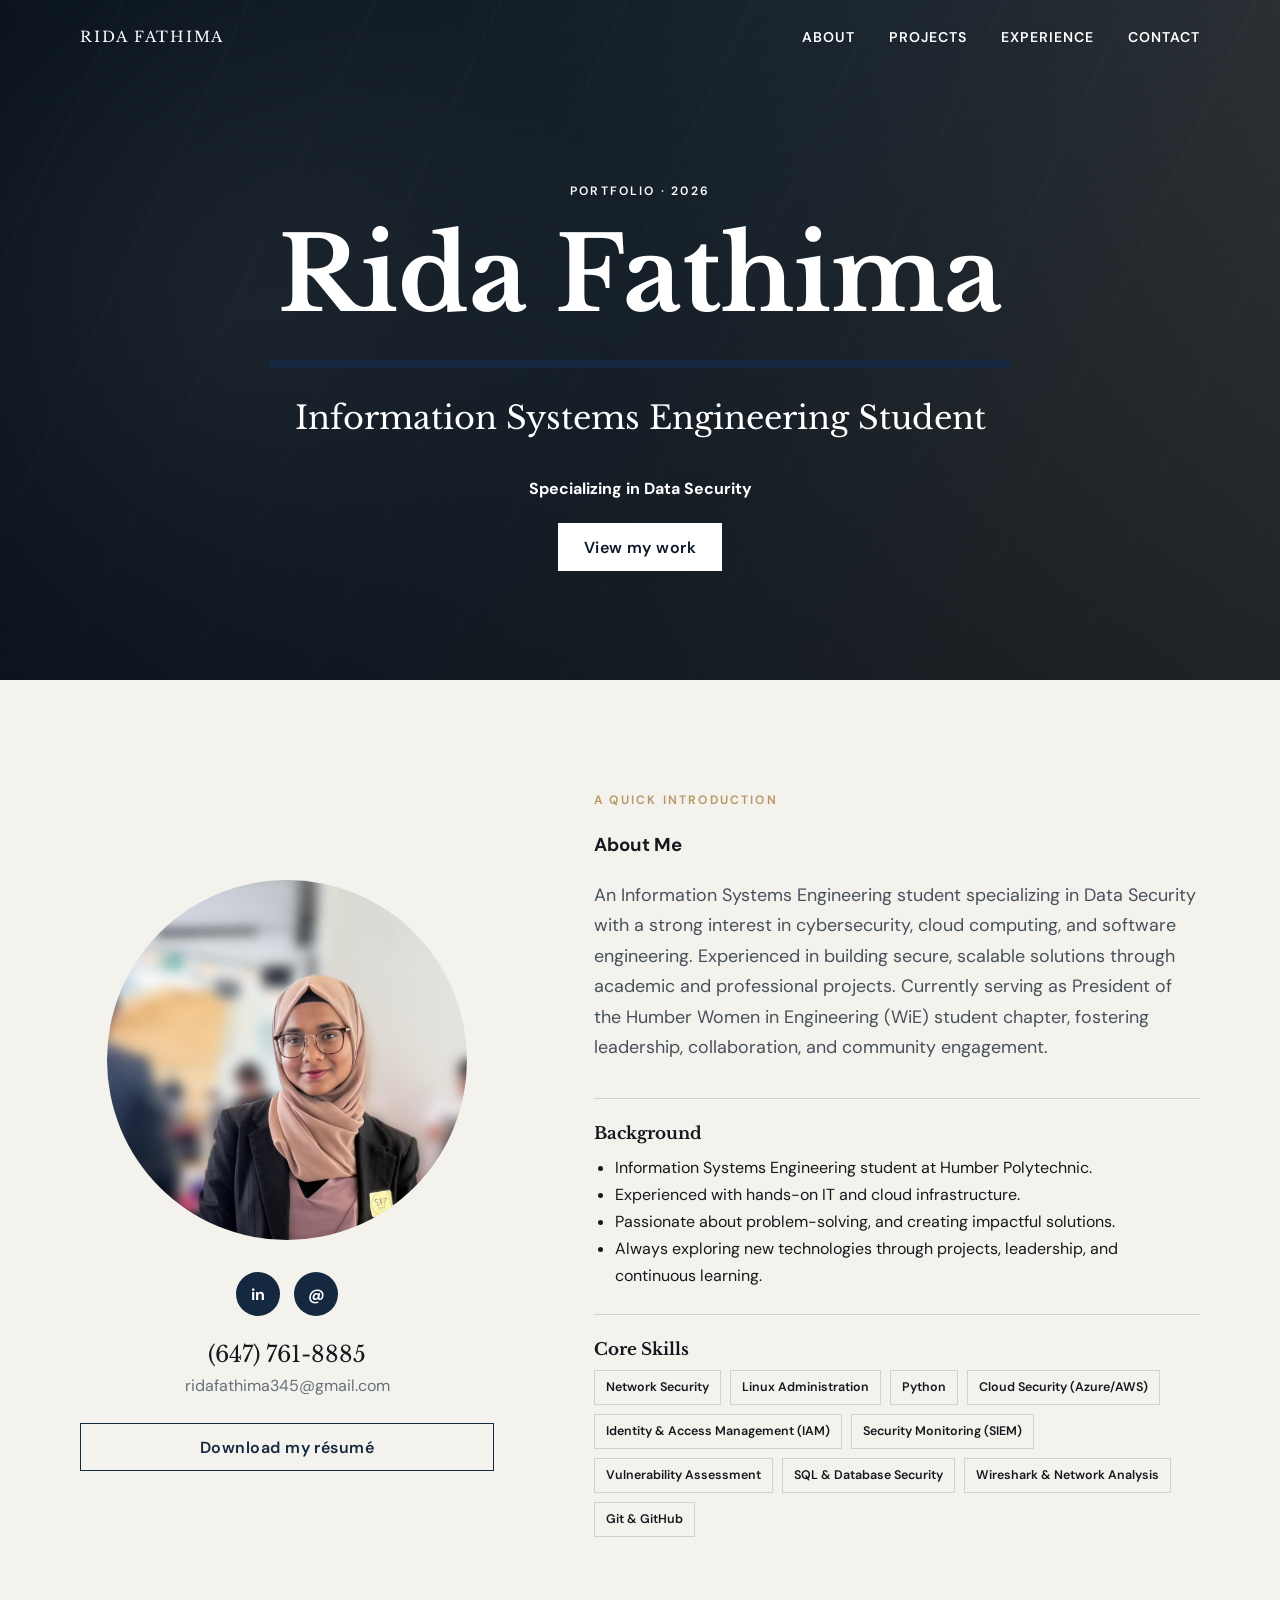
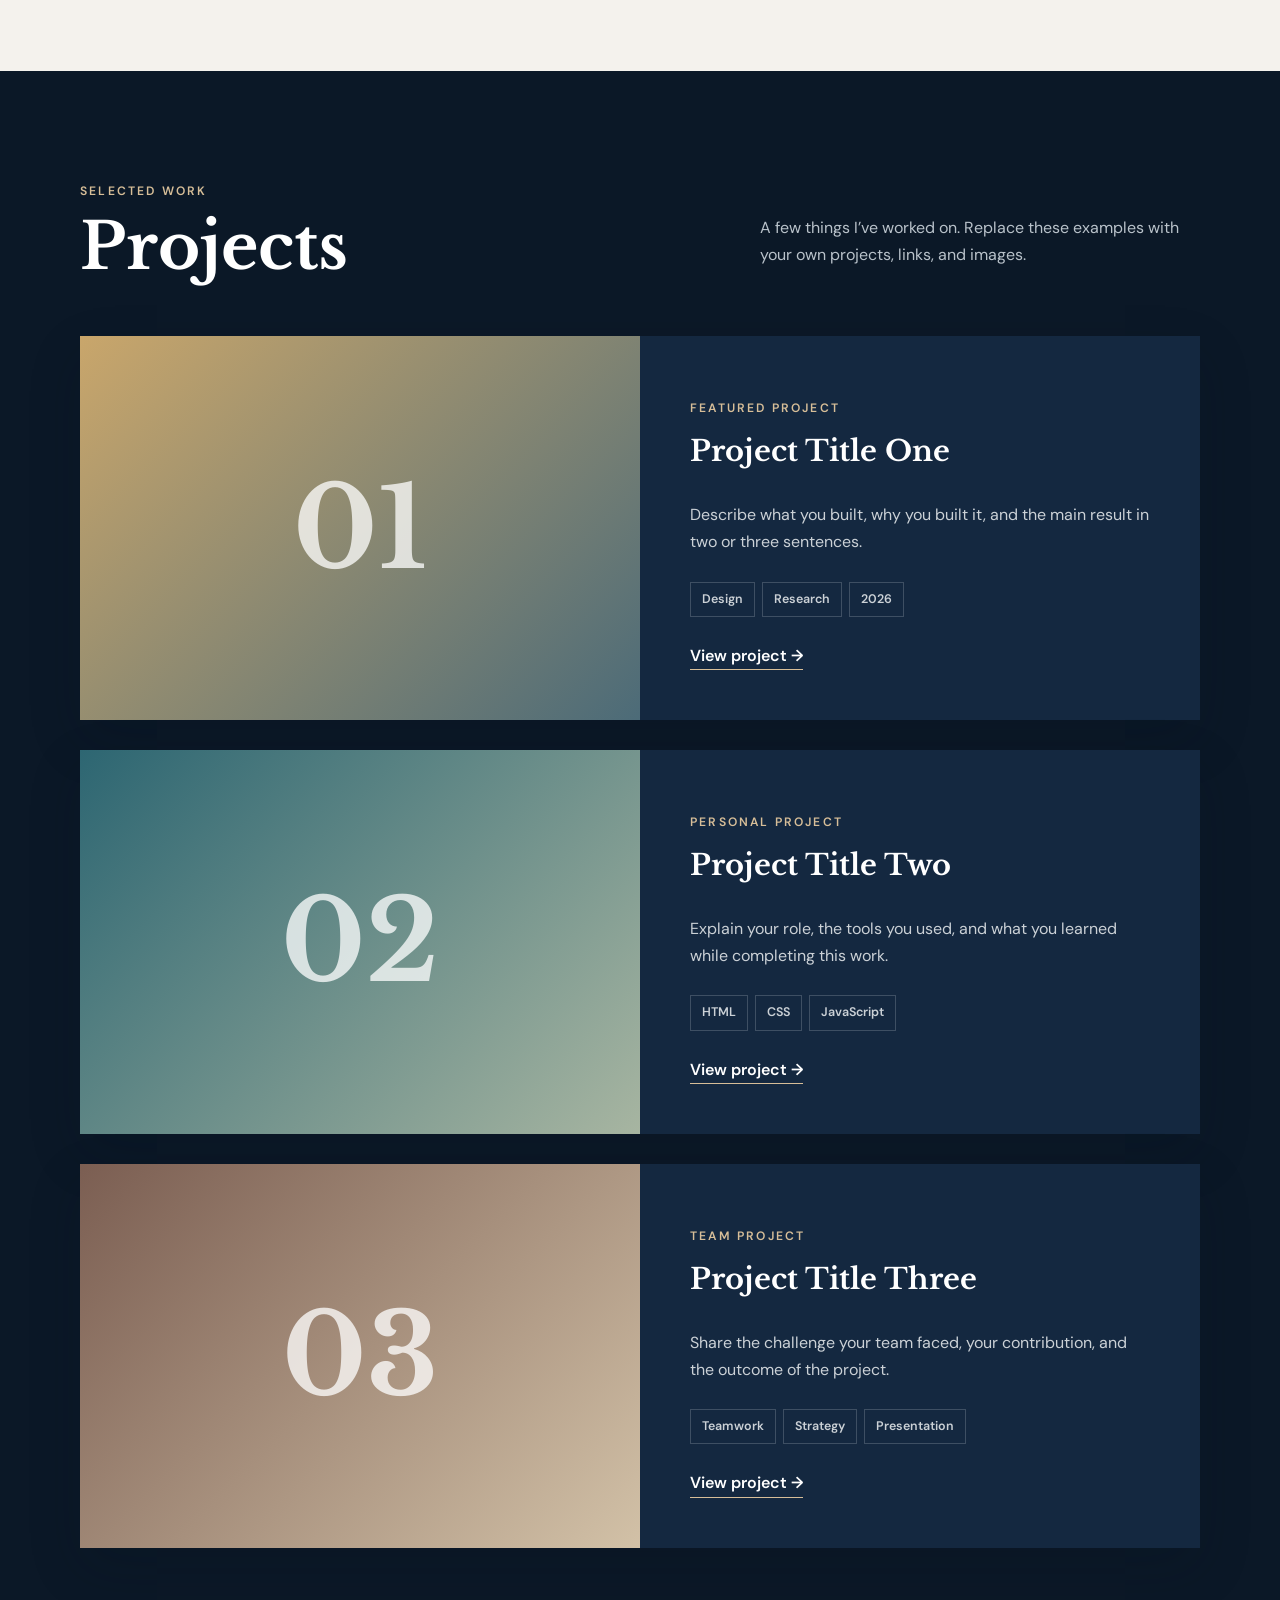
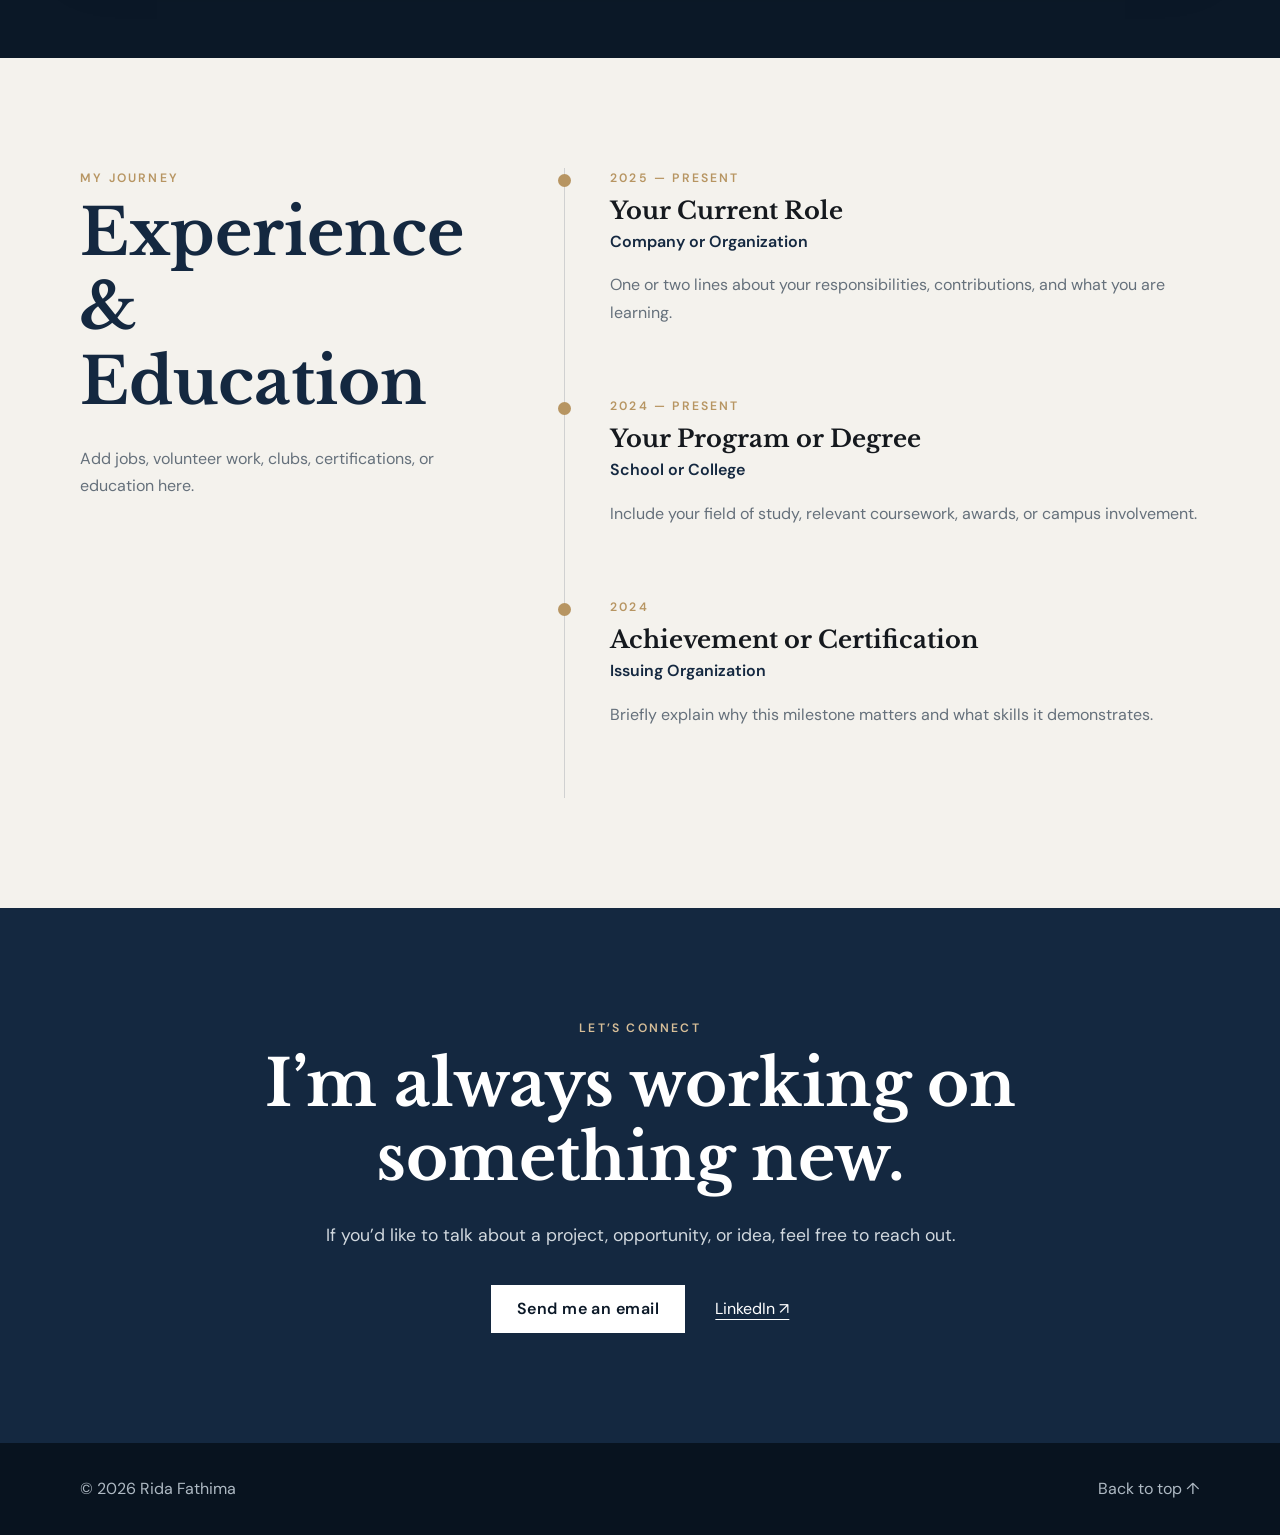
==== portfolio-website/index.html @ 03071ce2 "Add files via upload" ====
<!DOCTYPE html>
<html lang="en">
<head>
  <meta charset="UTF-8">
  <meta name="viewport" content="width=device-width, initial-scale=1.0">
  <meta name="description" content="A personal portfolio showcasing my background, skills, and projects.">
  <title>Rida Fathima | Portfolio</title>
  <link rel="preconnect" href="https://fonts.googleapis.com">
  <link rel="preconnect" href="https://fonts.gstatic.com" crossorigin>
  <link href="https://fonts.googleapis.com/css2?family=DM+Sans:wght@400;500;600&family=Libre+Baskerville:wght@400;700&display=swap" rel="stylesheet">
  <link rel="stylesheet" href="style.css">
</head>
<body>
  <header class="site-header" id="top">
    <nav class="nav container" aria-label="Main navigation">
      <a class="logo" href="#top">RIDA FATHIMA</a>
      <button class="menu-button" type="button" aria-expanded="false" aria-controls="nav-links">
        <span></span><span></span><span></span>
        <span class="sr-only">Open menu</span>
      </button>
      <div class="nav-links" id="nav-links">
        <a href="#about">About</a>
        <a href="#projects">Projects</a>
        <a href="#experience">Experience</a>
        <a href="#contact">Contact</a>
      </div>
    </nav>
  </header>

  <main>
    <section class="hero" aria-labelledby="hero-title">
      <div class="hero-overlay"></div>
      <div class="hero-content container reveal">
        <p class="eyebrow">PORTFOLIO · 2026</p>
        <h1 id="hero-title">Rida Fathima</h1>
        <div class="title-rule"></div>
        <p class="hero-subtitle">Information Systems Engineering Student</p>
        <h4> Specializing in Data Security</h4>
        <a class="button button-light" href="#projects">View my work</a>
      </div>
    </section>

    <section class="about section" id="about">
      <div class="container about-grid">
        <div class="profile-column reveal">
          <img
  class="profile-photo"
  src="images/profile.jpeg"
  alt="Portrait of Rida Fathima"
>
          <div class="social-links" aria-label="Social links">
            <a href="linkedin.com/in/rida-fathima-204228314" target="_blank" rel="noopener" aria-label="LinkedIn">in</a>
            <a href="ridafathima345@gmail.com" aria-label="Email">@</a>
          </div>
          <p class="contact-line">(647) 761-8885</p>
          <a class="email-link" href="ridafathima345@gmail.com">ridafathima345@gmail.com</a>
          <a class="button button-outline full-width" href="#" download>Download my résumé</a>
        </div>

        <div class="summary reveal">
          <p class="section-kicker">A QUICK INTRODUCTION</p>
          <h3>About Me</h3>
          <p class="intro">An Information Systems Engineering student specializing in Data Security with a strong interest in cybersecurity, cloud computing, and software engineering. Experienced in building secure, scalable solutions through academic and professional projects. Currently serving as President of the Humber Women in Engineering (WiE) student chapter, fostering leadership, collaboration, and community engagement.</p>

          <div class="summary-block">
            <h3>Background</h3>
            <ul>
              <li>Information Systems Engineering student at Humber Polytechnic.</li>
              <li>Experienced with hands-on IT and cloud infrastructure.</li>
              <li>Passionate about problem-solving, and creating impactful solutions.</li>
              <li>Always exploring new technologies through projects, leadership, and continuous learning.</li>
            </ul>
          </div>

          <div class="summary-block">
            <h3>Core Skills</h3>
            <div class="skill-list">
  <span>Network Security</span>
  <span>Linux Administration</span>
  <span>Python</span>
  <span>Cloud Security (Azure/AWS)</span>
  <span>Identity &amp; Access Management (IAM)</span>
  <span>Security Monitoring (SIEM)</span>
  <span>Vulnerability Assessment</span>
  <span>SQL &amp; Database Security</span>
  <span>Wireshark &amp; Network Analysis</span>
  <span>Git &amp; GitHub</span>
</div>
          </div>
        </div>
      </div>
    </section>

    <section class="projects section" id="projects">
      <div class="container">
        <div class="section-heading reveal">
          <div>
            <p class="section-kicker light">SELECTED WORK</p>
            <h2>Projects</h2>
          </div>
          <p>A few things I’ve worked on. Replace these examples with your own projects, links, and images.</p>
        </div>

        <div class="project-grid">
          <article class="project-card reveal">
            <div class="project-image project-image-one"><span>01</span></div>
            <div class="project-copy">
              <p class="project-type">FEATURED PROJECT</p>
              <h3>Project Title One</h3>
              <p>Describe what you built, why you built it, and the main result in two or three sentences.</p>
              <div class="tags"><span>Design</span><span>Research</span><span>2026</span></div>
              <a href="#">View project <span aria-hidden="true">→</span></a>
            </div>
          </article>

          <article class="project-card reveal">
            <div class="project-image project-image-two"><span>02</span></div>
            <div class="project-copy">
              <p class="project-type">PERSONAL PROJECT</p>
              <h3>Project Title Two</h3>
              <p>Explain your role, the tools you used, and what you learned while completing this work.</p>
              <div class="tags"><span>HTML</span><span>CSS</span><span>JavaScript</span></div>
              <a href="#">View project <span aria-hidden="true">→</span></a>
            </div>
          </article>

          <article class="project-card reveal">
            <div class="project-image project-image-three"><span>03</span></div>
            <div class="project-copy">
              <p class="project-type">TEAM PROJECT</p>
              <h3>Project Title Three</h3>
              <p>Share the challenge your team faced, your contribution, and the outcome of the project.</p>
              <div class="tags"><span>Teamwork</span><span>Strategy</span><span>Presentation</span></div>
              <a href="#">View project <span aria-hidden="true">→</span></a>
            </div>
          </article>
        </div>
      </div>
    </section>

    <section class="experience section" id="experience">
      <div class="container experience-grid">
        <div class="experience-heading reveal">
          <p class="section-kicker">MY JOURNEY</p>
          <h2>Experience & Education</h2>
          <p>Add jobs, volunteer work, clubs, certifications, or education here.</p>
        </div>
        <div class="timeline">
          <article class="timeline-item reveal">
            <p class="timeline-date">2025 — PRESENT</p>
            <h3>Your Current Role</h3>
            <p class="timeline-place">Company or Organization</p>
            <p>One or two lines about your responsibilities, contributions, and what you are learning.</p>
          </article>
          <article class="timeline-item reveal">
            <p class="timeline-date">2024 — PRESENT</p>
            <h3>Your Program or Degree</h3>
            <p class="timeline-place">School or College</p>
            <p>Include your field of study, relevant coursework, awards, or campus involvement.</p>
          </article>
          <article class="timeline-item reveal">
            <p class="timeline-date">2024</p>
            <h3>Achievement or Certification</h3>
            <p class="timeline-place">Issuing Organization</p>
            <p>Briefly explain why this milestone matters and what skills it demonstrates.</p>
          </article>
        </div>
      </div>
    </section>

    <section class="contact section" id="contact">
      <div class="container contact-content reveal">
        <p class="section-kicker light">LET’S CONNECT</p>
        <h2>I’m always working on something new.</h2>
        <p>If you’d like to talk about a project, opportunity, or idea, feel free to reach out.</p>
        <div class="contact-actions">
          <a class="button button-light" href="mailto:your.email@example.com">Send me an email</a>
          <a class="text-link" href="https://www.linkedin.com/" target="_blank" rel="noopener">LinkedIn ↗</a>
        </div>
      </div>
    </section>
  </main>

  <footer>
    <div class="container footer-content">
      <p>© <span id="year"></span> Rida Fathima</p>
      <a href="#top">Back to top ↑</a>
    </div>
  </footer>

  <script src="script.js"></script>
</body>
</html>
---- portfolio-website/style.css ----
:root {
  --navy: #142840;
  --navy-dark: #0b1827;
  --ink: #15191e;
  --muted: #65707b;
  --paper: #f4f2ed;
  --white: #ffffff;
  --gold: #b79562;
  --line: rgba(20, 40, 64, 0.16);
  --serif: "Libre Baskerville", Georgia, serif;
  --sans: "DM Sans", Arial, sans-serif;
  --shadow: 0 20px 50px rgba(7, 18, 30, 0.16);
}

* { box-sizing: border-box; }
html { scroll-behavior: smooth; }
body { margin: 0; color: var(--ink); background: var(--paper); font-family: var(--sans); line-height: 1.7; }
a { color: inherit; }
.container { width: min(1120px, calc(100% - 40px)); margin-inline: auto; }
.section { padding: 110px 0; }
.sr-only { position: absolute; width: 1px; height: 1px; overflow: hidden; clip: rect(0, 0, 0, 0); }

.site-header { position: fixed; z-index: 20; top: 0; width: 100%; color: var(--white); transition: background .3s, box-shadow .3s; }
.site-header.scrolled { background: rgba(11, 24, 39, .96); box-shadow: 0 8px 30px rgba(0,0,0,.16); }
.nav { min-height: 76px; display: flex; align-items: center; justify-content: space-between; }
.logo { font-family: var(--serif); font-size: .92rem; letter-spacing: .12em; text-decoration: none; }
.nav-links { display: flex; gap: 34px; }
.nav-links a { font-size: .88rem; font-weight: 600; letter-spacing: .07em; text-decoration: none; text-transform: uppercase; }
.nav-links a:hover { color: #dfc59e; }
.menu-button { display: none; border: 0; background: transparent; padding: 8px; }
.menu-button span:not(.sr-only) { display: block; width: 24px; height: 2px; margin: 5px; background: white; }

.hero { min-height: 680px; position: relative; display: grid; place-items: center; color: white; background:
  linear-gradient(120deg, rgba(7,15,24,.4), rgba(7,15,24,.15)),
  radial-gradient(circle at 20% 50%, #52606a 0 3%, transparent 35%),
  linear-gradient(125deg, #152335, #3c4c59 48%, #7b7163);
  overflow: hidden;
}
.hero::before { content: ""; position: absolute; inset: 0; opacity: .18; background: repeating-linear-gradient(115deg, transparent 0 110px, rgba(255,255,255,.12) 111px 114px); }
.hero-overlay { position: absolute; inset: 0; background: linear-gradient(to bottom, rgba(4,11,18,.45), rgba(4,11,18,.72)); }
.hero-content { position: relative; text-align: center; padding-top: 60px; }
.eyebrow, .section-kicker, .project-type, .timeline-date { letter-spacing: .18em; font-size: .76rem; font-weight: 600; }
.hero h1 { max-width: 1000px; margin: 20px auto; font: 700 clamp(3.2rem, 8vw, 6.8rem)/1.08 var(--serif); }
.title-rule { height: 8px; width: min(740px, 85%); margin: 28px auto; background: var(--navy); }
.hero-subtitle { margin: 0 0 34px; font: 400 clamp(1.2rem, 3vw, 2rem)/1.4 var(--serif); }
.button { display: inline-flex; min-height: 48px; align-items: center; justify-content: center; padding: 0 25px; border: 1px solid transparent; font-weight: 600; letter-spacing: .03em; text-decoration: none; transition: transform .2s, background .2s, color .2s; }
.button:hover { transform: translateY(-2px); }
.button-light { color: var(--navy-dark); background: white; }
.button-outline { border-color: var(--navy); color: var(--navy); }
.button-outline:hover { color: white; background: var(--navy); }
.full-width { width: 100%; }

.about-grid { display: grid; grid-template-columns: .82fr 1.2fr; gap: 100px; align-items: center; }
.profile-column { text-align: center; }
.profile-photo { width: min(360px, 85vw); aspect-ratio: 1; margin: auto; border-radius: 50%; object-fit: cover; }
.placeholder-photo { display: grid; place-items: center; color: rgba(255,255,255,.88); border: 8px solid white; background: linear-gradient(145deg, #263f55, #8b9da3); box-shadow: var(--shadow); }
.placeholder-photo span { font: 700 2rem/1.3 var(--serif); letter-spacing: .12em; }
.social-links { display: flex; justify-content: center; gap: 14px; margin: 24px 0; }
.social-links a { width: 44px; height: 44px; display: grid; place-items: center; border-radius: 50%; color: white; background: var(--navy); font-weight: 700; text-decoration: none; }
.contact-line { margin: 8px 0 0; font: 1.4rem var(--serif); }
.email-link { display: inline-block; margin: 4px 0 24px; color: var(--muted); text-decoration: none; }
.section-kicker { margin: 0 0 8px; color: var(--gold); }
.section-kicker.light { color: #d7be98; }
.summary h2, .section-heading h2, .experience h2, .contact h2 { margin: 0 0 26px; color: var(--navy); font: 700 clamp(2.3rem, 5vw, 4rem)/1.16 var(--serif); }
.summary .intro { margin-bottom: 35px; font-size: 1.12rem; color: #46515b; }
.summary-block { padding: 24px 0; border-top: 1px solid var(--line); }
.summary-block h3 { margin: 0 0 10px; font: 700 1.05rem var(--serif); }
.summary-block ul { margin: 0; padding-left: 21px; }
.skill-list { display: flex; flex-wrap: wrap; gap: 9px; }
.skill-list span, .tags span { border: 1px solid var(--line); padding: 6px 11px; font-size: .78rem; font-weight: 600; }

.projects { color: white; background: var(--navy-dark); }
.section-heading { display: flex; align-items: end; justify-content: space-between; gap: 40px; margin-bottom: 52px; }
.section-heading h2 { color: white; margin-bottom: 0; }
.section-heading > p { max-width: 440px; color: #b9c2ca; }
.project-grid { display: grid; gap: 30px; }
.project-card { display: grid; grid-template-columns: 1fr 1fr; background: #142840; box-shadow: var(--shadow); }
.project-image { min-height: 340px; display: grid; place-items: center; overflow: hidden; }
.project-image span { font: 700 7rem var(--serif); color: rgba(255,255,255,.75); }
.project-image-one { background: linear-gradient(135deg, #c9a66b, #4c6b78); }
.project-image-two { background: linear-gradient(135deg, #2d6672, #a7b5a1); }
.project-image-three { background: linear-gradient(135deg, #7b5e52, #d2c1a7); }
.project-copy { padding: 50px; display: flex; flex-direction: column; align-items: flex-start; justify-content: center; }
.project-copy h3 { margin: 2px 0 16px; font: 700 1.8rem var(--serif); }
.project-copy > p:not(.project-type) { color: #cbd1d6; }
.project-type { color: #d7be98; }
.tags { display: flex; flex-wrap: wrap; gap: 7px; margin: 10px 0 25px; }
.tags span { color: #cbd1d6; border-color: rgba(255,255,255,.18); }
.project-copy > a { font-weight: 600; text-decoration: none; border-bottom: 1px solid #d7be98; }

.experience-grid { display: grid; grid-template-columns: .7fr 1.3fr; gap: 100px; }
.experience-heading { position: sticky; top: 120px; align-self: start; }
.experience-heading > p:last-child { color: var(--muted); }
.timeline { border-left: 1px solid var(--line); }
.timeline-item { position: relative; padding: 0 0 54px 45px; }
.timeline-item::before { content: ""; position: absolute; left: -7px; top: 6px; width: 13px; height: 13px; border-radius: 50%; background: var(--gold); }
.timeline-date { margin: 0 0 8px; color: var(--gold); }
.timeline-item h3 { margin: 0; font: 700 1.5rem var(--serif); }
.timeline-place { margin: 3px 0 14px; color: var(--navy); font-weight: 600; }
.timeline-item > p:last-child { color: var(--muted); }

.contact { color: white; text-align: center; background: var(--navy); }
.contact-content { max-width: 780px; }
.contact h2 { color: white; }
.contact-content > p:not(.section-kicker) { color: #d1d8de; font-size: 1.1rem; }
.contact-actions { display: flex; justify-content: center; align-items: center; gap: 30px; margin-top: 34px; }
.text-link { text-underline-offset: 5px; }
footer { color: #aeb9c3; background: #08131f; }
.footer-content { min-height: 92px; display: flex; align-items: center; justify-content: space-between; }
.footer-content a { text-decoration: none; }

.reveal { opacity: 0; transform: translateY(22px); transition: opacity .7s ease, transform .7s ease; }
.reveal.visible { opacity: 1; transform: translateY(0); }

@media (max-width: 800px) {
  .section { padding: 80px 0; }
  .menu-button { display: block; }
  .nav-links { position: absolute; top: 76px; left: 0; width: 100%; display: none; flex-direction: column; gap: 0; padding: 12px 20px 22px; background: var(--navy-dark); }
  .nav-links.open { display: flex; }
  .nav-links a { padding: 13px 0; }
  .hero { min-height: 600px; }
  .about-grid, .experience-grid { grid-template-columns: 1fr; gap: 65px; }
  .section-heading { display: block; }
  .project-card { grid-template-columns: 1fr; }
  .project-image { min-height: 260px; }
  .project-copy { padding: 34px 28px 40px; }
  .experience-heading { position: static; }
}

@media (max-width: 520px) {
  .container { width: min(100% - 28px, 1120px); }
  .hero h1 { font-size: 3.05rem; }
  .title-rule { height: 5px; }
  .contact-actions { flex-direction: column; }
  .footer-content { padding: 22px 0; flex-direction: column; justify-content: center; }
}

@media (prefers-reduced-motion: reduce) {
  html { scroll-behavior: auto; }
  .reveal { opacity: 1; transform: none; transition: none; }
}
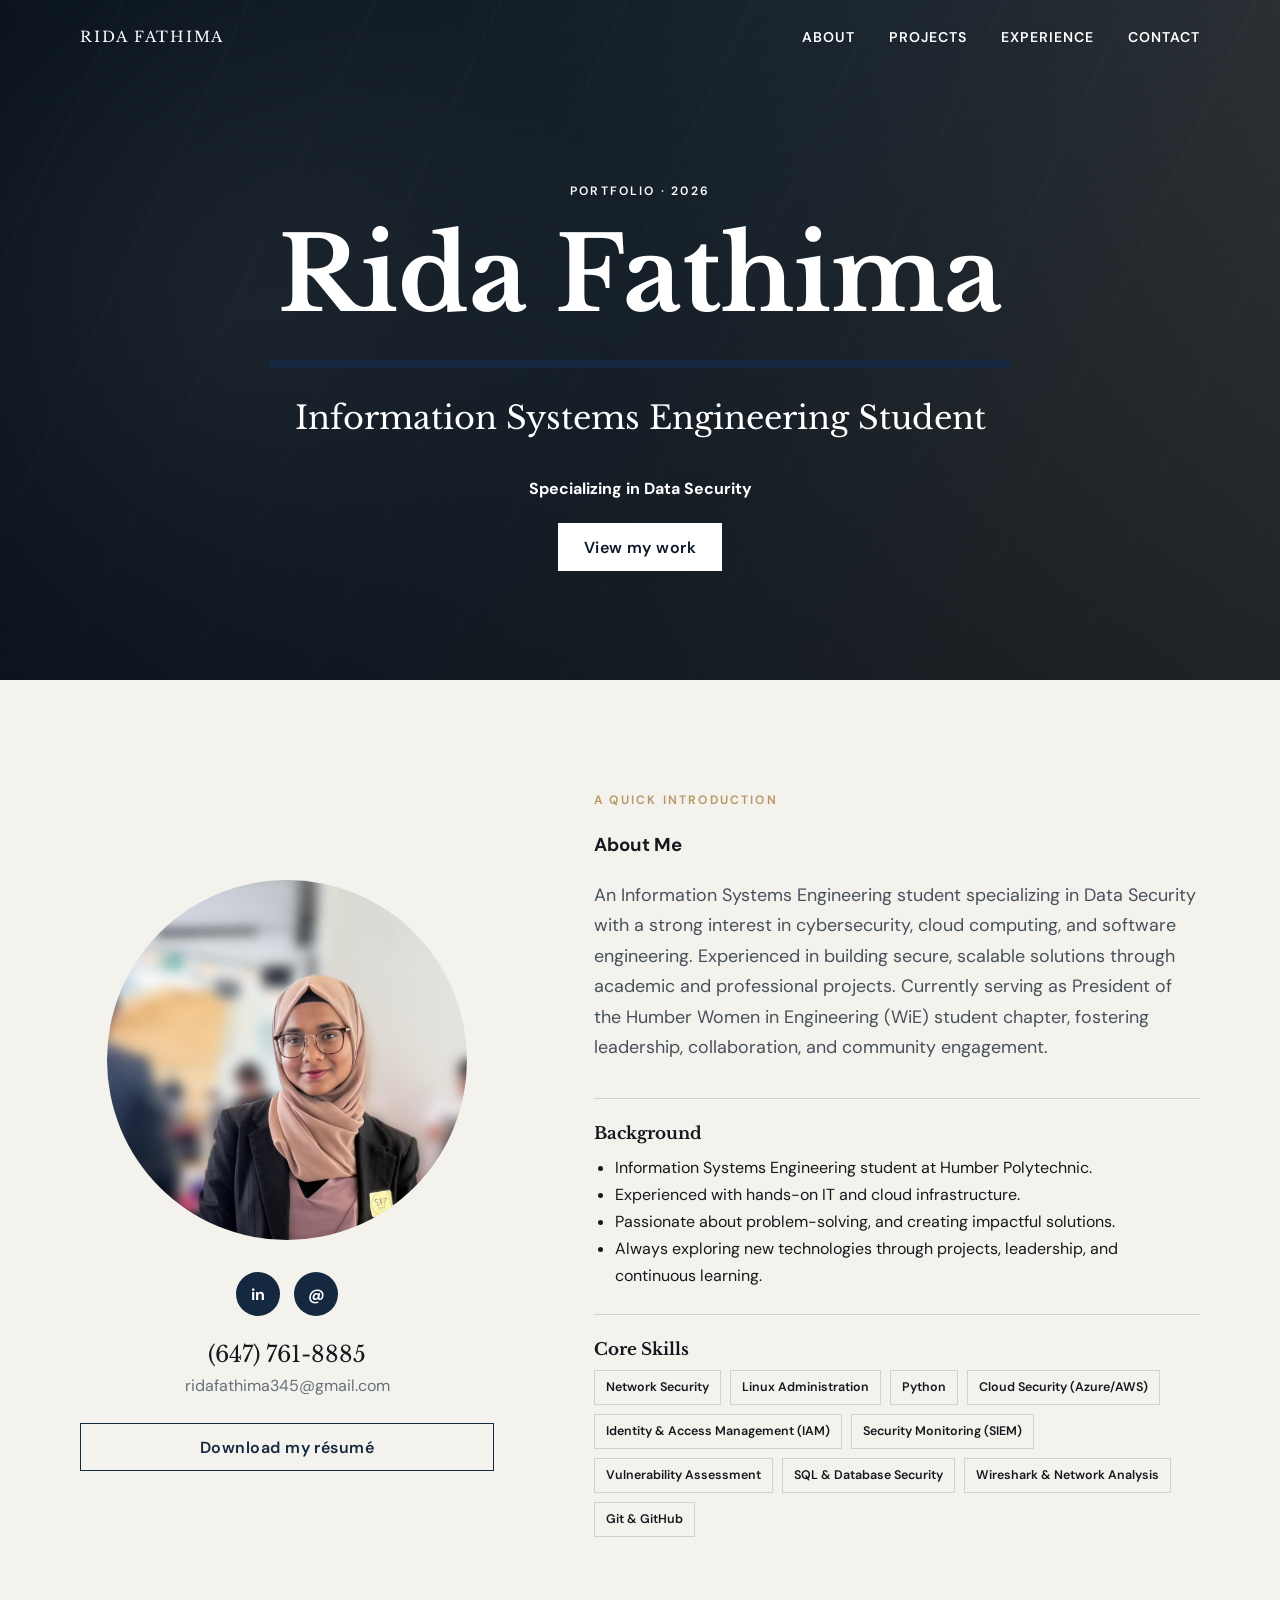
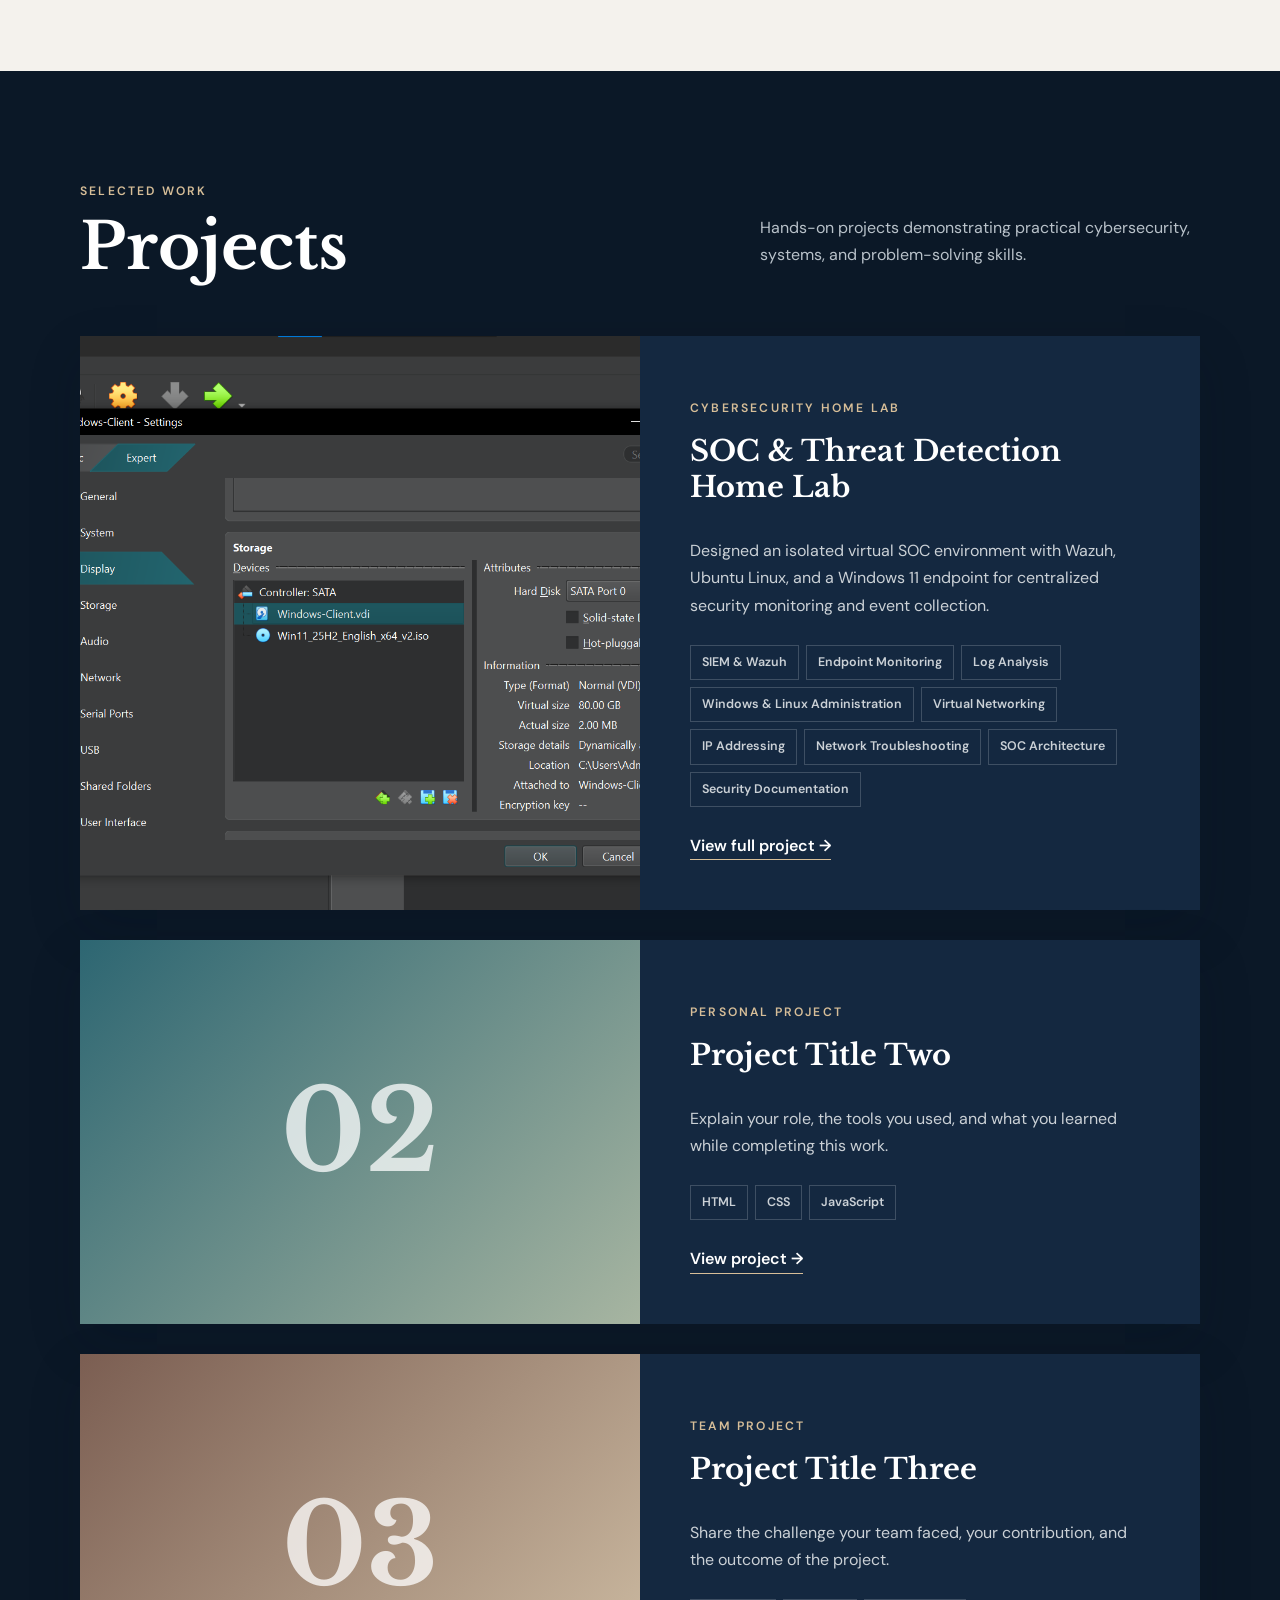
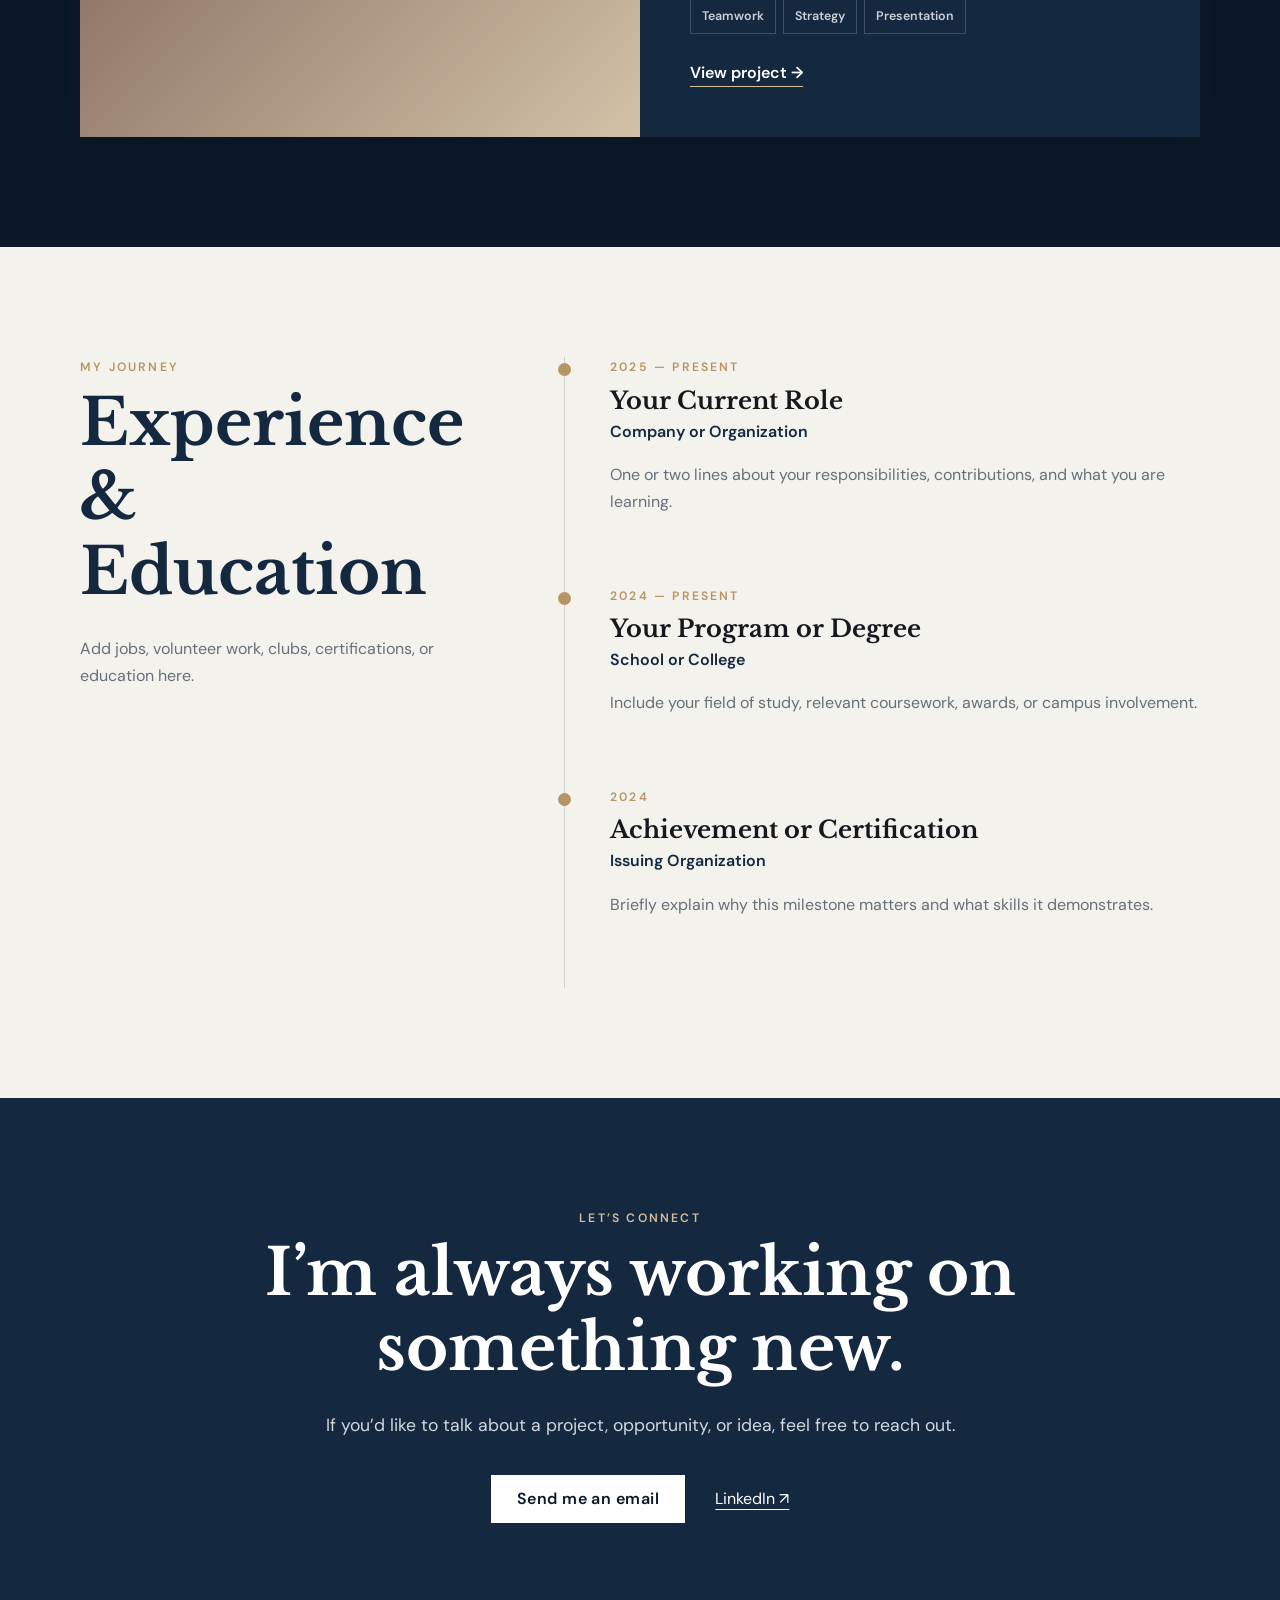
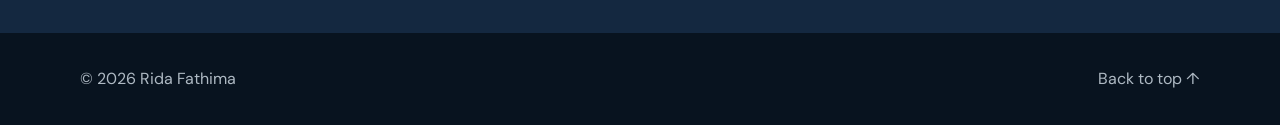
==== commit 26bcd90d: "Add SOC threat detection home lab project" ====
--- a/portfolio-website/index.html
+++ b/portfolio-website/index.html
@@ -98,18 +98,18 @@
             <p class="section-kicker light">SELECTED WORK</p>
             <h2>Projects</h2>
           </div>
-          <p>A few things I’ve worked on. Replace these examples with your own projects, links, and images.</p>
+          <p>Hands-on projects demonstrating practical cybersecurity, systems, and problem-solving skills.</p>
         </div>
 
         <div class="project-grid">
           <article class="project-card reveal">
-            <div class="project-image project-image-one"><span>01</span></div>
+            <div class="project-image"><img src="images/soc-lab.png" alt="VirtualBox SOC lab with Ubuntu and Windows 11 virtual machines"></div>
             <div class="project-copy">
-              <p class="project-type">FEATURED PROJECT</p>
-              <h3>Project Title One</h3>
-              <p>Describe what you built, why you built it, and the main result in two or three sentences.</p>
-              <div class="tags"><span>Design</span><span>Research</span><span>2026</span></div>
-              <a href="#">View project <span aria-hidden="true">→</span></a>
+              <p class="project-type">CYBERSECURITY HOME LAB</p>
+              <h3>SOC &amp; Threat Detection Home Lab</h3>
+              <p>Designed an isolated virtual SOC environment with Wazuh, Ubuntu Linux, and a Windows 11 endpoint for centralized security monitoring and event collection.</p>
+              <div class="tags"><span>SIEM &amp; Wazuh</span><span>Endpoint Monitoring</span><span>Log Analysis</span><span>Windows &amp; Linux Administration</span><span>Virtual Networking</span><span>IP Addressing</span><span>Network Troubleshooting</span><span>SOC Architecture</span><span>Security Documentation</span></div>
+              <a href="soc-project.html">View full project <span aria-hidden="true">→</span></a>
             </div>
           </article>
 
@@ -191,3 +191,4 @@
   <script src="script.js"></script>
 </body>
 </html>
+
--- a/portfolio-website/style.css
+++ b/portfolio-website/style.css
@@ -139,3 +139,13 @@
   html { scroll-behavior: auto; }
   .reveal { opacity: 1; transform: none; transition: none; }
 }
+
+
+.project-image img {
+  width: 100%;
+  height: 100%;
+  min-height: 340px;
+  display: block;
+  object-fit: cover;
+}
+
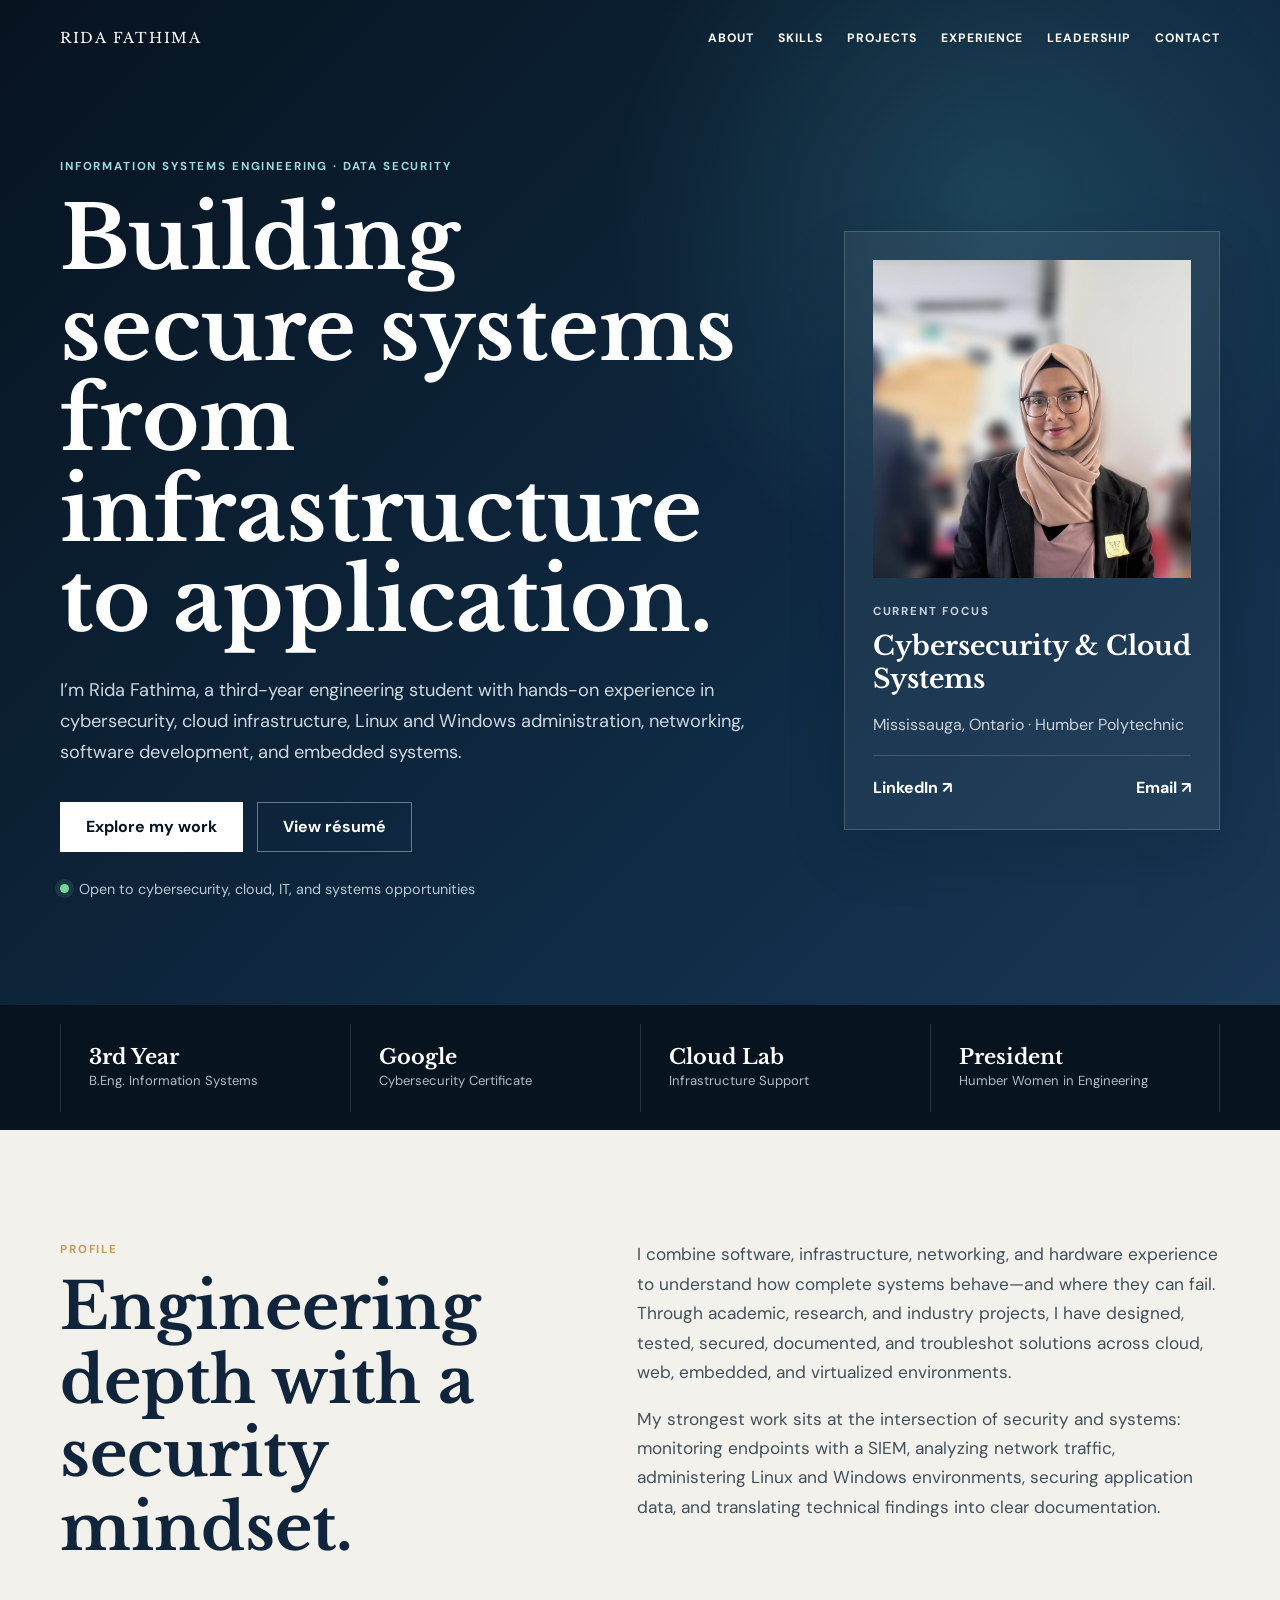
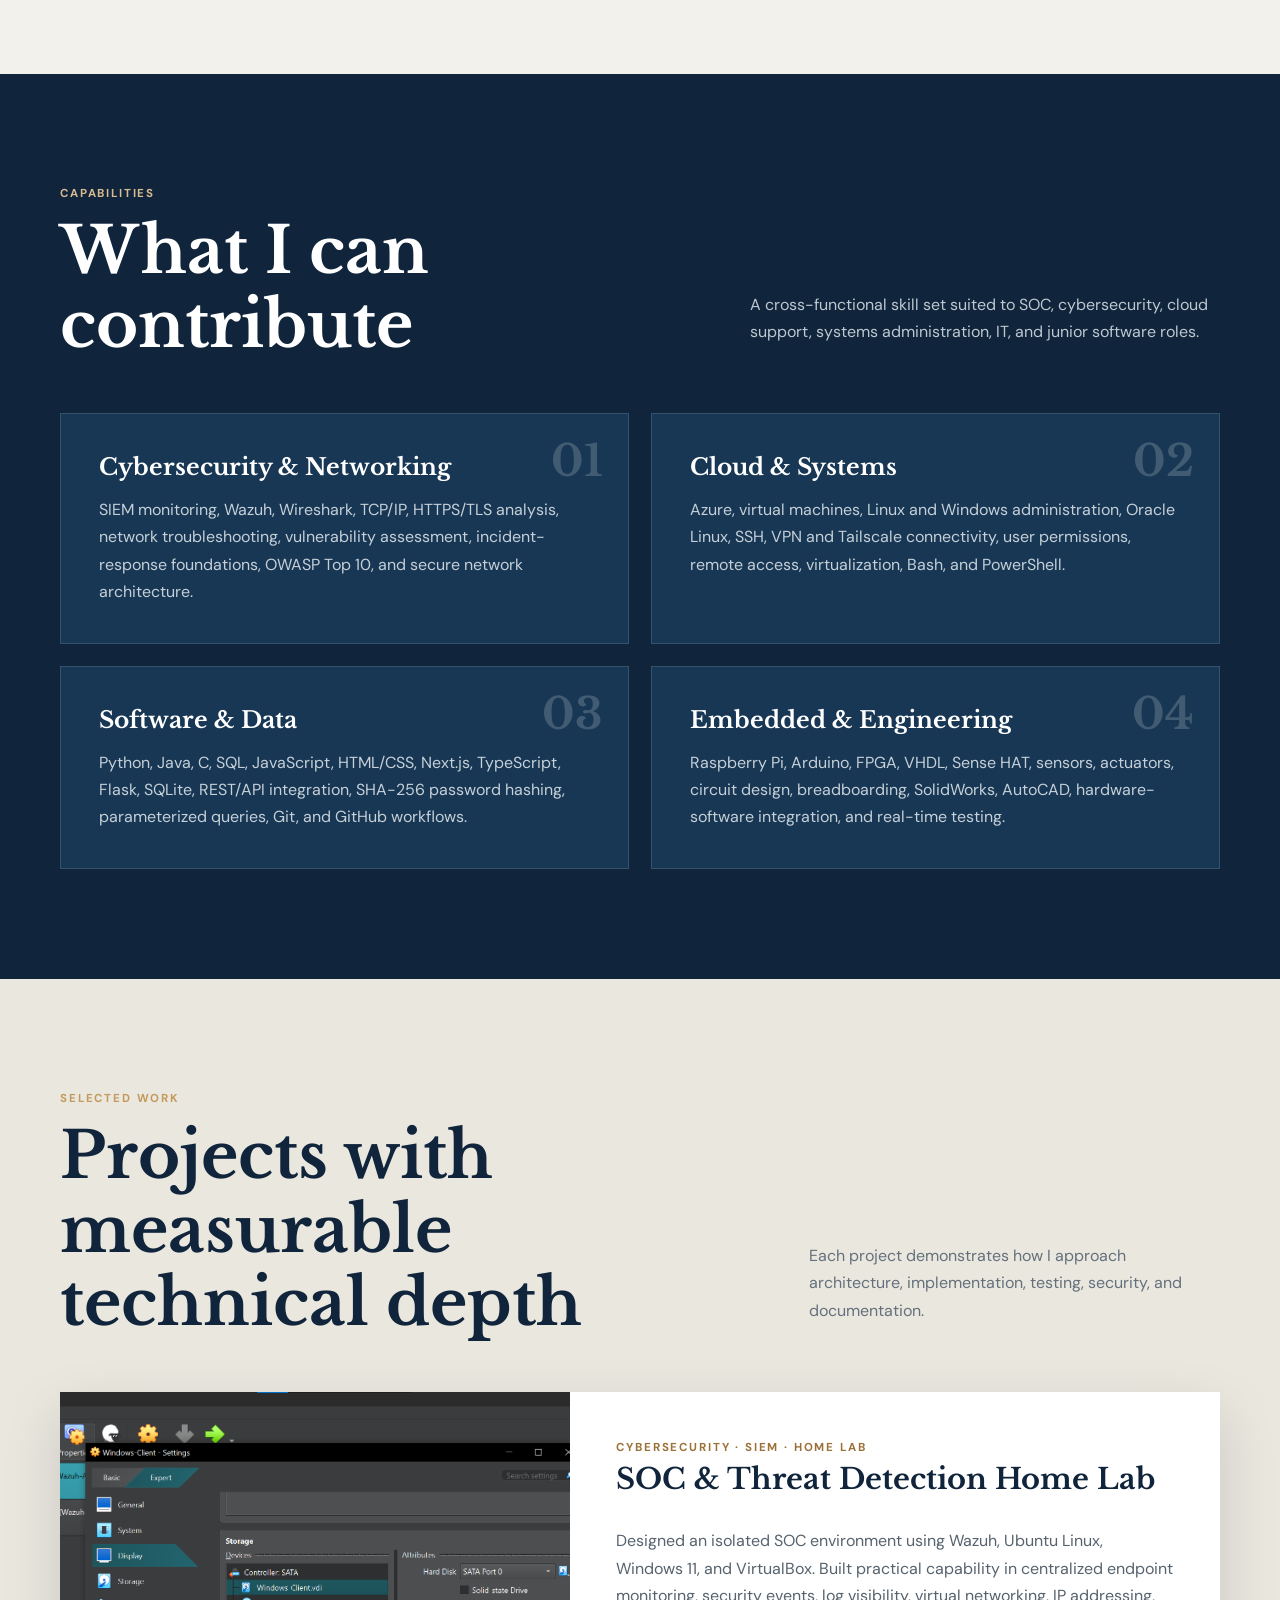
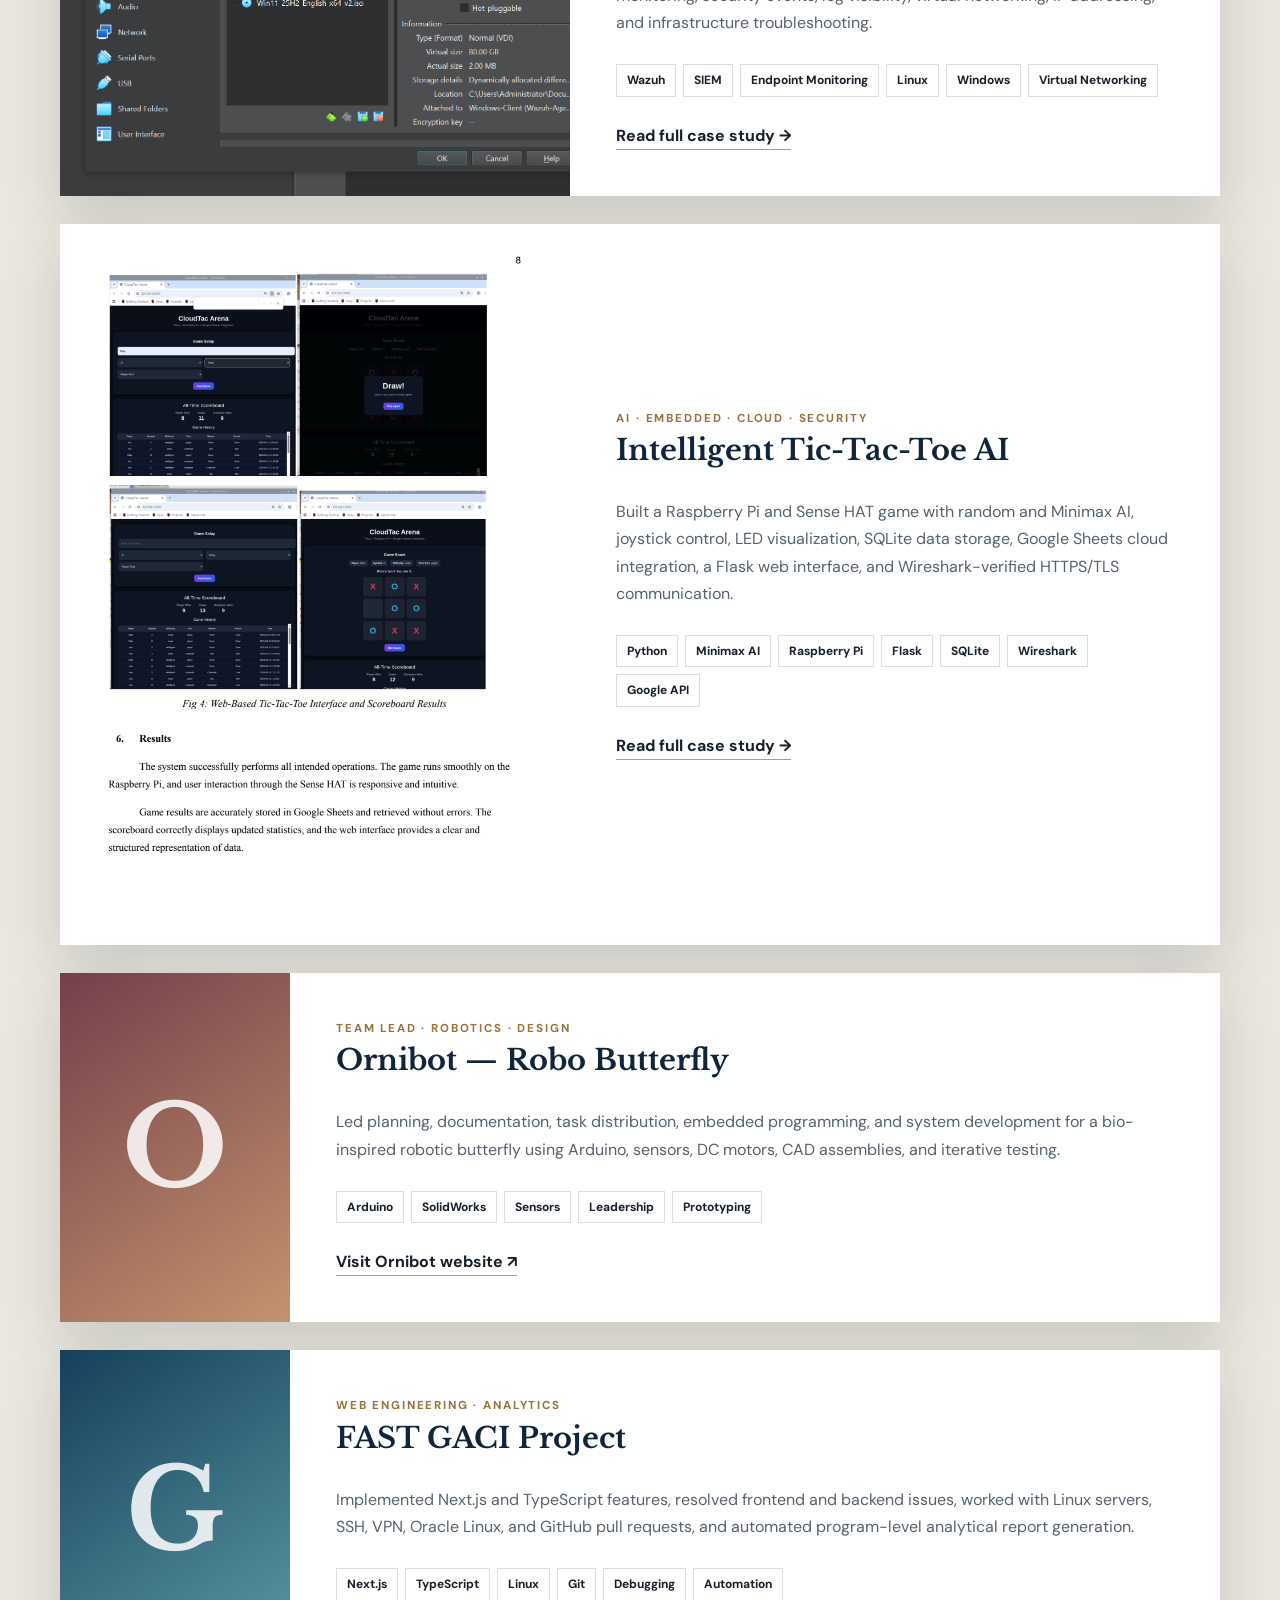
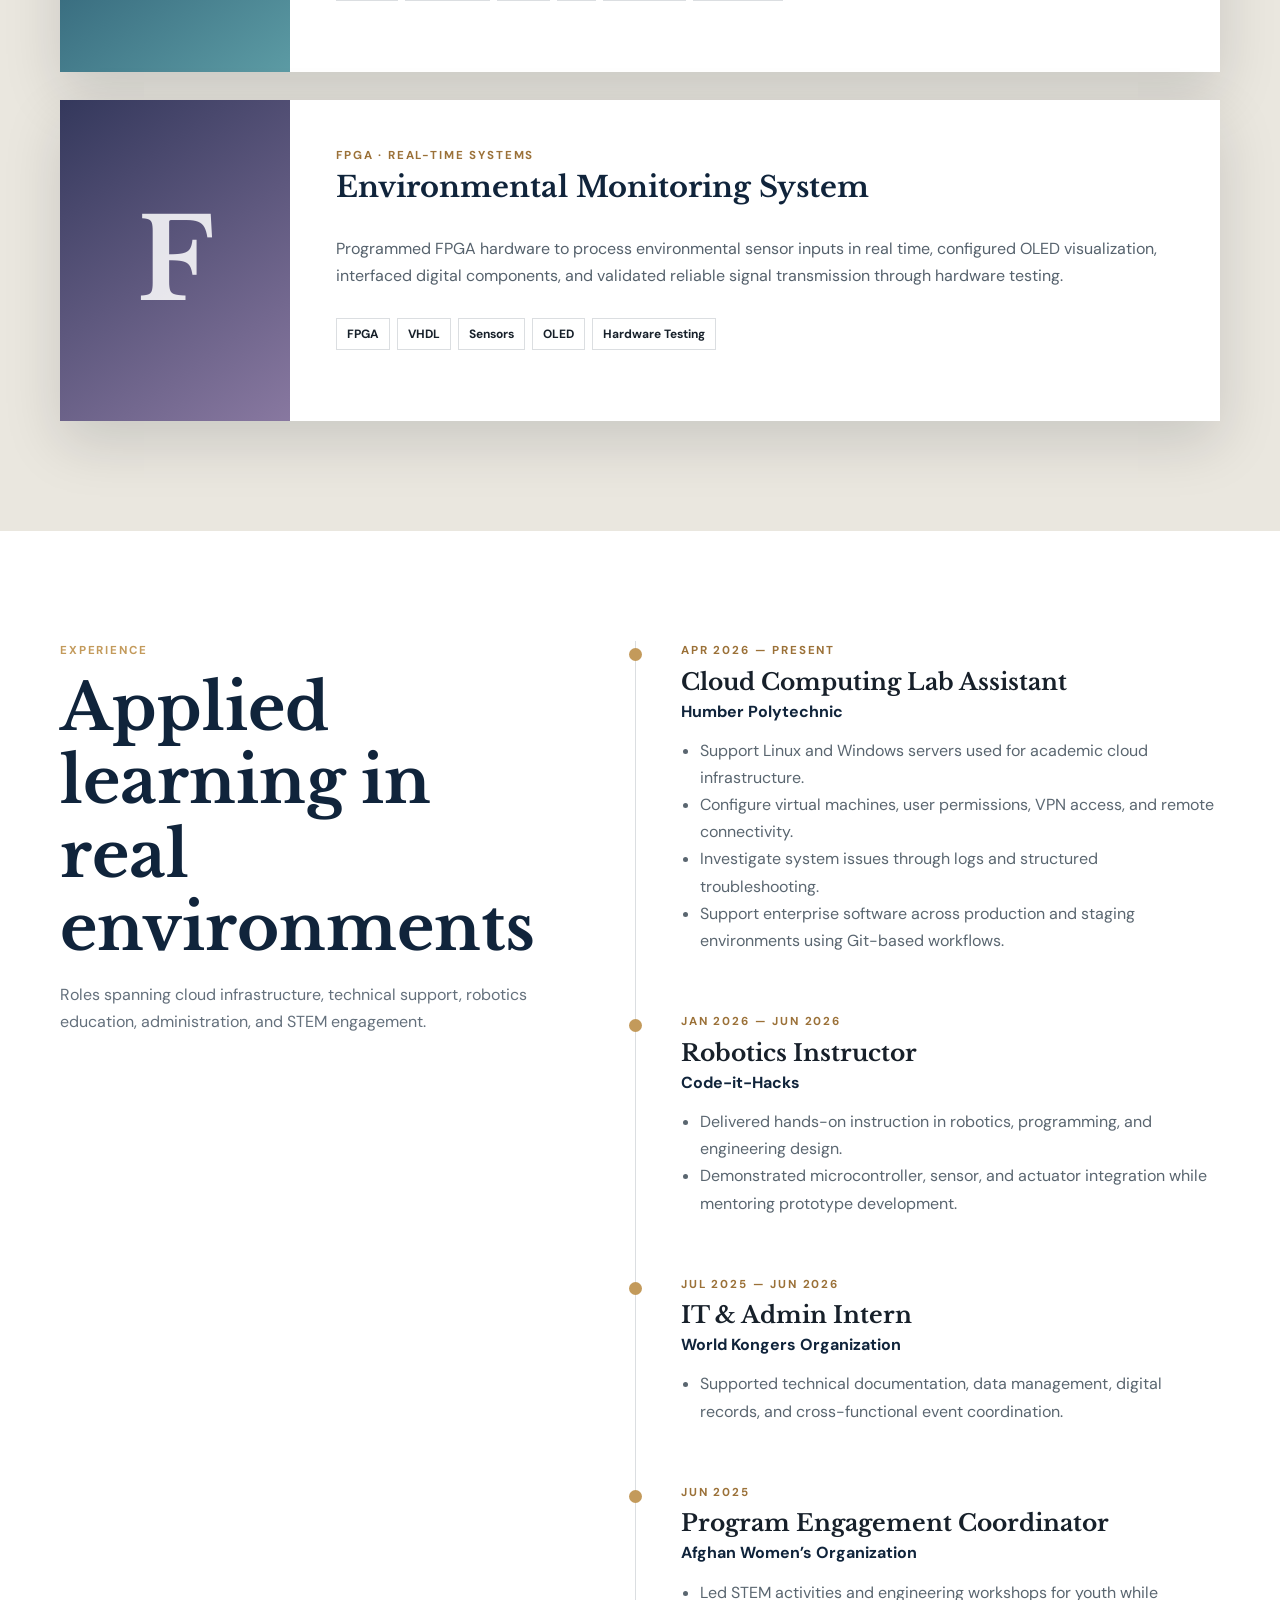
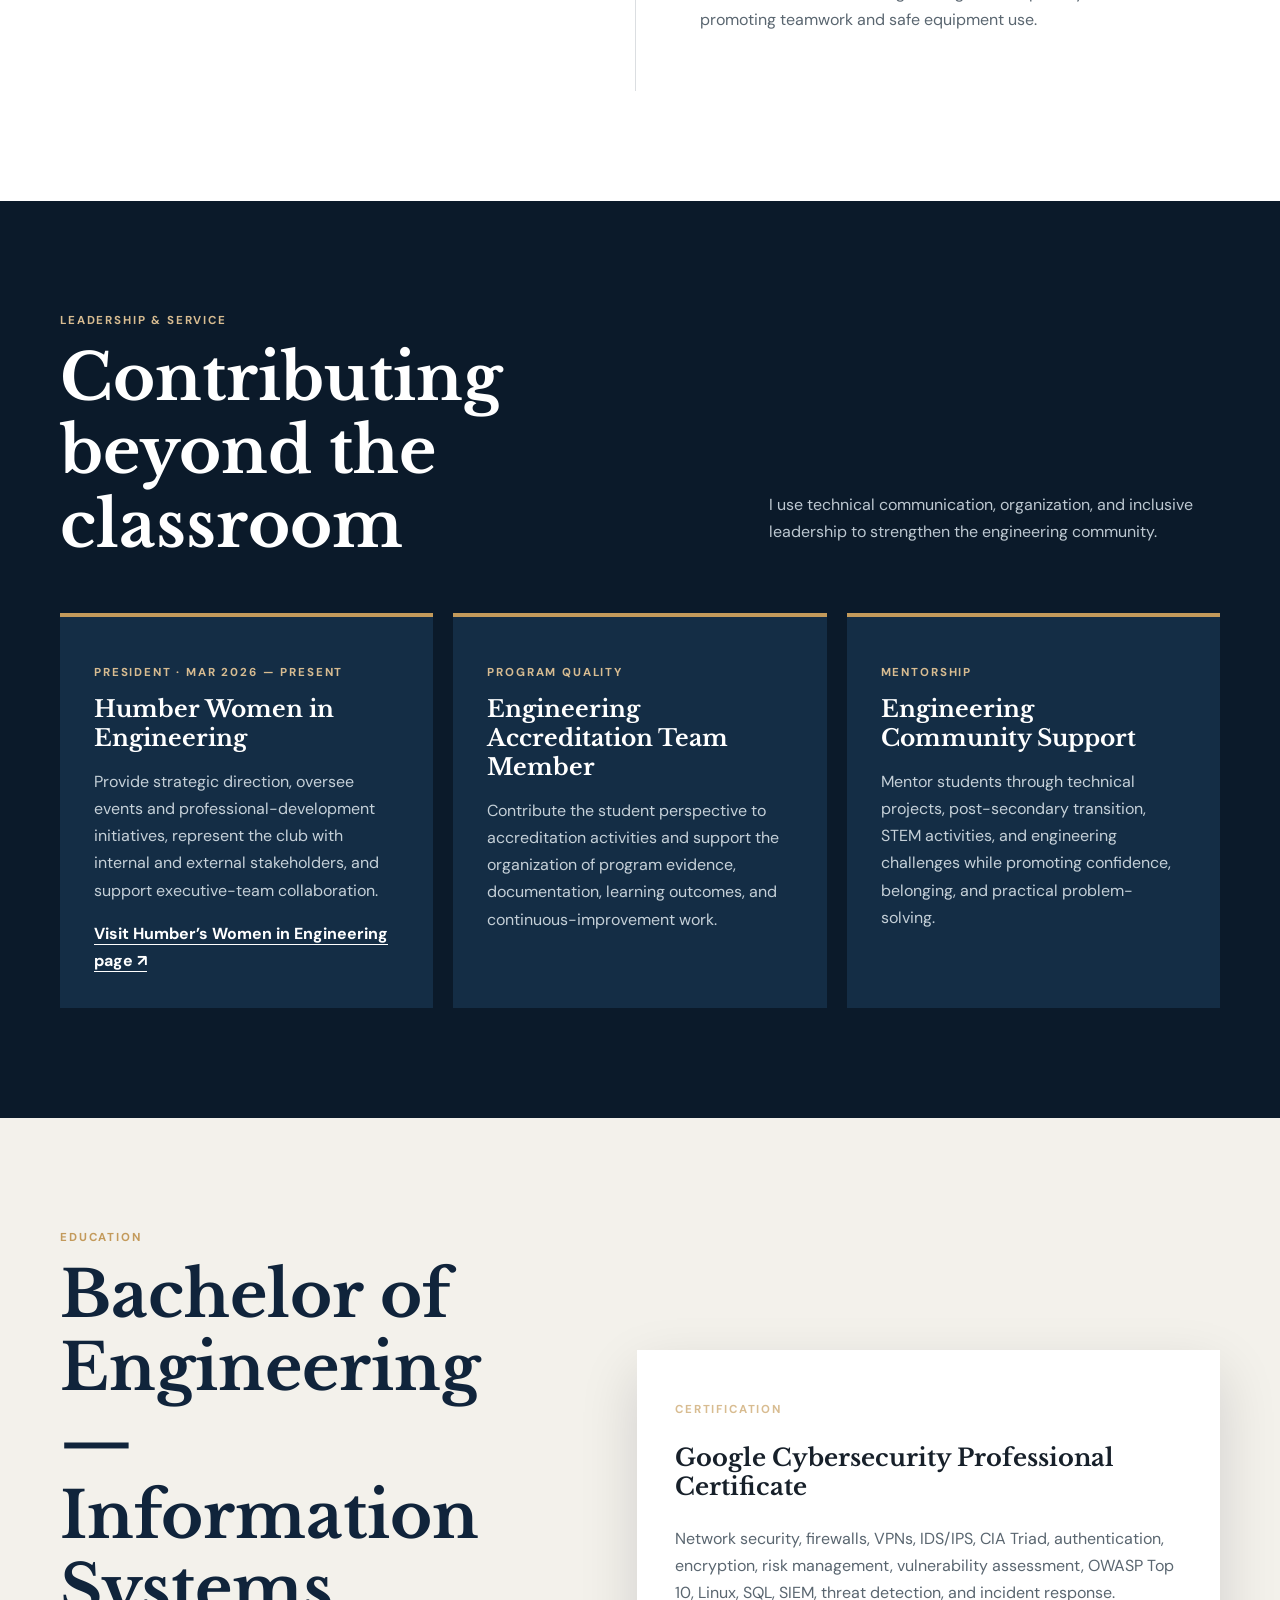
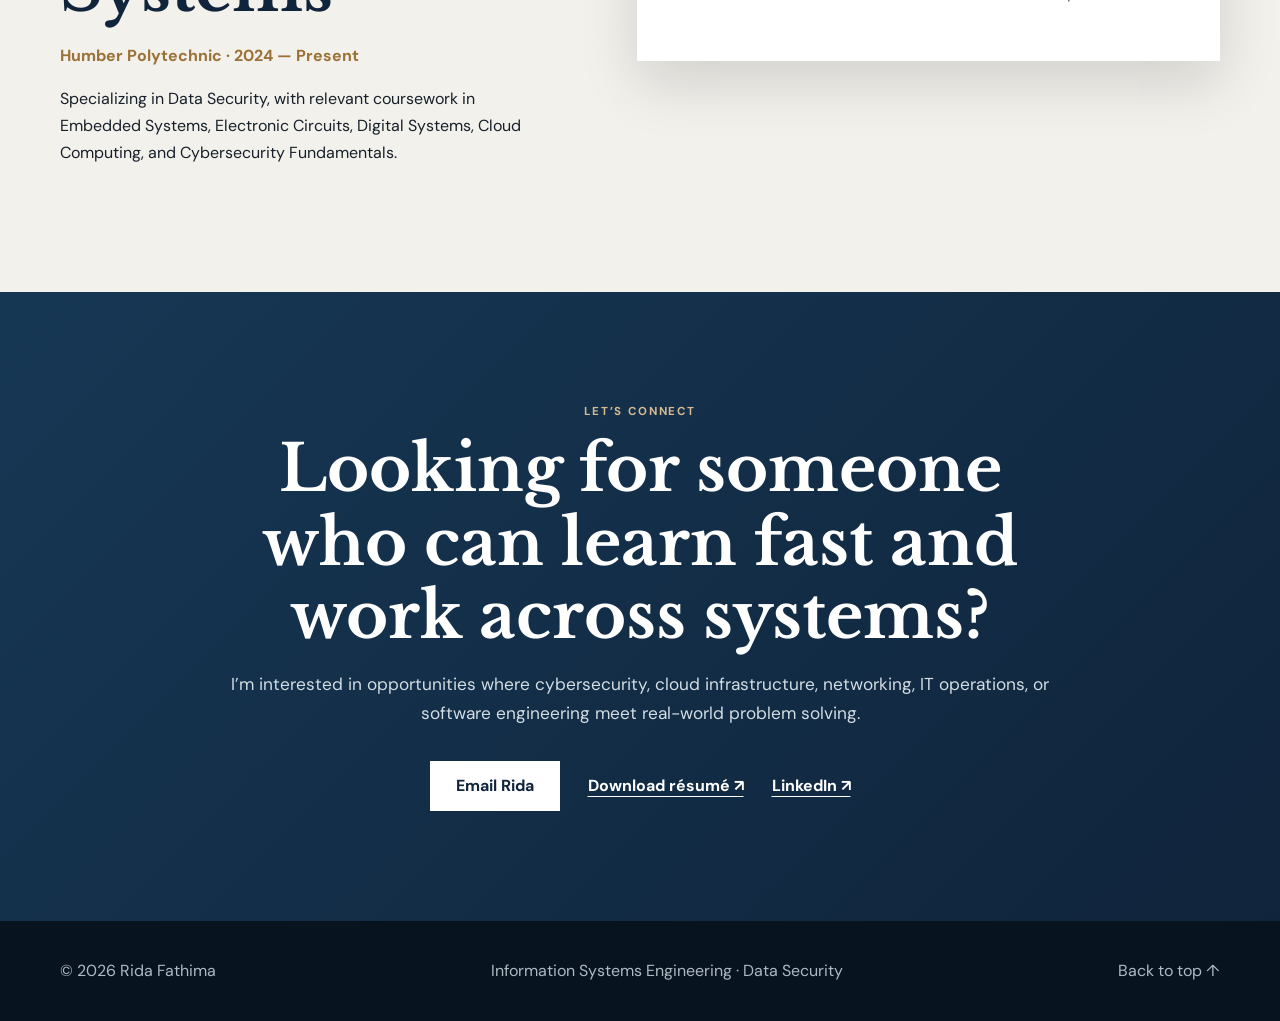
==== commit 00538fee: "Enhance portfolio for recruiters" ====
--- a/portfolio-website/index.html
+++ b/portfolio-website/index.html
@@ -3,11 +3,11 @@
 <head>
   <meta charset="UTF-8">
   <meta name="viewport" content="width=device-width, initial-scale=1.0">
-  <meta name="description" content="A personal portfolio showcasing my background, skills, and projects.">
-  <title>Rida Fathima | Portfolio</title>
+  <meta name="description" content="Rida Fathima is an Information Systems Engineering student specializing in data security, cloud systems, cybersecurity, networking, and embedded development.">
+  <title>Rida Fathima | Cybersecurity & Information Systems Engineering</title>
   <link rel="preconnect" href="https://fonts.googleapis.com">
   <link rel="preconnect" href="https://fonts.gstatic.com" crossorigin>
-  <link href="https://fonts.googleapis.com/css2?family=DM+Sans:wght@400;500;600&family=Libre+Baskerville:wght@400;700&display=swap" rel="stylesheet">
+  <link href="https://fonts.googleapis.com/css2?family=DM+Sans:wght@400;500;600;700&family=Libre+Baskerville:wght@400;700&display=swap" rel="stylesheet">
   <link rel="stylesheet" href="style.css">
 </head>
 <body>
@@ -20,8 +20,10 @@
       </button>
       <div class="nav-links" id="nav-links">
         <a href="#about">About</a>
+        <a href="#skills">Skills</a>
         <a href="#projects">Projects</a>
         <a href="#experience">Experience</a>
+        <a href="#leadership">Leadership</a>
         <a href="#contact">Contact</a>
       </div>
     </nav>
@@ -29,166 +31,170 @@
 
   <main>
     <section class="hero" aria-labelledby="hero-title">
-      <div class="hero-overlay"></div>
-      <div class="hero-content container reveal">
-        <p class="eyebrow">PORTFOLIO · 2026</p>
-        <h1 id="hero-title">Rida Fathima</h1>
-        <div class="title-rule"></div>
-        <p class="hero-subtitle">Information Systems Engineering Student</p>
-        <h4> Specializing in Data Security</h4>
-        <a class="button button-light" href="#projects">View my work</a>
-      </div>
-    </section>
-
-    <section class="about section" id="about">
-      <div class="container about-grid">
-        <div class="profile-column reveal">
-          <img
-  class="profile-photo"
-  src="images/profile.jpeg"
-  alt="Portrait of Rida Fathima"
->
-          <div class="social-links" aria-label="Social links">
-            <a href="linkedin.com/in/rida-fathima-204228314" target="_blank" rel="noopener" aria-label="LinkedIn">in</a>
-            <a href="ridafathima345@gmail.com" aria-label="Email">@</a>
+      <div class="hero-grid container">
+        <div class="hero-copy reveal">
+          <p class="eyebrow">INFORMATION SYSTEMS ENGINEERING · DATA SECURITY</p>
+          <h1 id="hero-title">Building secure systems from infrastructure to application.</h1>
+          <p class="hero-lead">I’m Rida Fathima, a third-year engineering student with hands-on experience in cybersecurity, cloud infrastructure, Linux and Windows administration, networking, software development, and embedded systems.</p>
+          <div class="hero-actions">
+            <a class="button button-primary" href="#projects">Explore my work</a>
+            <a class="button button-ghost" href="assets/Rida-Fathima-Resume.pdf" target="_blank">View résumé</a>
           </div>
-          <p class="contact-line">(647) 761-8885</p>
-          <a class="email-link" href="ridafathima345@gmail.com">ridafathima345@gmail.com</a>
-          <a class="button button-outline full-width" href="#" download>Download my résumé</a>
-        </div>
-
-        <div class="summary reveal">
-          <p class="section-kicker">A QUICK INTRODUCTION</p>
-          <h3>About Me</h3>
-          <p class="intro">An Information Systems Engineering student specializing in Data Security with a strong interest in cybersecurity, cloud computing, and software engineering. Experienced in building secure, scalable solutions through academic and professional projects. Currently serving as President of the Humber Women in Engineering (WiE) student chapter, fostering leadership, collaboration, and community engagement.</p>
-
-          <div class="summary-block">
-            <h3>Background</h3>
-            <ul>
-              <li>Information Systems Engineering student at Humber Polytechnic.</li>
-              <li>Experienced with hands-on IT and cloud infrastructure.</li>
-              <li>Passionate about problem-solving, and creating impactful solutions.</li>
-              <li>Always exploring new technologies through projects, leadership, and continuous learning.</li>
-            </ul>
+          <p class="availability"><span></span> Open to cybersecurity, cloud, IT, and systems opportunities</p>
+        </div>
+        <aside class="hero-profile reveal" aria-label="Professional profile">
+          <img class="profile-photo" src="images/profile.jpeg" alt="Portrait of Rida Fathima">
+          <div>
+            <p class="profile-label">CURRENT FOCUS</p>
+            <h2>Cybersecurity & Cloud Systems</h2>
+            <p>Mississauga, Ontario · Humber Polytechnic</p>
           </div>
-
-          <div class="summary-block">
-            <h3>Core Skills</h3>
-            <div class="skill-list">
-  <span>Network Security</span>
-  <span>Linux Administration</span>
-  <span>Python</span>
-  <span>Cloud Security (Azure/AWS)</span>
-  <span>Identity &amp; Access Management (IAM)</span>
-  <span>Security Monitoring (SIEM)</span>
-  <span>Vulnerability Assessment</span>
-  <span>SQL &amp; Database Security</span>
-  <span>Wireshark &amp; Network Analysis</span>
-  <span>Git &amp; GitHub</span>
-</div>
+          <div class="profile-links">
+            <a href="https://www.linkedin.com/in/rida-fathima-204228314" target="_blank" rel="noopener">LinkedIn ↗</a>
+            <a href="mailto:ridafathima345@gmail.com">Email ↗</a>
           </div>
-        </div>
-      </div>
-    </section>
-
-    <section class="projects section" id="projects">
+        </aside>
+      </div>
+    </section>
+
+    <section class="proof-strip" aria-label="Career highlights">
+      <div class="container proof-grid">
+        <div><strong>3rd Year</strong><span>B.Eng. Information Systems</span></div>
+        <div><strong>Google</strong><span>Cybersecurity Certificate</span></div>
+        <div><strong>Cloud Lab</strong><span>Infrastructure Support</span></div>
+        <div><strong>President</strong><span>Humber Women in Engineering</span></div>
+      </div>
+    </section>
+
+    <section class="section about" id="about">
+      <div class="container split-heading reveal">
+        <div><p class="section-kicker">PROFILE</p><h2>Engineering depth with a security mindset.</h2></div>
+        <div class="about-copy">
+          <p>I combine software, infrastructure, networking, and hardware experience to understand how complete systems behave—and where they can fail. Through academic, research, and industry projects, I have designed, tested, secured, documented, and troubleshot solutions across cloud, web, embedded, and virtualized environments.</p>
+          <p>My strongest work sits at the intersection of security and systems: monitoring endpoints with a SIEM, analyzing network traffic, administering Linux and Windows environments, securing application data, and translating technical findings into clear documentation.</p>
+        </div>
+      </div>
+    </section>
+
+    <section class="section skills-section" id="skills">
       <div class="container">
         <div class="section-heading reveal">
-          <div>
-            <p class="section-kicker light">SELECTED WORK</p>
-            <h2>Projects</h2>
-          </div>
-          <p>Hands-on projects demonstrating practical cybersecurity, systems, and problem-solving skills.</p>
-        </div>
-
-        <div class="project-grid">
+          <div><p class="section-kicker light">CAPABILITIES</p><h2>What I can contribute</h2></div>
+          <p>A cross-functional skill set suited to SOC, cybersecurity, cloud support, systems administration, IT, and junior software roles.</p>
+        </div>
+        <div class="capability-grid">
+          <article class="capability-card reveal"><span class="capability-number">01</span><h3>Cybersecurity & Networking</h3><p>SIEM monitoring, Wazuh, Wireshark, TCP/IP, HTTPS/TLS analysis, network troubleshooting, vulnerability assessment, incident-response foundations, OWASP Top 10, and secure network architecture.</p></article>
+          <article class="capability-card reveal"><span class="capability-number">02</span><h3>Cloud & Systems</h3><p>Azure, virtual machines, Linux and Windows administration, Oracle Linux, SSH, VPN and Tailscale connectivity, user permissions, remote access, virtualization, Bash, and PowerShell.</p></article>
+          <article class="capability-card reveal"><span class="capability-number">03</span><h3>Software & Data</h3><p>Python, Java, C, SQL, JavaScript, HTML/CSS, Next.js, TypeScript, Flask, SQLite, REST/API integration, SHA-256 password hashing, parameterized queries, Git, and GitHub workflows.</p></article>
+          <article class="capability-card reveal"><span class="capability-number">04</span><h3>Embedded & Engineering</h3><p>Raspberry Pi, Arduino, FPGA, VHDL, Sense HAT, sensors, actuators, circuit design, breadboarding, SolidWorks, AutoCAD, hardware-software integration, and real-time testing.</p></article>
+        </div>
+      </div>
+    </section>
+
+    <section class="section projects" id="projects">
+      <div class="container">
+        <div class="section-heading dark reveal">
+          <div><p class="section-kicker">SELECTED WORK</p><h2>Projects with measurable technical depth</h2></div>
+          <p>Each project demonstrates how I approach architecture, implementation, testing, security, and documentation.</p>
+        </div>
+        <div class="project-list">
+          <article class="project-card featured reveal">
+            <a class="project-visual" href="soc-project.html"><img src="images/soc-lab.png" alt="VirtualBox SOC lab with Ubuntu and Windows endpoints"></a>
+            <div class="project-copy">
+              <p class="project-type">CYBERSECURITY · SIEM · HOME LAB</p>
+              <h3>SOC & Threat Detection Home Lab</h3>
+              <p>Designed an isolated SOC environment using Wazuh, Ubuntu Linux, Windows 11, and VirtualBox. Built practical capability in centralized endpoint monitoring, security events, log visibility, virtual networking, IP addressing, and infrastructure troubleshooting.</p>
+              <div class="tags"><span>Wazuh</span><span>SIEM</span><span>Endpoint Monitoring</span><span>Linux</span><span>Windows</span><span>Virtual Networking</span></div>
+              <a class="project-link" href="soc-project.html">Read full case study →</a>
+            </div>
+          </article>
+
           <article class="project-card reveal">
-            <div class="project-image"><img src="images/soc-lab.png" alt="VirtualBox SOC lab with Ubuntu and Windows 11 virtual machines"></div>
-            <div class="project-copy">
-              <p class="project-type">CYBERSECURITY HOME LAB</p>
-              <h3>SOC &amp; Threat Detection Home Lab</h3>
-              <p>Designed an isolated virtual SOC environment with Wazuh, Ubuntu Linux, and a Windows 11 endpoint for centralized security monitoring and event collection.</p>
-              <div class="tags"><span>SIEM &amp; Wazuh</span><span>Endpoint Monitoring</span><span>Log Analysis</span><span>Windows &amp; Linux Administration</span><span>Virtual Networking</span><span>IP Addressing</span><span>Network Troubleshooting</span><span>SOC Architecture</span><span>Security Documentation</span></div>
-              <a href="soc-project.html">View full project <span aria-hidden="true">→</span></a>
-            </div>
-          </article>
-
-          <article class="project-card reveal">
-            <div class="project-image project-image-two"><span>02</span></div>
-            <div class="project-copy">
-              <p class="project-type">PERSONAL PROJECT</p>
-              <h3>Project Title Two</h3>
-              <p>Explain your role, the tools you used, and what you learned while completing this work.</p>
-              <div class="tags"><span>HTML</span><span>CSS</span><span>JavaScript</span></div>
-              <a href="#">View project <span aria-hidden="true">→</span></a>
-            </div>
-          </article>
-
-          <article class="project-card reveal">
-            <div class="project-image project-image-three"><span>03</span></div>
-            <div class="project-copy">
-              <p class="project-type">TEAM PROJECT</p>
-              <h3>Project Title Three</h3>
-              <p>Share the challenge your team faced, your contribution, and the outcome of the project.</p>
-              <div class="tags"><span>Teamwork</span><span>Strategy</span><span>Presentation</span></div>
-              <a href="#">View project <span aria-hidden="true">→</span></a>
-            </div>
-          </article>
-        </div>
-      </div>
-    </section>
-
-    <section class="experience section" id="experience">
-      <div class="container experience-grid">
-        <div class="experience-heading reveal">
-          <p class="section-kicker">MY JOURNEY</p>
-          <h2>Experience & Education</h2>
-          <p>Add jobs, volunteer work, clubs, certifications, or education here.</p>
-        </div>
+            <a class="project-visual" href="tictactoe-project.html"><img src="images/tictactoe-web.png" alt="CloudTAC Arena web interface and game scoreboard"></a>
+            <div class="project-copy">
+              <p class="project-type">AI · EMBEDDED · CLOUD · SECURITY</p>
+              <h3>Intelligent Tic-Tac-Toe AI</h3>
+              <p>Built a Raspberry Pi and Sense HAT game with random and Minimax AI, joystick control, LED visualization, SQLite data storage, Google Sheets cloud integration, a Flask web interface, and Wireshark-verified HTTPS/TLS communication.</p>
+              <div class="tags"><span>Python</span><span>Minimax AI</span><span>Raspberry Pi</span><span>Flask</span><span>SQLite</span><span>Wireshark</span><span>Google API</span></div>
+              <a class="project-link" href="tictactoe-project.html">Read full case study →</a>
+            </div>
+          </article>
+
+          <article class="project-card compact reveal">
+            <div class="project-monogram ornibot" aria-hidden="true">O</div>
+            <div class="project-copy">
+              <p class="project-type">TEAM LEAD · ROBOTICS · DESIGN</p>
+              <h3>Ornibot — Robo Butterfly</h3>
+              <p>Led planning, documentation, task distribution, embedded programming, and system development for a bio-inspired robotic butterfly using Arduino, sensors, DC motors, CAD assemblies, and iterative testing.</p>
+              <div class="tags"><span>Arduino</span><span>SolidWorks</span><span>Sensors</span><span>Leadership</span><span>Prototyping</span></div>
+              <a class="project-link" href="https://rida-2006.github.io/Ornibot-The-Robo-butterfly/" target="_blank" rel="noopener">Visit Ornibot website ↗</a>
+            </div>
+          </article>
+
+          <article class="project-card compact reveal">
+            <div class="project-monogram gaci" aria-hidden="true">G</div>
+            <div class="project-copy">
+              <p class="project-type">WEB ENGINEERING · ANALYTICS</p>
+              <h3>FAST GACI Project</h3>
+              <p>Implemented Next.js and TypeScript features, resolved frontend and backend issues, worked with Linux servers, SSH, VPN, Oracle Linux, and GitHub pull requests, and automated program-level analytical report generation.</p>
+              <div class="tags"><span>Next.js</span><span>TypeScript</span><span>Linux</span><span>Git</span><span>Debugging</span><span>Automation</span></div>
+            </div>
+          </article>
+
+          <article class="project-card compact reveal">
+            <div class="project-monogram fpga" aria-hidden="true">F</div>
+            <div class="project-copy">
+              <p class="project-type">FPGA · REAL-TIME SYSTEMS</p>
+              <h3>Environmental Monitoring System</h3>
+              <p>Programmed FPGA hardware to process environmental sensor inputs in real time, configured OLED visualization, interfaced digital components, and validated reliable signal transmission through hardware testing.</p>
+              <div class="tags"><span>FPGA</span><span>VHDL</span><span>Sensors</span><span>OLED</span><span>Hardware Testing</span></div>
+            </div>
+          </article>
+        </div>
+      </div>
+    </section>
+
+    <section class="section experience" id="experience">
+      <div class="container experience-layout">
+        <div class="sticky-heading reveal"><p class="section-kicker">EXPERIENCE</p><h2>Applied learning in real environments</h2><p>Roles spanning cloud infrastructure, technical support, robotics education, administration, and STEM engagement.</p></div>
         <div class="timeline">
-          <article class="timeline-item reveal">
-            <p class="timeline-date">2025 — PRESENT</p>
-            <h3>Your Current Role</h3>
-            <p class="timeline-place">Company or Organization</p>
-            <p>One or two lines about your responsibilities, contributions, and what you are learning.</p>
-          </article>
-          <article class="timeline-item reveal">
-            <p class="timeline-date">2024 — PRESENT</p>
-            <h3>Your Program or Degree</h3>
-            <p class="timeline-place">School or College</p>
-            <p>Include your field of study, relevant coursework, awards, or campus involvement.</p>
-          </article>
-          <article class="timeline-item reveal">
-            <p class="timeline-date">2024</p>
-            <h3>Achievement or Certification</h3>
-            <p class="timeline-place">Issuing Organization</p>
-            <p>Briefly explain why this milestone matters and what skills it demonstrates.</p>
-          </article>
-        </div>
+          <article class="timeline-item reveal"><p class="timeline-date">APR 2026 — PRESENT</p><h3>Cloud Computing Lab Assistant</h3><p class="timeline-place">Humber Polytechnic</p><ul><li>Support Linux and Windows servers used for academic cloud infrastructure.</li><li>Configure virtual machines, user permissions, VPN access, and remote connectivity.</li><li>Investigate system issues through logs and structured troubleshooting.</li><li>Support enterprise software across production and staging environments using Git-based workflows.</li></ul></article>
+          <article class="timeline-item reveal"><p class="timeline-date">JAN 2026 — JUN 2026</p><h3>Robotics Instructor</h3><p class="timeline-place">Code-it-Hacks</p><ul><li>Delivered hands-on instruction in robotics, programming, and engineering design.</li><li>Demonstrated microcontroller, sensor, and actuator integration while mentoring prototype development.</li></ul></article>
+          <article class="timeline-item reveal"><p class="timeline-date">JUL 2025 — JUN 2026</p><h3>IT & Admin Intern</h3><p class="timeline-place">World Kongers Organization</p><ul><li>Supported technical documentation, data management, digital records, and cross-functional event coordination.</li></ul></article>
+          <article class="timeline-item reveal"><p class="timeline-date">JUN 2025</p><h3>Program Engagement Coordinator</h3><p class="timeline-place">Afghan Women’s Organization</p><ul><li>Led STEM activities and engineering workshops for youth while promoting teamwork and safe equipment use.</li></ul></article>
+        </div>
+      </div>
+    </section>
+
+    <section class="section leadership" id="leadership">
+      <div class="container">
+        <div class="section-heading reveal"><div><p class="section-kicker light">LEADERSHIP & SERVICE</p><h2>Contributing beyond the classroom</h2></div><p>I use technical communication, organization, and inclusive leadership to strengthen the engineering community.</p></div>
+        <div class="leadership-grid">
+          <article class="leadership-card reveal"><p class="card-label">PRESIDENT · MAR 2026 — PRESENT</p><h3>Humber Women in Engineering</h3><p>Provide strategic direction, oversee events and professional-development initiatives, represent the club with internal and external stakeholders, and support executive-team collaboration.</p><a href="https://appliedtechnology.humber.ca/first-year-engineering/student-clubs.html" target="_blank" rel="noopener">Visit Humber’s Women in Engineering page ↗</a></article>
+          <article class="leadership-card reveal"><p class="card-label">PROGRAM QUALITY</p><h3>Engineering Accreditation Team Member</h3><p>Contribute the student perspective to accreditation activities and support the organization of program evidence, documentation, learning outcomes, and continuous-improvement work.</p></article>
+          <article class="leadership-card reveal"><p class="card-label">MENTORSHIP</p><h3>Engineering Community Support</h3><p>Mentor students through technical projects, post-secondary transition, STEM activities, and engineering challenges while promoting confidence, belonging, and practical problem-solving.</p></article>
+        </div>
+      </div>
+    </section>
+
+    <section class="section education">
+      <div class="container education-grid">
+        <div class="education-main reveal"><p class="section-kicker">EDUCATION</p><h2>Bachelor of Engineering — Information Systems</h2><p class="education-school">Humber Polytechnic · 2024 — Present</p><p>Specializing in Data Security, with relevant coursework in Embedded Systems, Electronic Circuits, Digital Systems, Cloud Computing, and Cybersecurity Fundamentals.</p></div>
+        <aside class="certificate reveal"><p class="card-label">CERTIFICATION</p><h3>Google Cybersecurity Professional Certificate</h3><p>Network security, firewalls, VPNs, IDS/IPS, CIA Triad, authentication, encryption, risk management, vulnerability assessment, OWASP Top 10, Linux, SQL, SIEM, threat detection, and incident response.</p></aside>
       </div>
     </section>
 
     <section class="contact section" id="contact">
       <div class="container contact-content reveal">
         <p class="section-kicker light">LET’S CONNECT</p>
-        <h2>I’m always working on something new.</h2>
-        <p>If you’d like to talk about a project, opportunity, or idea, feel free to reach out.</p>
-        <div class="contact-actions">
-          <a class="button button-light" href="mailto:your.email@example.com">Send me an email</a>
-          <a class="text-link" href="https://www.linkedin.com/" target="_blank" rel="noopener">LinkedIn ↗</a>
-        </div>
+        <h2>Looking for someone who can learn fast and work across systems?</h2>
+        <p>I’m interested in opportunities where cybersecurity, cloud infrastructure, networking, IT operations, or software engineering meet real-world problem solving.</p>
+        <div class="contact-actions"><a class="button button-light" href="mailto:ridafathima345@gmail.com">Email Rida</a><a class="text-link" href="assets/Rida-Fathima-Resume.pdf" target="_blank">Download résumé ↗</a><a class="text-link" href="https://www.linkedin.com/in/rida-fathima-204228314" target="_blank" rel="noopener">LinkedIn ↗</a></div>
       </div>
     </section>
   </main>
 
-  <footer>
-    <div class="container footer-content">
-      <p>© <span id="year"></span> Rida Fathima</p>
-      <a href="#top">Back to top ↑</a>
-    </div>
-  </footer>
-
+  <footer><div class="container footer-content"><p>© <span id="year"></span> Rida Fathima</p><p>Information Systems Engineering · Data Security</p><a href="#top">Back to top ↑</a></div></footer>
   <script src="script.js"></script>
 </body>
 </html>
-
--- a/portfolio-website/style.css
+++ b/portfolio-website/style.css
@@ -1,151 +1,15 @@
-:root {
-  --navy: #142840;
-  --navy-dark: #0b1827;
-  --ink: #15191e;
-  --muted: #65707b;
-  --paper: #f4f2ed;
-  --white: #ffffff;
-  --gold: #b79562;
-  --line: rgba(20, 40, 64, 0.16);
-  --serif: "Libre Baskerville", Georgia, serif;
-  --sans: "DM Sans", Arial, sans-serif;
-  --shadow: 0 20px 50px rgba(7, 18, 30, 0.16);
-}
-
-* { box-sizing: border-box; }
-html { scroll-behavior: smooth; }
-body { margin: 0; color: var(--ink); background: var(--paper); font-family: var(--sans); line-height: 1.7; }
-a { color: inherit; }
-.container { width: min(1120px, calc(100% - 40px)); margin-inline: auto; }
-.section { padding: 110px 0; }
-.sr-only { position: absolute; width: 1px; height: 1px; overflow: hidden; clip: rect(0, 0, 0, 0); }
-
-.site-header { position: fixed; z-index: 20; top: 0; width: 100%; color: var(--white); transition: background .3s, box-shadow .3s; }
-.site-header.scrolled { background: rgba(11, 24, 39, .96); box-shadow: 0 8px 30px rgba(0,0,0,.16); }
-.nav { min-height: 76px; display: flex; align-items: center; justify-content: space-between; }
-.logo { font-family: var(--serif); font-size: .92rem; letter-spacing: .12em; text-decoration: none; }
-.nav-links { display: flex; gap: 34px; }
-.nav-links a { font-size: .88rem; font-weight: 600; letter-spacing: .07em; text-decoration: none; text-transform: uppercase; }
-.nav-links a:hover { color: #dfc59e; }
-.menu-button { display: none; border: 0; background: transparent; padding: 8px; }
-.menu-button span:not(.sr-only) { display: block; width: 24px; height: 2px; margin: 5px; background: white; }
-
-.hero { min-height: 680px; position: relative; display: grid; place-items: center; color: white; background:
-  linear-gradient(120deg, rgba(7,15,24,.4), rgba(7,15,24,.15)),
-  radial-gradient(circle at 20% 50%, #52606a 0 3%, transparent 35%),
-  linear-gradient(125deg, #152335, #3c4c59 48%, #7b7163);
-  overflow: hidden;
-}
-.hero::before { content: ""; position: absolute; inset: 0; opacity: .18; background: repeating-linear-gradient(115deg, transparent 0 110px, rgba(255,255,255,.12) 111px 114px); }
-.hero-overlay { position: absolute; inset: 0; background: linear-gradient(to bottom, rgba(4,11,18,.45), rgba(4,11,18,.72)); }
-.hero-content { position: relative; text-align: center; padding-top: 60px; }
-.eyebrow, .section-kicker, .project-type, .timeline-date { letter-spacing: .18em; font-size: .76rem; font-weight: 600; }
-.hero h1 { max-width: 1000px; margin: 20px auto; font: 700 clamp(3.2rem, 8vw, 6.8rem)/1.08 var(--serif); }
-.title-rule { height: 8px; width: min(740px, 85%); margin: 28px auto; background: var(--navy); }
-.hero-subtitle { margin: 0 0 34px; font: 400 clamp(1.2rem, 3vw, 2rem)/1.4 var(--serif); }
-.button { display: inline-flex; min-height: 48px; align-items: center; justify-content: center; padding: 0 25px; border: 1px solid transparent; font-weight: 600; letter-spacing: .03em; text-decoration: none; transition: transform .2s, background .2s, color .2s; }
-.button:hover { transform: translateY(-2px); }
-.button-light { color: var(--navy-dark); background: white; }
-.button-outline { border-color: var(--navy); color: var(--navy); }
-.button-outline:hover { color: white; background: var(--navy); }
-.full-width { width: 100%; }
-
-.about-grid { display: grid; grid-template-columns: .82fr 1.2fr; gap: 100px; align-items: center; }
-.profile-column { text-align: center; }
-.profile-photo { width: min(360px, 85vw); aspect-ratio: 1; margin: auto; border-radius: 50%; object-fit: cover; }
-.placeholder-photo { display: grid; place-items: center; color: rgba(255,255,255,.88); border: 8px solid white; background: linear-gradient(145deg, #263f55, #8b9da3); box-shadow: var(--shadow); }
-.placeholder-photo span { font: 700 2rem/1.3 var(--serif); letter-spacing: .12em; }
-.social-links { display: flex; justify-content: center; gap: 14px; margin: 24px 0; }
-.social-links a { width: 44px; height: 44px; display: grid; place-items: center; border-radius: 50%; color: white; background: var(--navy); font-weight: 700; text-decoration: none; }
-.contact-line { margin: 8px 0 0; font: 1.4rem var(--serif); }
-.email-link { display: inline-block; margin: 4px 0 24px; color: var(--muted); text-decoration: none; }
-.section-kicker { margin: 0 0 8px; color: var(--gold); }
-.section-kicker.light { color: #d7be98; }
-.summary h2, .section-heading h2, .experience h2, .contact h2 { margin: 0 0 26px; color: var(--navy); font: 700 clamp(2.3rem, 5vw, 4rem)/1.16 var(--serif); }
-.summary .intro { margin-bottom: 35px; font-size: 1.12rem; color: #46515b; }
-.summary-block { padding: 24px 0; border-top: 1px solid var(--line); }
-.summary-block h3 { margin: 0 0 10px; font: 700 1.05rem var(--serif); }
-.summary-block ul { margin: 0; padding-left: 21px; }
-.skill-list { display: flex; flex-wrap: wrap; gap: 9px; }
-.skill-list span, .tags span { border: 1px solid var(--line); padding: 6px 11px; font-size: .78rem; font-weight: 600; }
-
-.projects { color: white; background: var(--navy-dark); }
-.section-heading { display: flex; align-items: end; justify-content: space-between; gap: 40px; margin-bottom: 52px; }
-.section-heading h2 { color: white; margin-bottom: 0; }
-.section-heading > p { max-width: 440px; color: #b9c2ca; }
-.project-grid { display: grid; gap: 30px; }
-.project-card { display: grid; grid-template-columns: 1fr 1fr; background: #142840; box-shadow: var(--shadow); }
-.project-image { min-height: 340px; display: grid; place-items: center; overflow: hidden; }
-.project-image span { font: 700 7rem var(--serif); color: rgba(255,255,255,.75); }
-.project-image-one { background: linear-gradient(135deg, #c9a66b, #4c6b78); }
-.project-image-two { background: linear-gradient(135deg, #2d6672, #a7b5a1); }
-.project-image-three { background: linear-gradient(135deg, #7b5e52, #d2c1a7); }
-.project-copy { padding: 50px; display: flex; flex-direction: column; align-items: flex-start; justify-content: center; }
-.project-copy h3 { margin: 2px 0 16px; font: 700 1.8rem var(--serif); }
-.project-copy > p:not(.project-type) { color: #cbd1d6; }
-.project-type { color: #d7be98; }
-.tags { display: flex; flex-wrap: wrap; gap: 7px; margin: 10px 0 25px; }
-.tags span { color: #cbd1d6; border-color: rgba(255,255,255,.18); }
-.project-copy > a { font-weight: 600; text-decoration: none; border-bottom: 1px solid #d7be98; }
-
-.experience-grid { display: grid; grid-template-columns: .7fr 1.3fr; gap: 100px; }
-.experience-heading { position: sticky; top: 120px; align-self: start; }
-.experience-heading > p:last-child { color: var(--muted); }
-.timeline { border-left: 1px solid var(--line); }
-.timeline-item { position: relative; padding: 0 0 54px 45px; }
-.timeline-item::before { content: ""; position: absolute; left: -7px; top: 6px; width: 13px; height: 13px; border-radius: 50%; background: var(--gold); }
-.timeline-date { margin: 0 0 8px; color: var(--gold); }
-.timeline-item h3 { margin: 0; font: 700 1.5rem var(--serif); }
-.timeline-place { margin: 3px 0 14px; color: var(--navy); font-weight: 600; }
-.timeline-item > p:last-child { color: var(--muted); }
-
-.contact { color: white; text-align: center; background: var(--navy); }
-.contact-content { max-width: 780px; }
-.contact h2 { color: white; }
-.contact-content > p:not(.section-kicker) { color: #d1d8de; font-size: 1.1rem; }
-.contact-actions { display: flex; justify-content: center; align-items: center; gap: 30px; margin-top: 34px; }
-.text-link { text-underline-offset: 5px; }
-footer { color: #aeb9c3; background: #08131f; }
-.footer-content { min-height: 92px; display: flex; align-items: center; justify-content: space-between; }
-.footer-content a { text-decoration: none; }
-
-.reveal { opacity: 0; transform: translateY(22px); transition: opacity .7s ease, transform .7s ease; }
-.reveal.visible { opacity: 1; transform: translateY(0); }
-
-@media (max-width: 800px) {
-  .section { padding: 80px 0; }
-  .menu-button { display: block; }
-  .nav-links { position: absolute; top: 76px; left: 0; width: 100%; display: none; flex-direction: column; gap: 0; padding: 12px 20px 22px; background: var(--navy-dark); }
-  .nav-links.open { display: flex; }
-  .nav-links a { padding: 13px 0; }
-  .hero { min-height: 600px; }
-  .about-grid, .experience-grid { grid-template-columns: 1fr; gap: 65px; }
-  .section-heading { display: block; }
-  .project-card { grid-template-columns: 1fr; }
-  .project-image { min-height: 260px; }
-  .project-copy { padding: 34px 28px 40px; }
-  .experience-heading { position: static; }
-}
-
-@media (max-width: 520px) {
-  .container { width: min(100% - 28px, 1120px); }
-  .hero h1 { font-size: 3.05rem; }
-  .title-rule { height: 5px; }
-  .contact-actions { flex-direction: column; }
-  .footer-content { padding: 22px 0; flex-direction: column; justify-content: center; }
-}
-
-@media (prefers-reduced-motion: reduce) {
-  html { scroll-behavior: auto; }
-  .reveal { opacity: 1; transform: none; transition: none; }
-}
-
-
-.project-image img {
-  width: 100%;
-  height: 100%;
-  min-height: 340px;
-  display: block;
-  object-fit: cover;
-}
-
+:root{--navy:#10243b;--navy-2:#183754;--ink:#17202a;--muted:#64707c;--paper:#f3f1eb;--white:#fff;--gold:#c39a5b;--cyan:#61c6cf;--line:rgba(16,36,59,.15);--serif:"Libre Baskerville",Georgia,serif;--sans:"DM Sans",Arial,sans-serif;--shadow:0 22px 55px rgba(5,17,29,.14)}
+*{box-sizing:border-box}html{scroll-behavior:smooth}body{margin:0;color:var(--ink);background:var(--paper);font-family:var(--sans);line-height:1.7}a{color:inherit}.container{width:min(1160px,calc(100% - 40px));margin-inline:auto}.section{padding:110px 0}.sr-only{position:absolute;width:1px;height:1px;overflow:hidden;clip:rect(0,0,0,0)}
+.site-header{position:fixed;z-index:20;top:0;width:100%;color:#fff;transition:.3s}.site-header.scrolled{background:rgba(8,24,39,.97);box-shadow:0 8px 30px rgba(0,0,0,.18)}.nav{min-height:76px;display:flex;align-items:center;justify-content:space-between}.logo{font-family:var(--serif);font-size:.9rem;letter-spacing:.12em;text-decoration:none}.nav-links{display:flex;gap:24px}.nav-links a{font-size:.76rem;font-weight:700;letter-spacing:.08em;text-decoration:none;text-transform:uppercase}.nav-links a:hover{color:#dfc59e}.menu-button{display:none;border:0;background:transparent;padding:8px}.menu-button span:not(.sr-only){display:block;width:24px;height:2px;margin:5px;background:#fff}
+.hero{min-height:760px;padding:145px 0 90px;color:#fff;background:radial-gradient(circle at 78% 20%,rgba(97,198,207,.18),transparent 30%),linear-gradient(135deg,#07131f,#102d48 72%,#183754)}.hero-grid{display:grid;grid-template-columns:1.3fr .7fr;gap:85px;align-items:center}.eyebrow,.section-kicker,.project-type,.card-label,.timeline-date,.profile-label{letter-spacing:.16em;font-size:.72rem;font-weight:700}.eyebrow{color:#9bd9de}.hero h1{max-width:850px;margin:18px 0 28px;font:700 clamp(3.2rem,6.8vw,6.2rem)/1.04 var(--serif)}.hero-lead{max-width:750px;color:#ccd7df;font-size:1.14rem}.hero-actions{display:flex;gap:14px;margin:34px 0 25px}.button{display:inline-flex;min-height:50px;align-items:center;justify-content:center;padding:0 25px;border:1px solid transparent;font-weight:700;text-decoration:none;transition:.2s}.button:hover{transform:translateY(-2px)}.button-primary{color:#07131f;background:#fff}.button-ghost{color:#fff;border-color:rgba(255,255,255,.38)}.button-light{color:#10243b;background:#fff}.availability{display:flex;align-items:center;gap:10px;color:#b9c8d3;font-size:.9rem}.availability span{width:9px;height:9px;border-radius:50%;background:#74d59b;box-shadow:0 0 0 5px rgba(116,213,155,.12)}.hero-profile{padding:28px;border:1px solid rgba(255,255,255,.16);background:rgba(255,255,255,.06);box-shadow:var(--shadow)}.profile-photo{width:100%;aspect-ratio:1;display:block;object-fit:cover;filter:saturate(.85)}.hero-profile h2{margin:8px 0;font:700 1.65rem var(--serif)}.profile-label{margin:24px 0 0;color:#9bd9de}.hero-profile p{color:#c7d2da}.profile-links{display:flex;justify-content:space-between;padding-top:18px;border-top:1px solid rgba(255,255,255,.16)}.profile-links a{font-weight:700;text-decoration:none}
+.proof-strip{color:#fff;background:#07131f}.proof-grid{min-height:125px;display:grid;grid-template-columns:repeat(4,1fr);align-items:center}.proof-grid div{padding:20px 28px;border-left:1px solid rgba(255,255,255,.13)}.proof-grid div:last-child{border-right:1px solid rgba(255,255,255,.13)}.proof-grid strong,.proof-grid span{display:block}.proof-grid strong{font:700 1.3rem var(--serif)}.proof-grid span{color:#aebdca;font-size:.82rem}
+.section-kicker{margin:0 0 10px;color:var(--gold)}.section-kicker.light{color:#d8bc91}.split-heading,.education-grid{display:grid;grid-template-columns:.9fr 1.1fr;gap:100px}.split-heading h2,.section-heading h2,.sticky-heading h2,.education h2,.contact h2{margin:0;color:var(--navy);font:700 clamp(2.3rem,5vw,4rem)/1.15 var(--serif)}.about-copy{font-size:1.08rem;color:#42505b}.about-copy p:first-child{margin-top:0}
+.skills-section{color:#fff;background:#10243b}.section-heading{display:flex;align-items:end;justify-content:space-between;gap:50px;margin-bottom:52px}.section-heading h2,.section-heading.dark h2{color:#fff}.section-heading>p{max-width:470px;color:#bdc8d1}.capability-grid{display:grid;grid-template-columns:repeat(2,1fr);gap:22px}.capability-card{position:relative;padding:38px;border:1px solid rgba(255,255,255,.13);background:#183754}.capability-number{position:absolute;right:25px;top:20px;color:rgba(255,255,255,.18);font:700 2.7rem var(--serif)}.capability-card h3{max-width:75%;margin:0 0 15px;font:700 1.45rem var(--serif)}.capability-card p{margin:0;color:#c5d0d8}
+.projects{background:#eae7df}.section-heading.dark h2{color:var(--navy)}.section-heading.dark>p{color:var(--muted)}.project-list{display:grid;gap:28px}.project-card{display:grid;grid-template-columns:.88fr 1.12fr;background:#fff;box-shadow:var(--shadow);overflow:hidden}.project-visual{min-height:370px;background:#0d2135}.project-visual img{width:100%;height:100%;display:block;object-fit:cover}.project-copy{padding:46px;display:flex;flex-direction:column;align-items:flex-start;justify-content:center}.project-copy h3{margin:4px 0 14px;color:var(--navy);font:700 1.8rem var(--serif)}.project-copy>p:not(.project-type){color:#56626d}.project-type{margin:0;color:#9b7138}.tags{display:flex;flex-wrap:wrap;gap:7px;margin:12px 0 25px}.tags span{padding:5px 10px;border:1px solid var(--line);font-size:.75rem;font-weight:700}.project-link{font-weight:700;text-decoration:none;border-bottom:1px solid var(--gold)}.project-card.compact{grid-template-columns:230px 1fr}.project-monogram{min-height:270px;display:grid;place-items:center;color:rgba(255,255,255,.85);font:700 7rem var(--serif)}.ornibot{background:linear-gradient(145deg,#73404b,#c4936d)}.gaci{background:linear-gradient(145deg,#163f5b,#5c9ba4)}.fpga{background:linear-gradient(145deg,#34385c,#8878a0)}
+.experience{background:#fff}.experience-layout{display:grid;grid-template-columns:.7fr 1.3fr;gap:100px}.sticky-heading{position:sticky;top:120px;align-self:start}.sticky-heading>p:last-child{color:var(--muted)}.timeline{border-left:1px solid var(--line)}.timeline-item{position:relative;padding:0 0 58px 45px}.timeline-item::before{content:"";position:absolute;left:-7px;top:7px;width:13px;height:13px;border-radius:50%;background:var(--gold)}.timeline-date{margin:0;color:#9b7138}.timeline-item h3{margin:6px 0 0;font:700 1.45rem var(--serif)}.timeline-place{margin:2px 0 12px;color:var(--navy);font-weight:700}.timeline-item ul{margin:0;padding-left:19px;color:#5a6670}
+.leadership{color:#fff;background:#0b1a2a}.leadership-grid{display:grid;grid-template-columns:repeat(3,1fr);gap:20px}.leadership-card{padding:34px;border-top:4px solid var(--gold);background:#142d45}.leadership-card h3{margin:9px 0 15px;font:700 1.45rem var(--serif)}.leadership-card p:not(.card-label){color:#c5d0d8}.leadership-card a{font-weight:700;text-underline-offset:5px}.card-label{color:#d8bc91}
+.education-grid{align-items:center}.education-school{color:#9b7138;font-weight:700}.certificate{padding:38px;background:#fff;box-shadow:var(--shadow)}.certificate h3{font:700 1.5rem var(--serif)}.certificate p:last-child{color:#5a6670}.contact{color:#fff;text-align:center;background:linear-gradient(135deg,#163754,#10243b)}.contact-content{max-width:850px}.contact h2{color:#fff}.contact-content>p:not(.section-kicker){color:#d2dce3;font-size:1.08rem}.contact-actions{display:flex;justify-content:center;align-items:center;gap:28px;margin-top:32px}.text-link{text-underline-offset:5px;font-weight:700}footer{color:#aeb9c3;background:#07131f}.footer-content{min-height:100px;display:flex;align-items:center;justify-content:space-between}.footer-content a{text-decoration:none}
+.reveal{opacity:0;transform:translateY(20px);transition:opacity .7s,transform .7s}.reveal.visible{opacity:1;transform:none}
+@media(max-width:900px){.nav-links{gap:14px}.nav-links a{font-size:.68rem}.hero-grid{grid-template-columns:1fr}.hero-profile{max-width:430px}.proof-grid{grid-template-columns:repeat(2,1fr)}.proof-grid div:nth-child(2){border-right:1px solid rgba(255,255,255,.13)}.split-heading,.education-grid,.experience-layout{grid-template-columns:1fr;gap:55px}.sticky-heading{position:static}.leadership-grid{grid-template-columns:1fr}.project-card,.project-card.compact{grid-template-columns:1fr}.project-monogram{min-height:190px}}
+@media(max-width:700px){.section{padding:78px 0}.menu-button{display:block}.nav-links{position:absolute;top:76px;left:0;width:100%;display:none;flex-direction:column;padding:14px 20px 24px;background:#07131f}.nav-links.open{display:flex}.nav-links a{padding:10px 0;font-size:.75rem}.hero{padding-top:120px}.hero h1{font-size:3.1rem}.hero-actions,.contact-actions{align-items:stretch;flex-direction:column}.proof-grid,.capability-grid{grid-template-columns:1fr}.proof-grid div{border-right:1px solid rgba(255,255,255,.13)}.section-heading{display:block}.project-copy{padding:32px 25px}.project-visual{min-height:260px}.footer-content{padding:25px 0;flex-direction:column;justify-content:center;text-align:center}}
+@media(prefers-reduced-motion:reduce){html{scroll-behavior:auto}.reveal{opacity:1;transform:none;transition:none}}
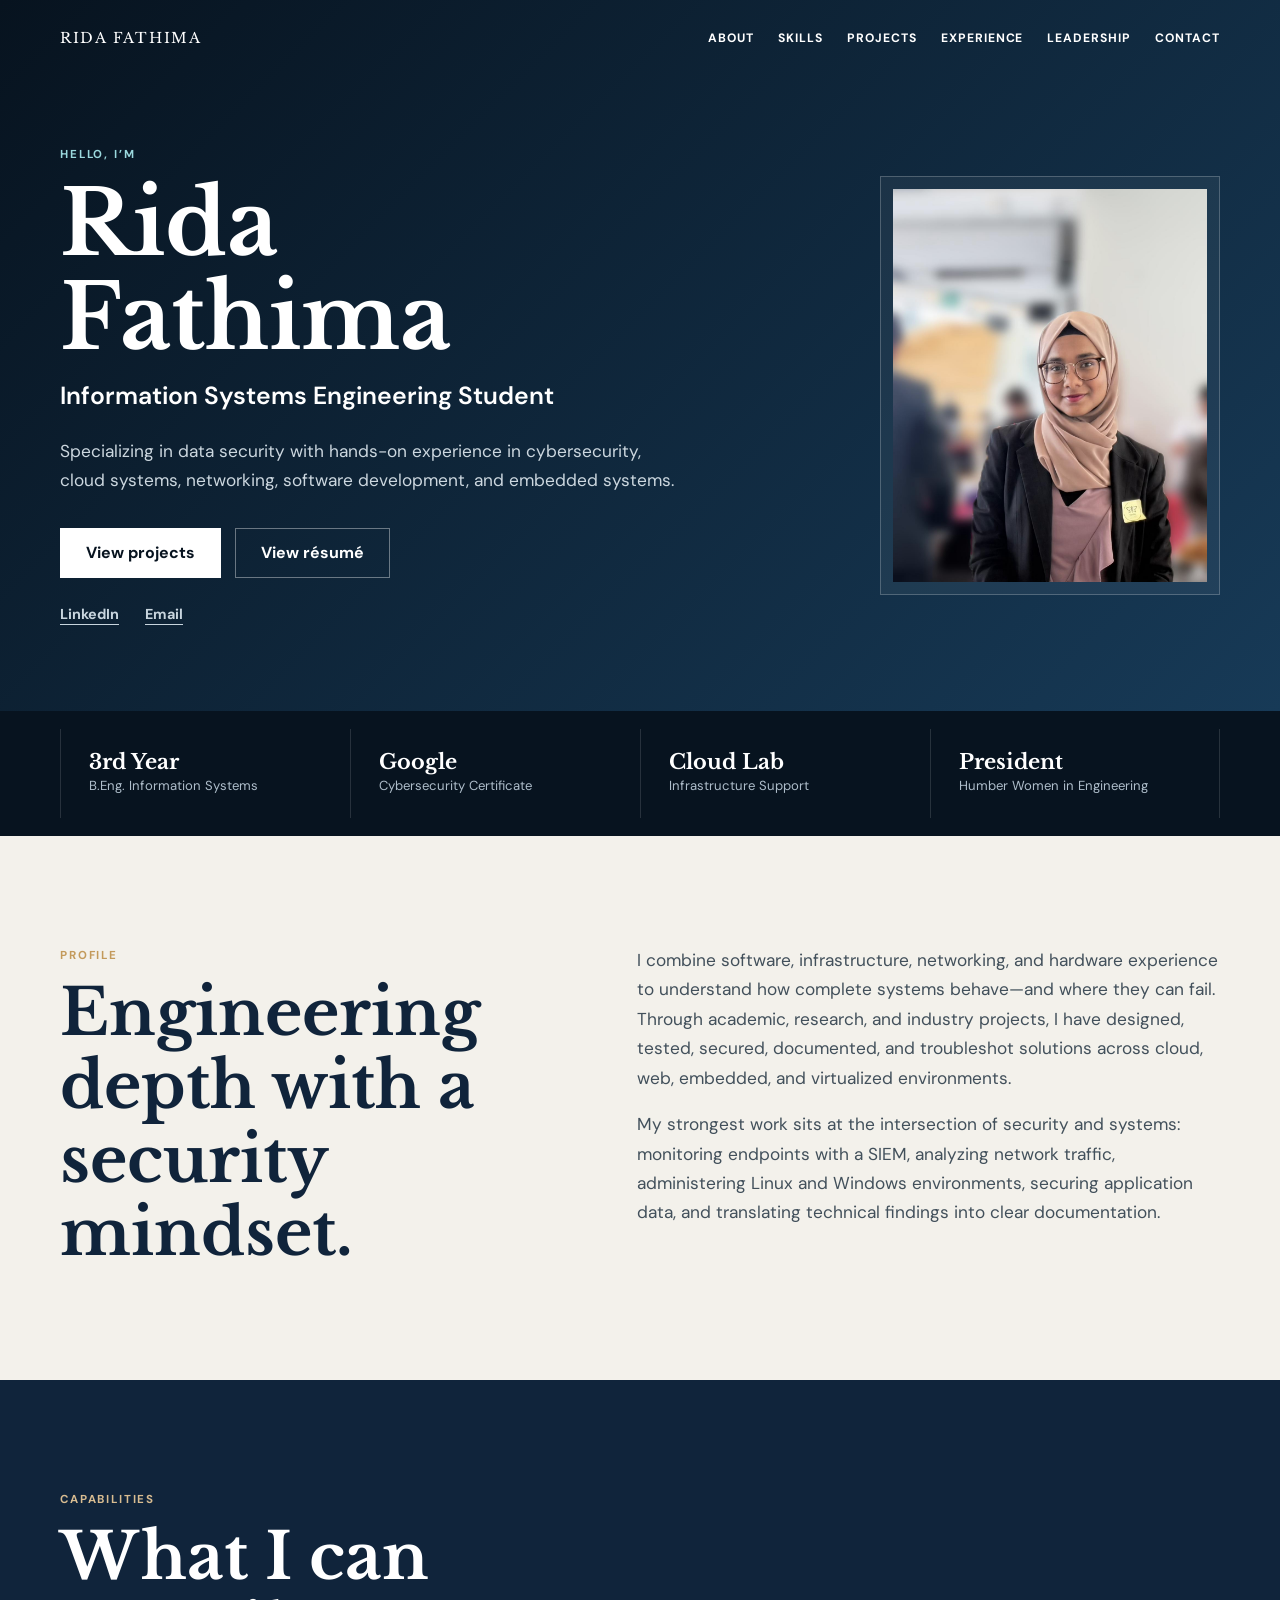
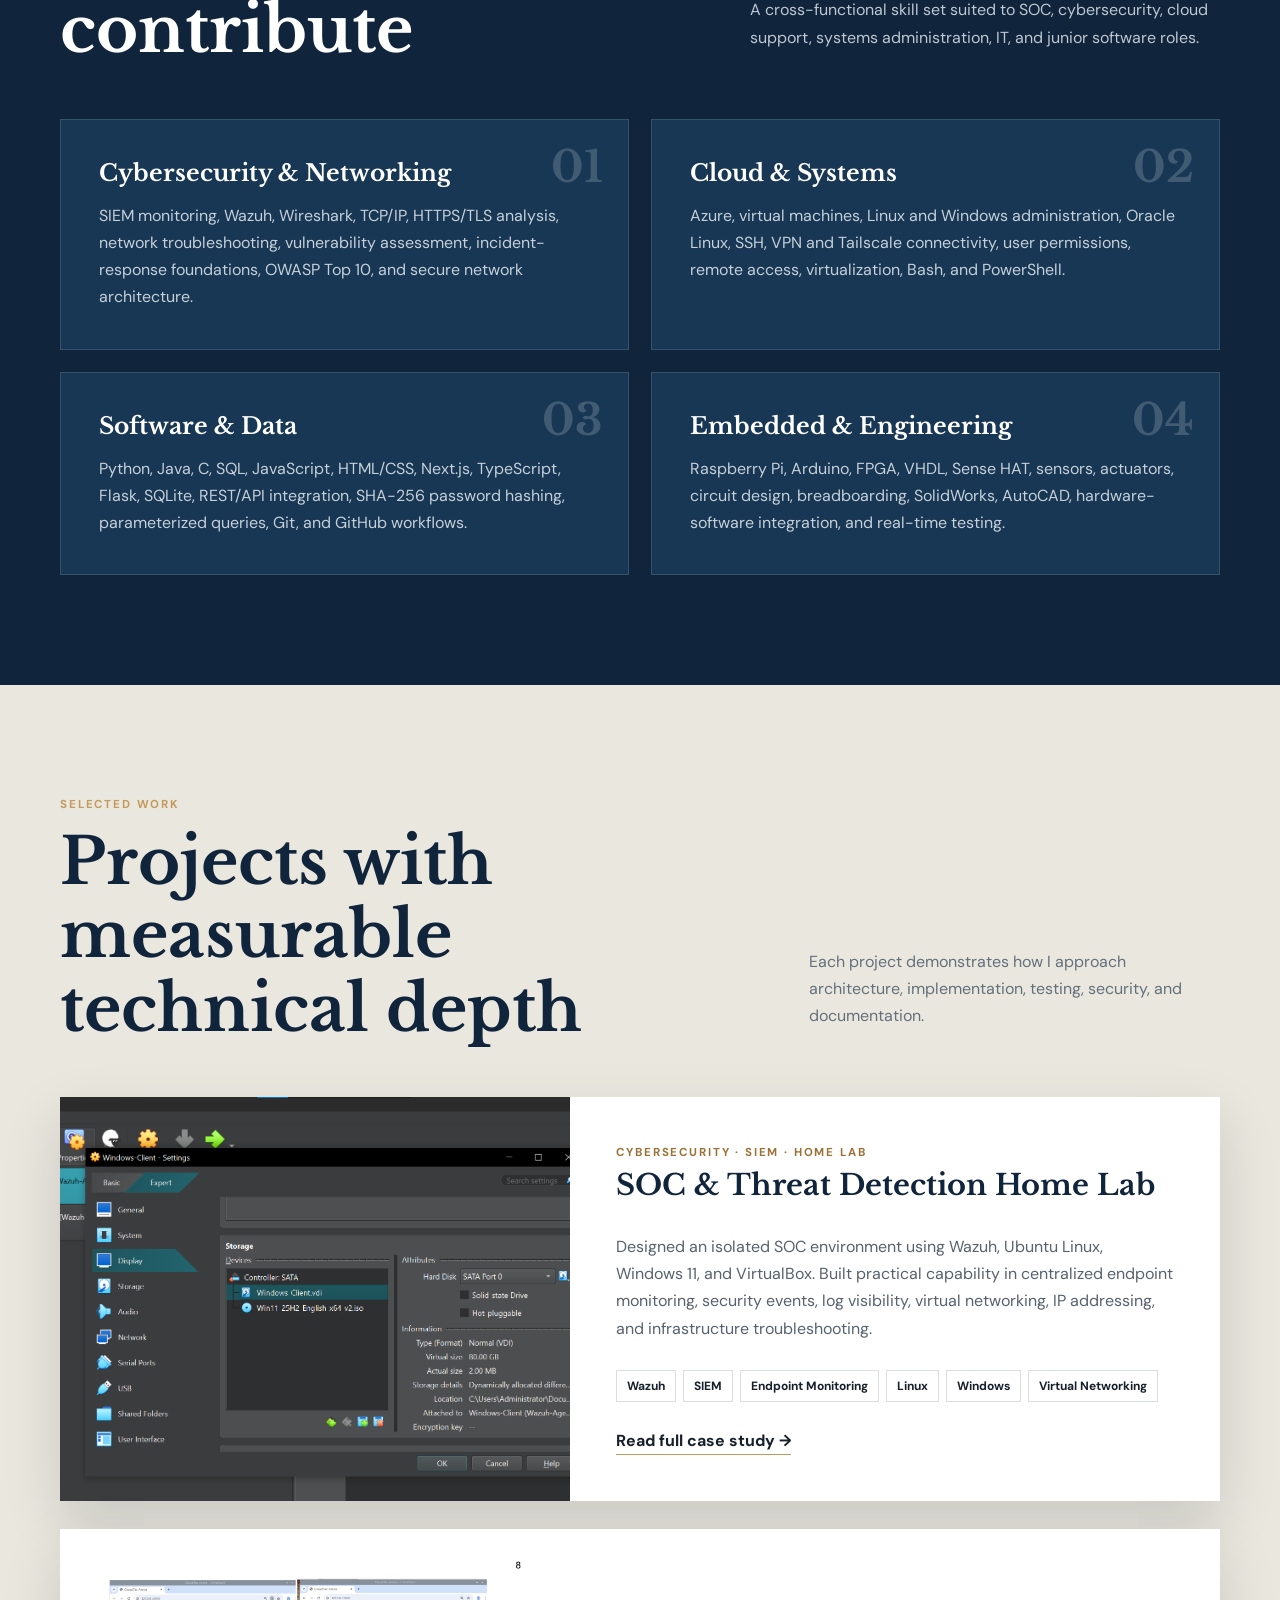
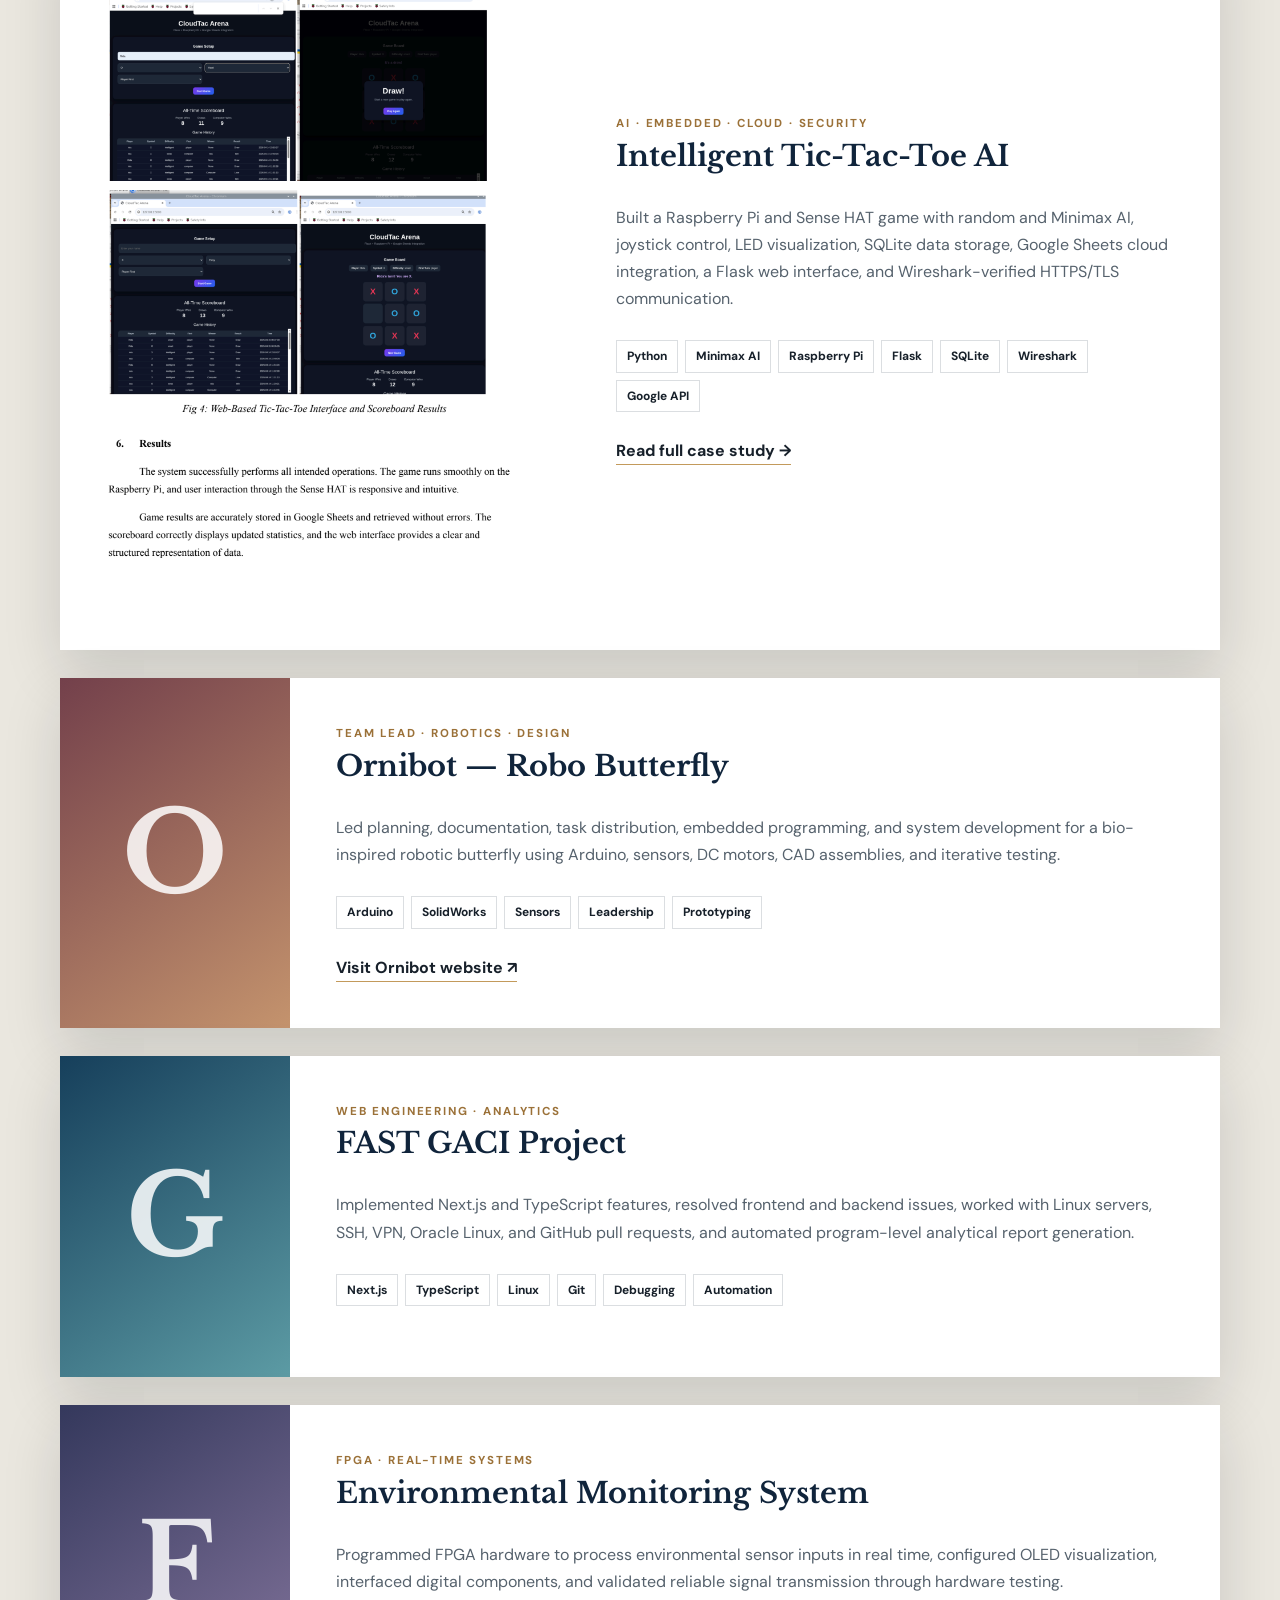
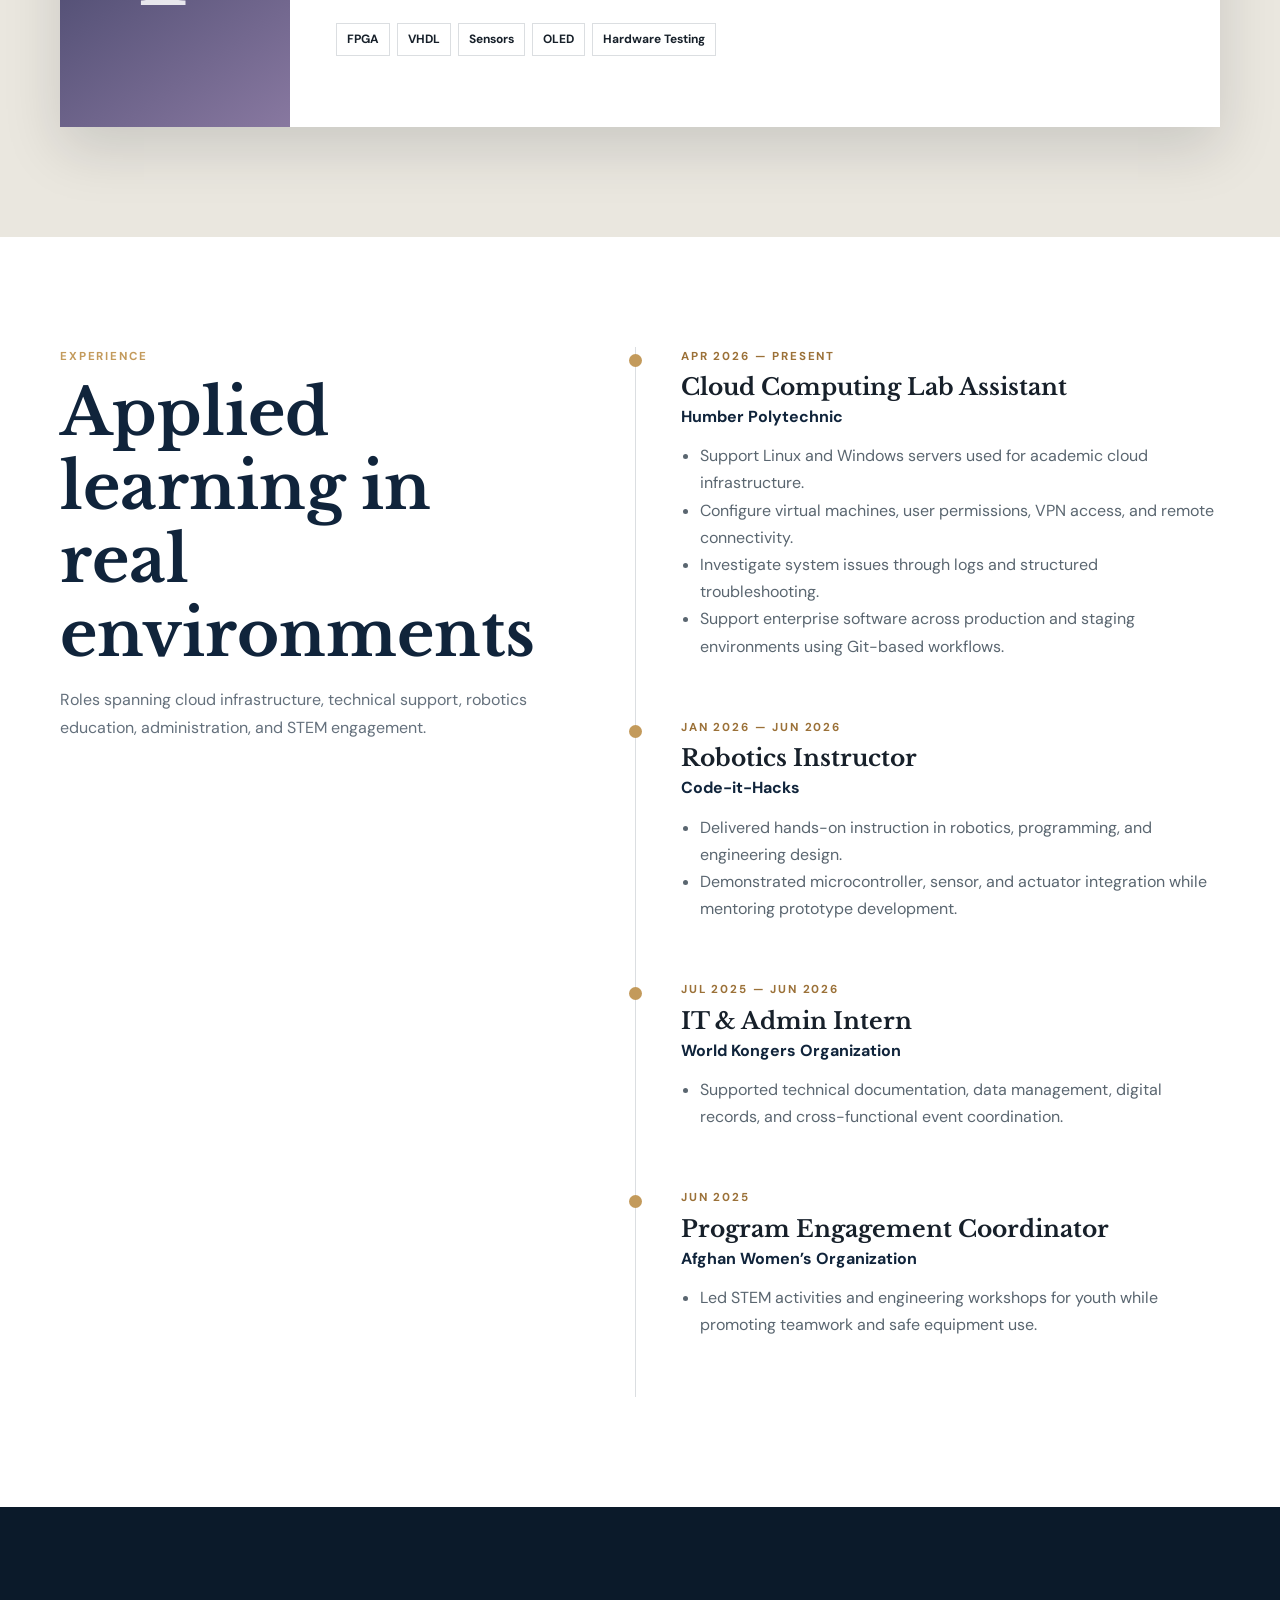
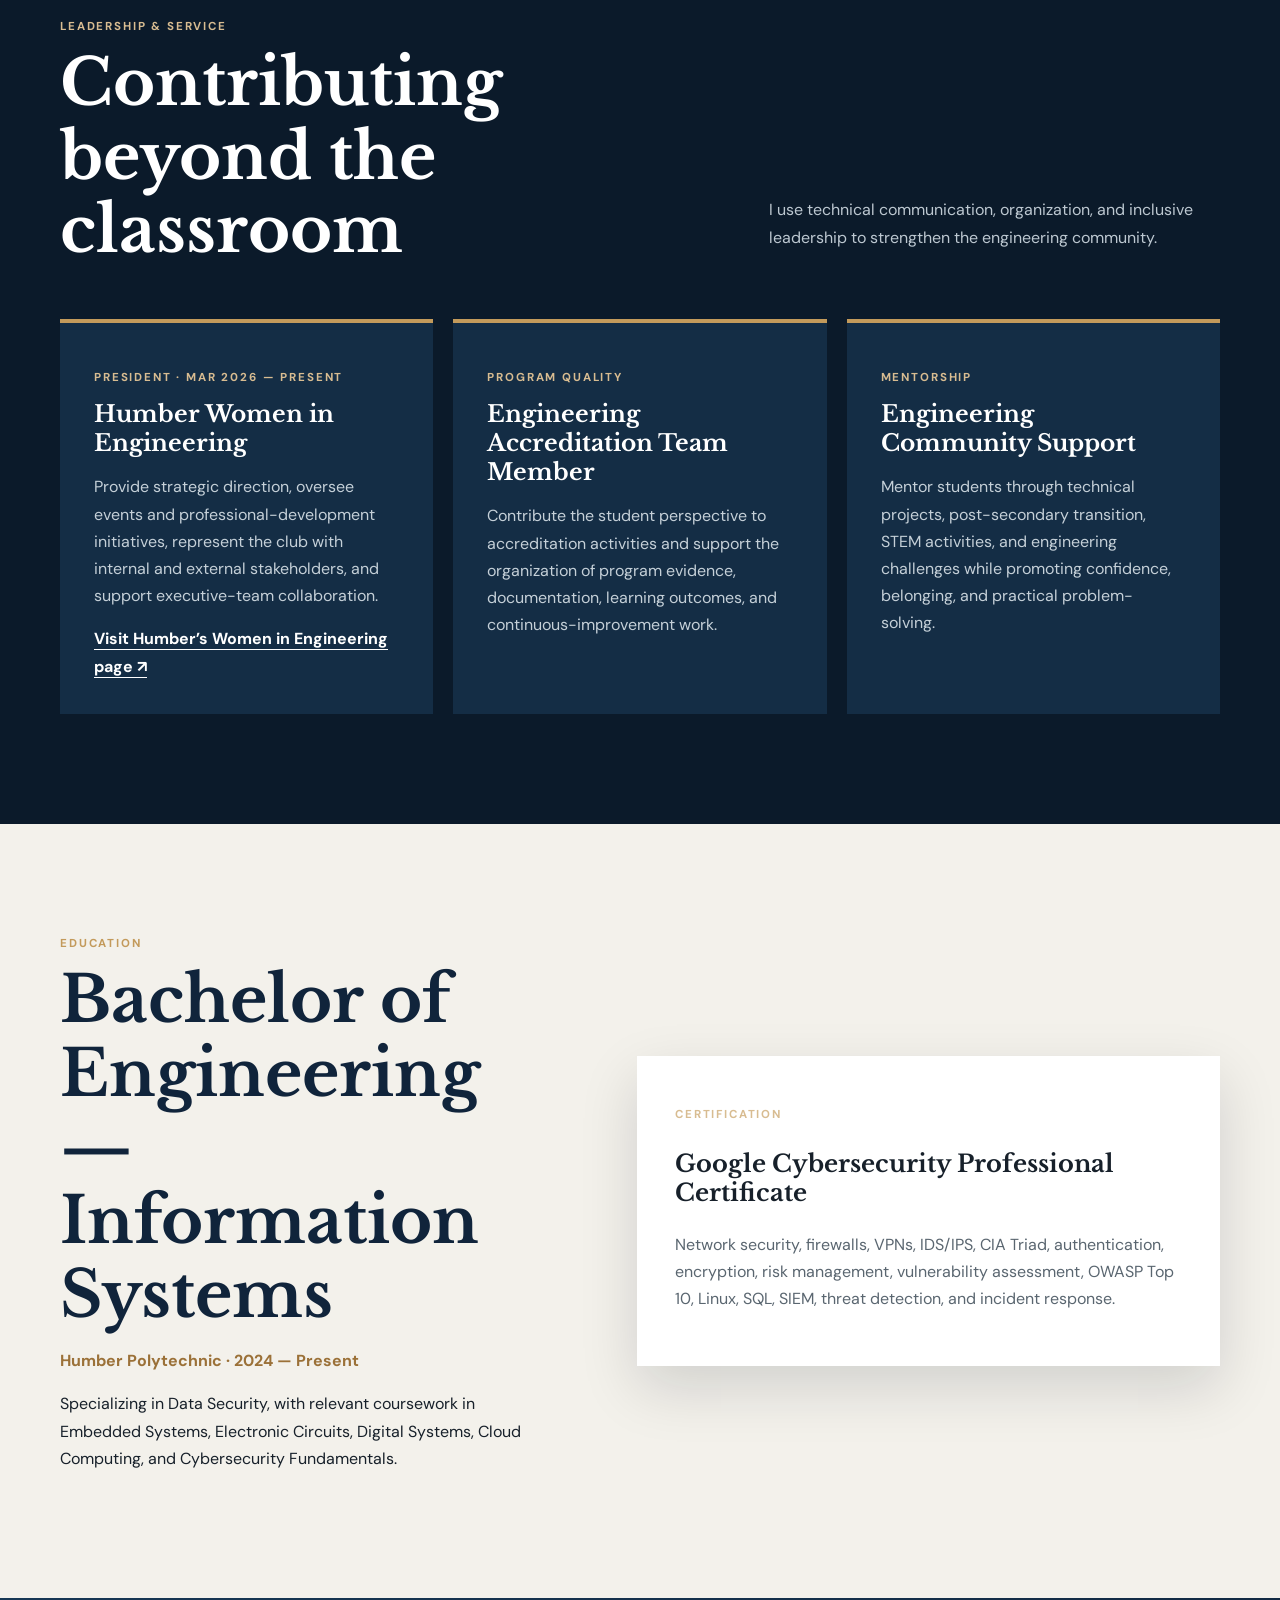
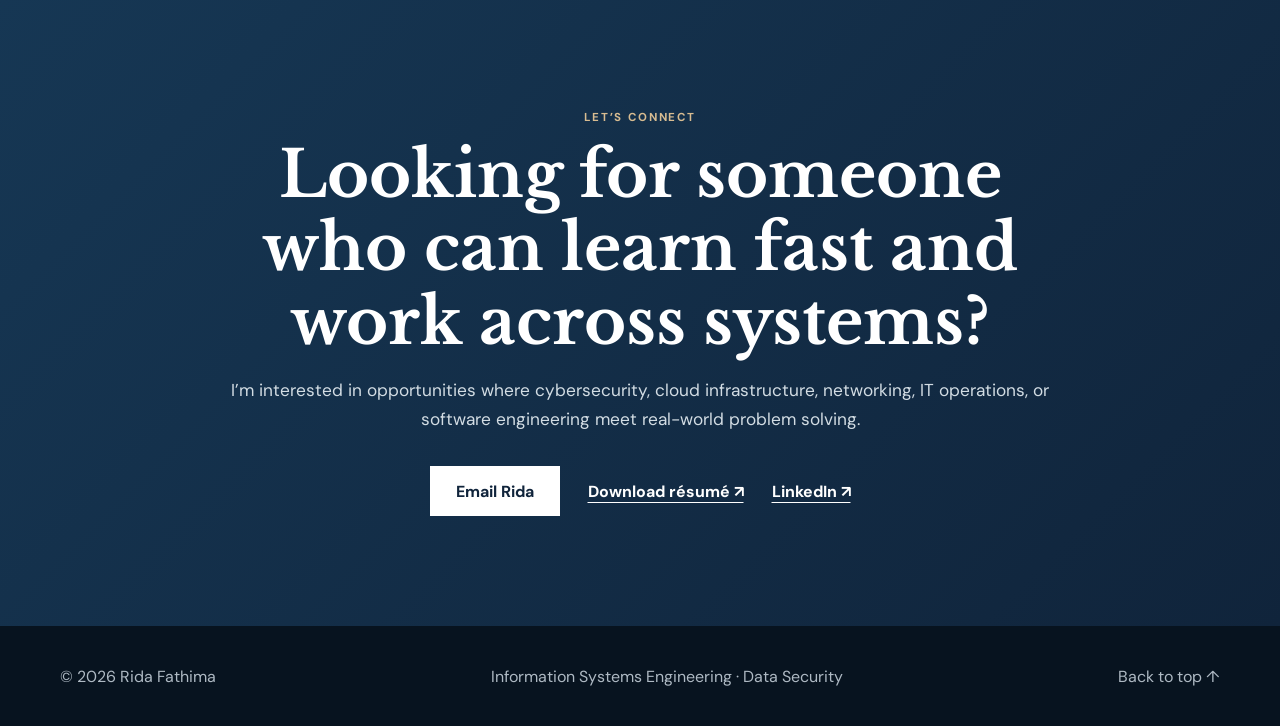
==== commit 62c6a19b: "Simplify portfolio introduction" ====
--- a/portfolio-website/index.html
+++ b/portfolio-website/index.html
@@ -33,26 +33,21 @@
     <section class="hero" aria-labelledby="hero-title">
       <div class="hero-grid container">
         <div class="hero-copy reveal">
-          <p class="eyebrow">INFORMATION SYSTEMS ENGINEERING · DATA SECURITY</p>
-          <h1 id="hero-title">Building secure systems from infrastructure to application.</h1>
-          <p class="hero-lead">I’m Rida Fathima, a third-year engineering student with hands-on experience in cybersecurity, cloud infrastructure, Linux and Windows administration, networking, software development, and embedded systems.</p>
+          <p class="eyebrow">HELLO, I’M</p>
+          <h1 id="hero-title">Rida Fathima</h1>
+          <p class="hero-role">Information Systems Engineering Student</p>
+          <p class="hero-lead">Specializing in data security with hands-on experience in cybersecurity, cloud systems, networking, software development, and embedded systems.</p>
           <div class="hero-actions">
-            <a class="button button-primary" href="#projects">Explore my work</a>
+            <a class="button button-primary" href="#projects">View projects</a>
             <a class="button button-ghost" href="assets/Rida-Fathima-Resume.pdf" target="_blank">View résumé</a>
           </div>
-          <p class="availability"><span></span> Open to cybersecurity, cloud, IT, and systems opportunities</p>
+          <div class="hero-links">
+            <a href="https://www.linkedin.com/in/rida-fathima-204228314" target="_blank" rel="noopener">LinkedIn</a>
+            <a href="mailto:ridafathima345@gmail.com">Email</a>
+          </div>
         </div>
-        <aside class="hero-profile reveal" aria-label="Professional profile">
+        <aside class="hero-photo-wrap reveal" aria-label="Portrait of Rida Fathima">
           <img class="profile-photo" src="images/profile.jpeg" alt="Portrait of Rida Fathima">
-          <div>
-            <p class="profile-label">CURRENT FOCUS</p>
-            <h2>Cybersecurity & Cloud Systems</h2>
-            <p>Mississauga, Ontario · Humber Polytechnic</p>
-          </div>
-          <div class="profile-links">
-            <a href="https://www.linkedin.com/in/rida-fathima-204228314" target="_blank" rel="noopener">LinkedIn ↗</a>
-            <a href="mailto:ridafathima345@gmail.com">Email ↗</a>
-          </div>
         </aside>
       </div>
     </section>
--- a/portfolio-website/style.css
+++ b/portfolio-website/style.css
@@ -1,7 +1,7 @@
 :root{--navy:#10243b;--navy-2:#183754;--ink:#17202a;--muted:#64707c;--paper:#f3f1eb;--white:#fff;--gold:#c39a5b;--cyan:#61c6cf;--line:rgba(16,36,59,.15);--serif:"Libre Baskerville",Georgia,serif;--sans:"DM Sans",Arial,sans-serif;--shadow:0 22px 55px rgba(5,17,29,.14)}
 *{box-sizing:border-box}html{scroll-behavior:smooth}body{margin:0;color:var(--ink);background:var(--paper);font-family:var(--sans);line-height:1.7}a{color:inherit}.container{width:min(1160px,calc(100% - 40px));margin-inline:auto}.section{padding:110px 0}.sr-only{position:absolute;width:1px;height:1px;overflow:hidden;clip:rect(0,0,0,0)}
 .site-header{position:fixed;z-index:20;top:0;width:100%;color:#fff;transition:.3s}.site-header.scrolled{background:rgba(8,24,39,.97);box-shadow:0 8px 30px rgba(0,0,0,.18)}.nav{min-height:76px;display:flex;align-items:center;justify-content:space-between}.logo{font-family:var(--serif);font-size:.9rem;letter-spacing:.12em;text-decoration:none}.nav-links{display:flex;gap:24px}.nav-links a{font-size:.76rem;font-weight:700;letter-spacing:.08em;text-decoration:none;text-transform:uppercase}.nav-links a:hover{color:#dfc59e}.menu-button{display:none;border:0;background:transparent;padding:8px}.menu-button span:not(.sr-only){display:block;width:24px;height:2px;margin:5px;background:#fff}
-.hero{min-height:760px;padding:145px 0 90px;color:#fff;background:radial-gradient(circle at 78% 20%,rgba(97,198,207,.18),transparent 30%),linear-gradient(135deg,#07131f,#102d48 72%,#183754)}.hero-grid{display:grid;grid-template-columns:1.3fr .7fr;gap:85px;align-items:center}.eyebrow,.section-kicker,.project-type,.card-label,.timeline-date,.profile-label{letter-spacing:.16em;font-size:.72rem;font-weight:700}.eyebrow{color:#9bd9de}.hero h1{max-width:850px;margin:18px 0 28px;font:700 clamp(3.2rem,6.8vw,6.2rem)/1.04 var(--serif)}.hero-lead{max-width:750px;color:#ccd7df;font-size:1.14rem}.hero-actions{display:flex;gap:14px;margin:34px 0 25px}.button{display:inline-flex;min-height:50px;align-items:center;justify-content:center;padding:0 25px;border:1px solid transparent;font-weight:700;text-decoration:none;transition:.2s}.button:hover{transform:translateY(-2px)}.button-primary{color:#07131f;background:#fff}.button-ghost{color:#fff;border-color:rgba(255,255,255,.38)}.button-light{color:#10243b;background:#fff}.availability{display:flex;align-items:center;gap:10px;color:#b9c8d3;font-size:.9rem}.availability span{width:9px;height:9px;border-radius:50%;background:#74d59b;box-shadow:0 0 0 5px rgba(116,213,155,.12)}.hero-profile{padding:28px;border:1px solid rgba(255,255,255,.16);background:rgba(255,255,255,.06);box-shadow:var(--shadow)}.profile-photo{width:100%;aspect-ratio:1;display:block;object-fit:cover;filter:saturate(.85)}.hero-profile h2{margin:8px 0;font:700 1.65rem var(--serif)}.profile-label{margin:24px 0 0;color:#9bd9de}.hero-profile p{color:#c7d2da}.profile-links{display:flex;justify-content:space-between;padding-top:18px;border-top:1px solid rgba(255,255,255,.16)}.profile-links a{font-weight:700;text-decoration:none}
+.hero{min-height:680px;padding:145px 0 85px;color:#fff;background:linear-gradient(135deg,#07131f,#173a57)}.hero-grid{display:grid;grid-template-columns:1.15fr .85fr;gap:90px;align-items:center}.eyebrow,.section-kicker,.project-type,.card-label,.timeline-date,.profile-label{letter-spacing:.16em;font-size:.72rem;font-weight:700}.eyebrow{margin:0;color:#9bd9de}.hero h1{margin:12px 0 10px;font:700 clamp(3.3rem,7vw,5.8rem)/1.05 var(--serif)}.hero-role{margin:0 0 20px;color:#fff;font-size:clamp(1.15rem,2.2vw,1.55rem);font-weight:600}.hero-lead{max-width:680px;margin:0;color:#ccd7df;font-size:1.08rem}.hero-actions{display:flex;gap:14px;margin:32px 0 24px}.button{display:inline-flex;min-height:50px;align-items:center;justify-content:center;padding:0 25px;border:1px solid transparent;font-weight:700;text-decoration:none;transition:.2s}.button:hover{transform:translateY(-2px)}.button-primary{color:#07131f;background:#fff}.button-ghost{color:#fff;border-color:rgba(255,255,255,.38)}.button-light{color:#10243b;background:#fff}.hero-links{display:flex;gap:26px}.hero-links a{color:#c8d5de;font-size:.9rem;font-weight:700;text-underline-offset:5px}.hero-photo-wrap{justify-self:end;width:min(340px,100%);padding:12px;border:1px solid rgba(255,255,255,.22);background:rgba(255,255,255,.05)}.profile-photo{width:100%;aspect-ratio:4/5;display:block;object-fit:cover;filter:saturate(.9)}
 .proof-strip{color:#fff;background:#07131f}.proof-grid{min-height:125px;display:grid;grid-template-columns:repeat(4,1fr);align-items:center}.proof-grid div{padding:20px 28px;border-left:1px solid rgba(255,255,255,.13)}.proof-grid div:last-child{border-right:1px solid rgba(255,255,255,.13)}.proof-grid strong,.proof-grid span{display:block}.proof-grid strong{font:700 1.3rem var(--serif)}.proof-grid span{color:#aebdca;font-size:.82rem}
 .section-kicker{margin:0 0 10px;color:var(--gold)}.section-kicker.light{color:#d8bc91}.split-heading,.education-grid{display:grid;grid-template-columns:.9fr 1.1fr;gap:100px}.split-heading h2,.section-heading h2,.sticky-heading h2,.education h2,.contact h2{margin:0;color:var(--navy);font:700 clamp(2.3rem,5vw,4rem)/1.15 var(--serif)}.about-copy{font-size:1.08rem;color:#42505b}.about-copy p:first-child{margin-top:0}
 .skills-section{color:#fff;background:#10243b}.section-heading{display:flex;align-items:end;justify-content:space-between;gap:50px;margin-bottom:52px}.section-heading h2,.section-heading.dark h2{color:#fff}.section-heading>p{max-width:470px;color:#bdc8d1}.capability-grid{display:grid;grid-template-columns:repeat(2,1fr);gap:22px}.capability-card{position:relative;padding:38px;border:1px solid rgba(255,255,255,.13);background:#183754}.capability-number{position:absolute;right:25px;top:20px;color:rgba(255,255,255,.18);font:700 2.7rem var(--serif)}.capability-card h3{max-width:75%;margin:0 0 15px;font:700 1.45rem var(--serif)}.capability-card p{margin:0;color:#c5d0d8}
@@ -10,6 +10,6 @@
 .leadership{color:#fff;background:#0b1a2a}.leadership-grid{display:grid;grid-template-columns:repeat(3,1fr);gap:20px}.leadership-card{padding:34px;border-top:4px solid var(--gold);background:#142d45}.leadership-card h3{margin:9px 0 15px;font:700 1.45rem var(--serif)}.leadership-card p:not(.card-label){color:#c5d0d8}.leadership-card a{font-weight:700;text-underline-offset:5px}.card-label{color:#d8bc91}
 .education-grid{align-items:center}.education-school{color:#9b7138;font-weight:700}.certificate{padding:38px;background:#fff;box-shadow:var(--shadow)}.certificate h3{font:700 1.5rem var(--serif)}.certificate p:last-child{color:#5a6670}.contact{color:#fff;text-align:center;background:linear-gradient(135deg,#163754,#10243b)}.contact-content{max-width:850px}.contact h2{color:#fff}.contact-content>p:not(.section-kicker){color:#d2dce3;font-size:1.08rem}.contact-actions{display:flex;justify-content:center;align-items:center;gap:28px;margin-top:32px}.text-link{text-underline-offset:5px;font-weight:700}footer{color:#aeb9c3;background:#07131f}.footer-content{min-height:100px;display:flex;align-items:center;justify-content:space-between}.footer-content a{text-decoration:none}
 .reveal{opacity:0;transform:translateY(20px);transition:opacity .7s,transform .7s}.reveal.visible{opacity:1;transform:none}
-@media(max-width:900px){.nav-links{gap:14px}.nav-links a{font-size:.68rem}.hero-grid{grid-template-columns:1fr}.hero-profile{max-width:430px}.proof-grid{grid-template-columns:repeat(2,1fr)}.proof-grid div:nth-child(2){border-right:1px solid rgba(255,255,255,.13)}.split-heading,.education-grid,.experience-layout{grid-template-columns:1fr;gap:55px}.sticky-heading{position:static}.leadership-grid{grid-template-columns:1fr}.project-card,.project-card.compact{grid-template-columns:1fr}.project-monogram{min-height:190px}}
-@media(max-width:700px){.section{padding:78px 0}.menu-button{display:block}.nav-links{position:absolute;top:76px;left:0;width:100%;display:none;flex-direction:column;padding:14px 20px 24px;background:#07131f}.nav-links.open{display:flex}.nav-links a{padding:10px 0;font-size:.75rem}.hero{padding-top:120px}.hero h1{font-size:3.1rem}.hero-actions,.contact-actions{align-items:stretch;flex-direction:column}.proof-grid,.capability-grid{grid-template-columns:1fr}.proof-grid div{border-right:1px solid rgba(255,255,255,.13)}.section-heading{display:block}.project-copy{padding:32px 25px}.project-visual{min-height:260px}.footer-content{padding:25px 0;flex-direction:column;justify-content:center;text-align:center}}
+@media(max-width:900px){.nav-links{gap:14px}.nav-links a{font-size:.68rem}.hero-grid{grid-template-columns:1fr;gap:50px}.hero-photo-wrap{justify-self:start;max-width:330px}.proof-grid{grid-template-columns:repeat(2,1fr)}.proof-grid div:nth-child(2){border-right:1px solid rgba(255,255,255,.13)}.split-heading,.education-grid,.experience-layout{grid-template-columns:1fr;gap:55px}.sticky-heading{position:static}.leadership-grid{grid-template-columns:1fr}.project-card,.project-card.compact{grid-template-columns:1fr}.project-monogram{min-height:190px}}
+@media(max-width:700px){.section{padding:78px 0}.menu-button{display:block}.nav-links{position:absolute;top:76px;left:0;width:100%;display:none;flex-direction:column;padding:14px 20px 24px;background:#07131f}.nav-links.open{display:flex}.nav-links a{padding:10px 0;font-size:.75rem}.hero{min-height:auto;padding:120px 0 70px}.hero h1{font-size:3.1rem}.hero-actions,.contact-actions{align-items:stretch;flex-direction:column}.hero-photo-wrap{width:min(290px,100%)}.proof-grid,.capability-grid{grid-template-columns:1fr}.proof-grid div{border-right:1px solid rgba(255,255,255,.13)}.section-heading{display:block}.project-copy{padding:32px 25px}.project-visual{min-height:260px}.footer-content{padding:25px 0;flex-direction:column;justify-content:center;text-align:center}}
 @media(prefers-reduced-motion:reduce){html{scroll-behavior:auto}.reveal{opacity:1;transform:none;transition:none}}
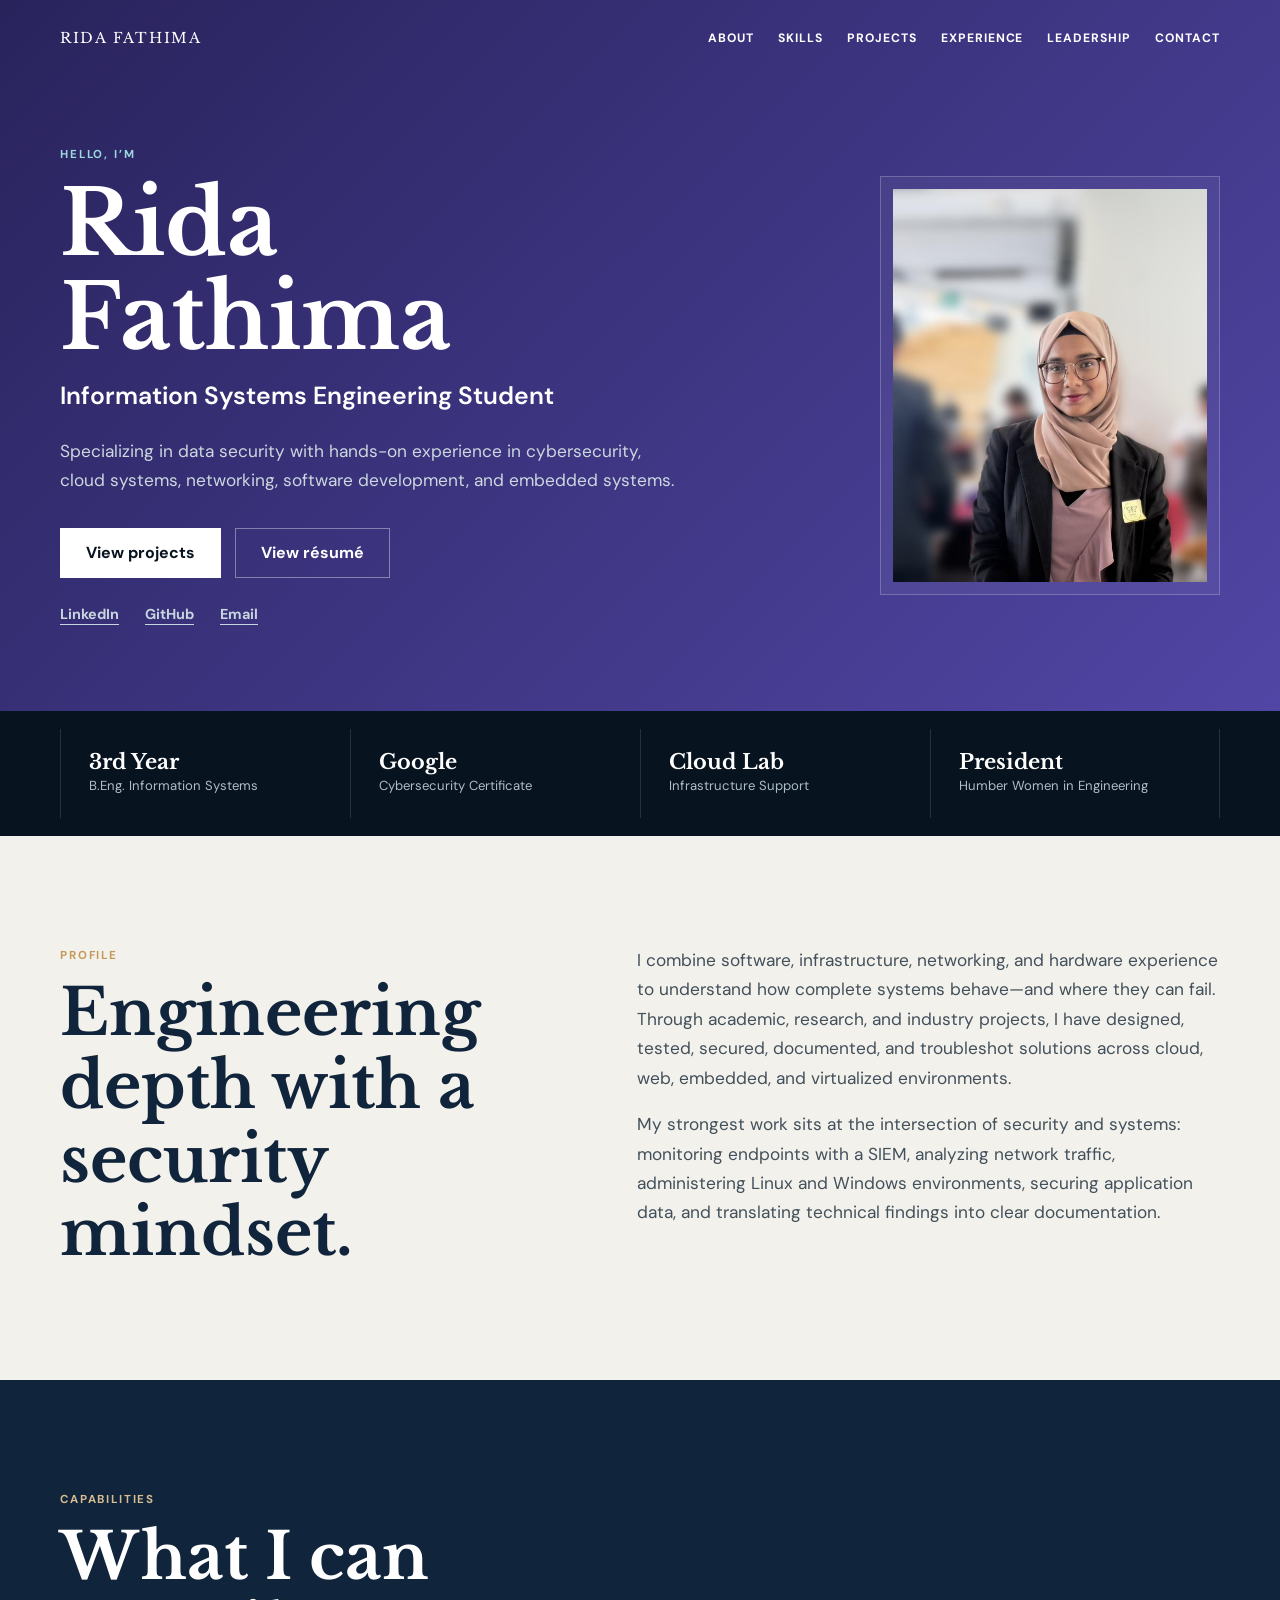
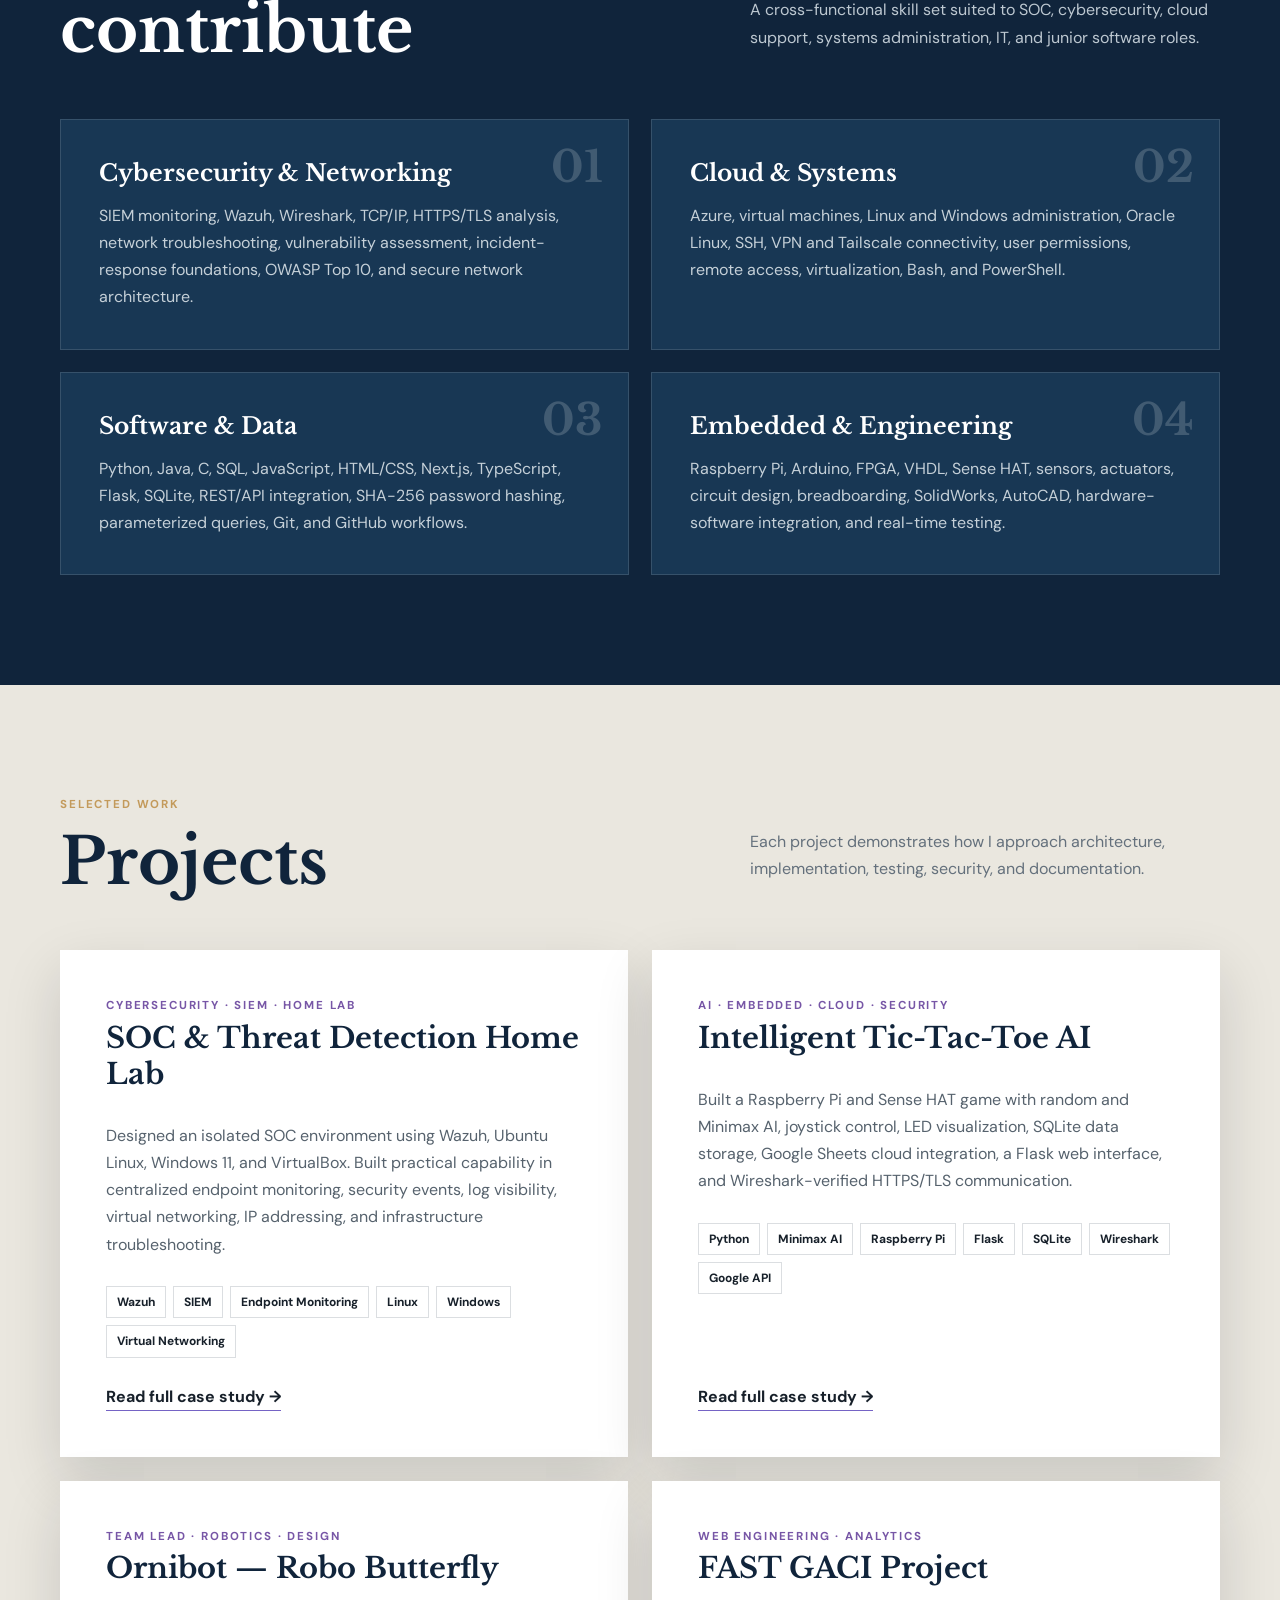
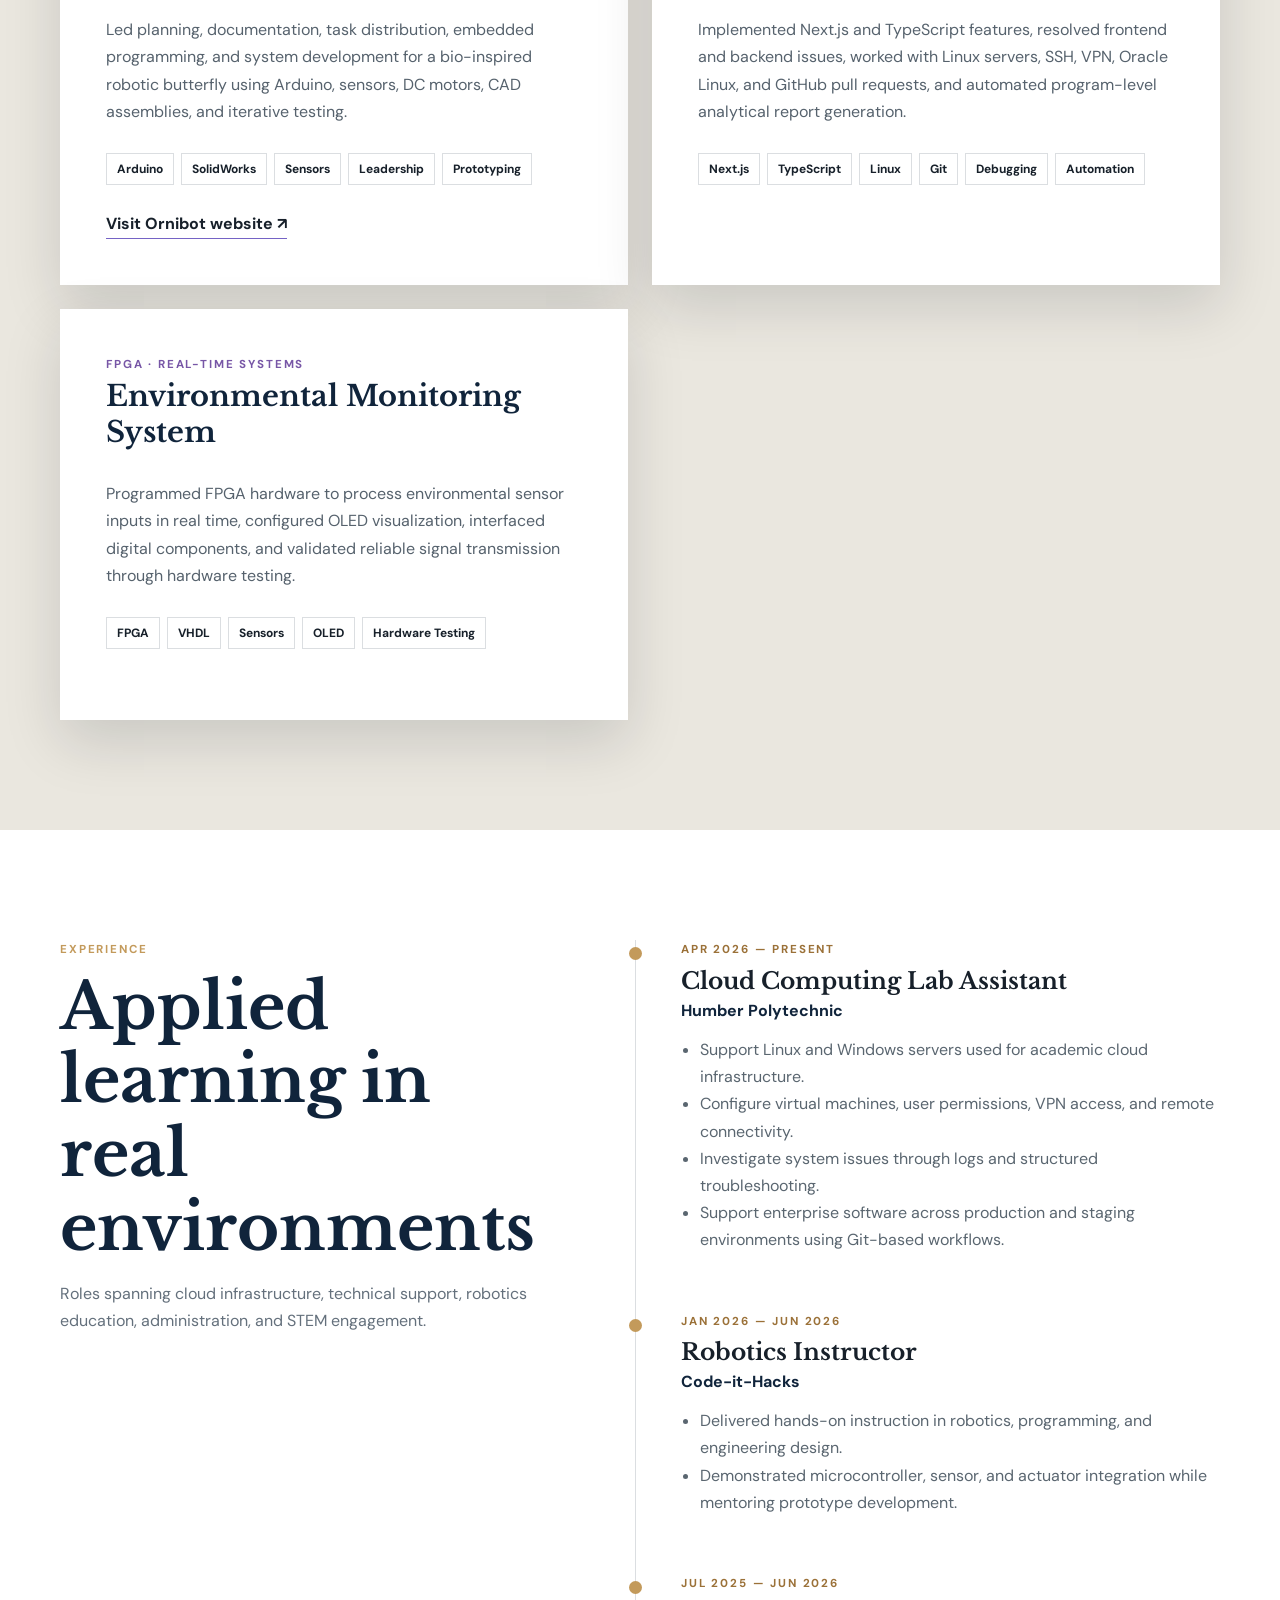
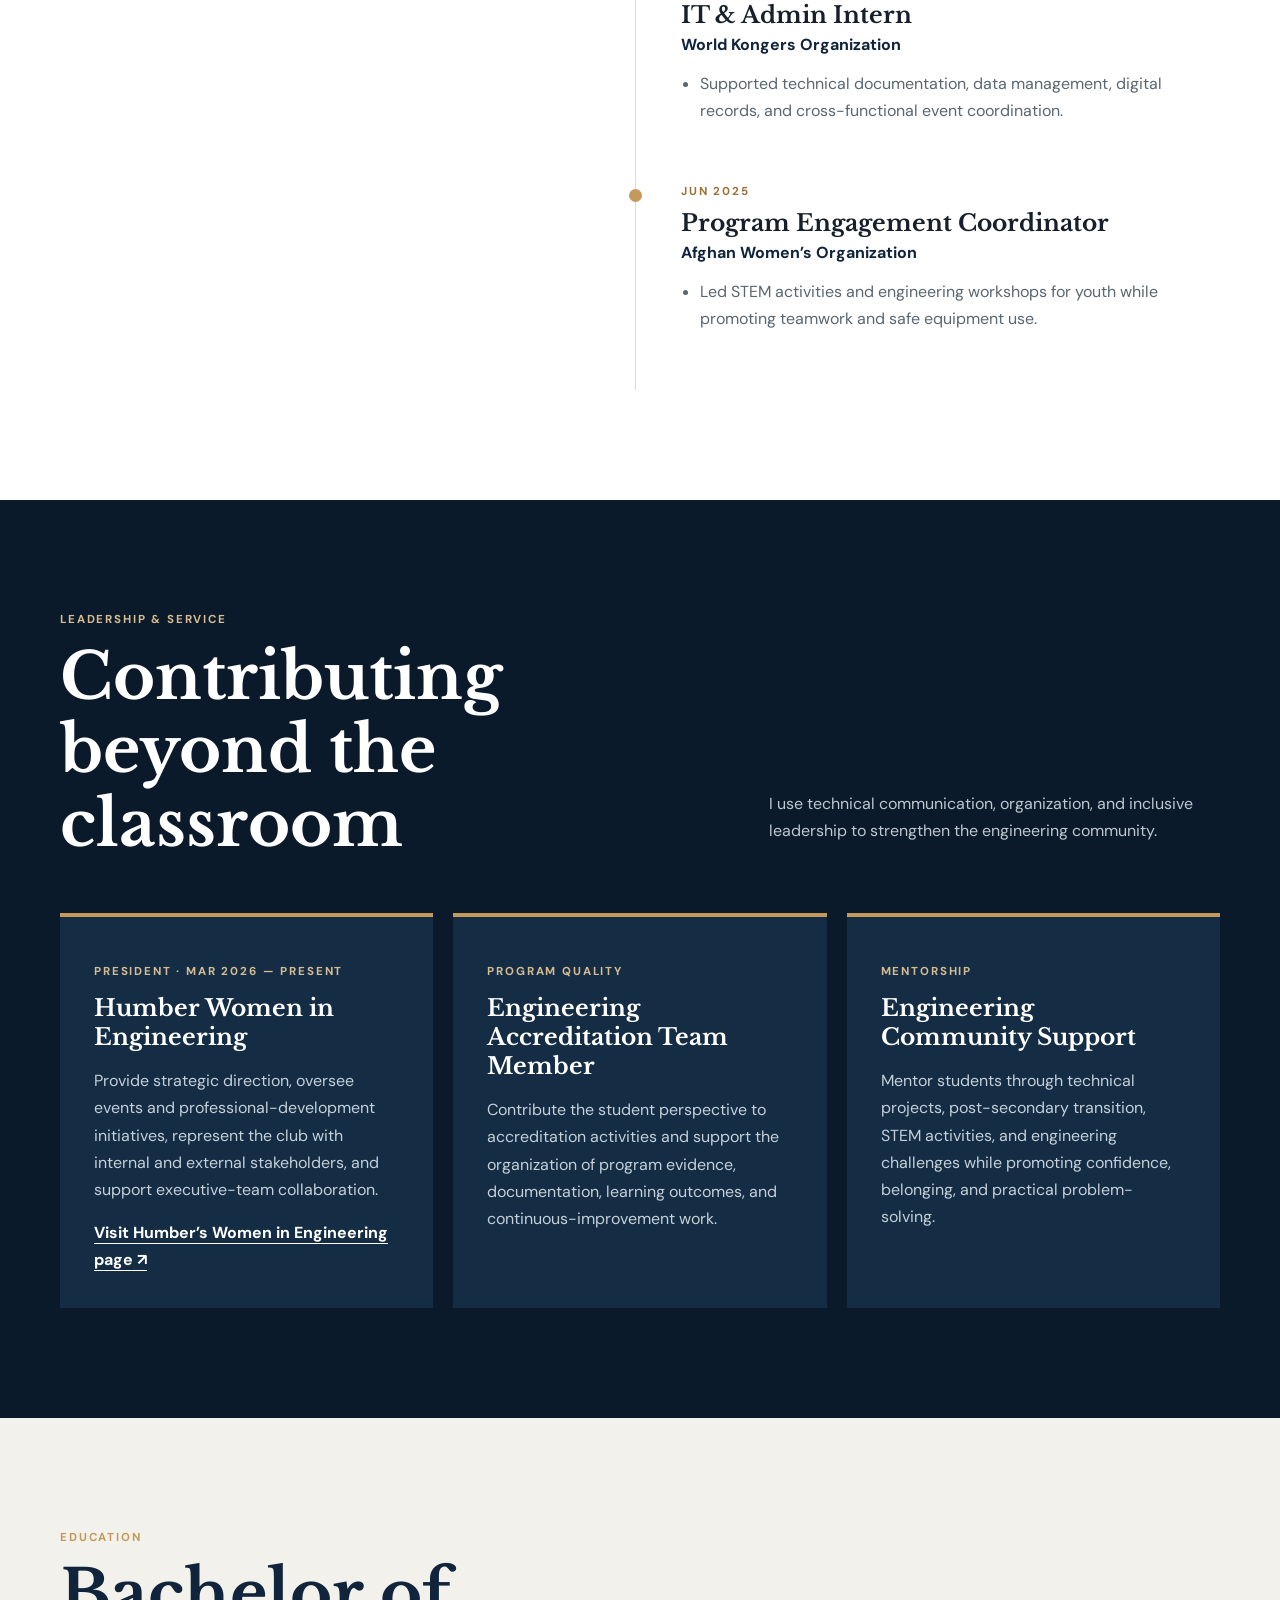
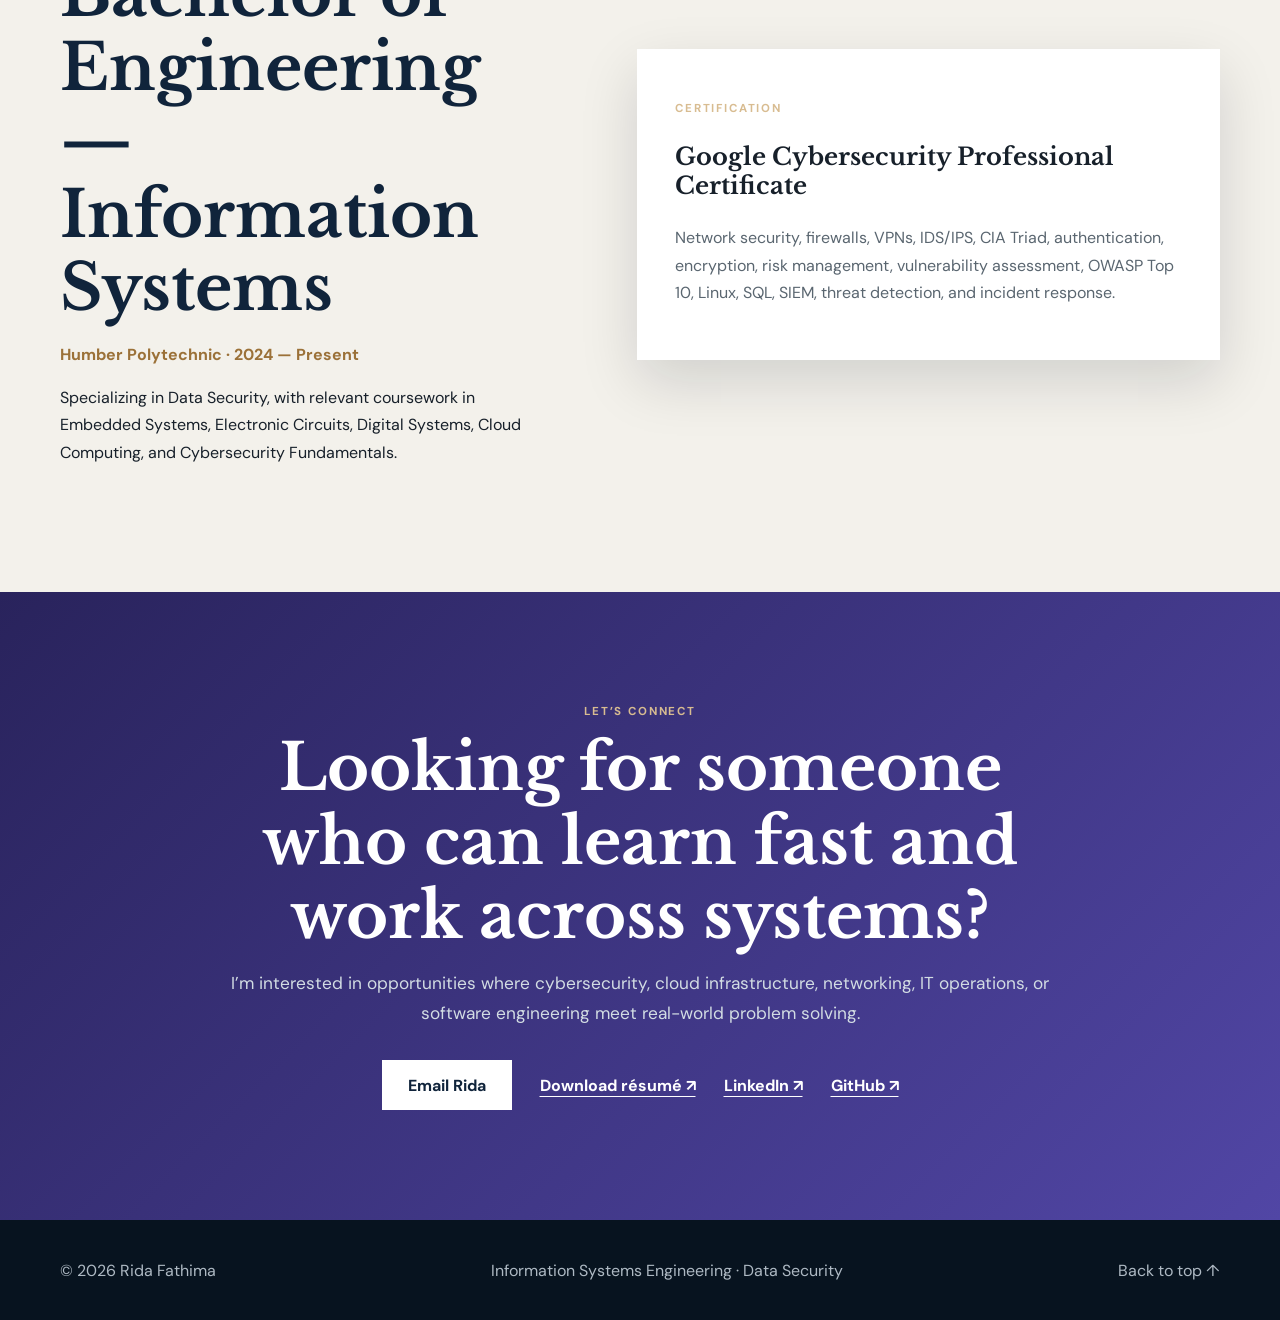
==== commit b889a1f4: "Simplify projects and update portfolio colors" ====
--- a/portfolio-website/index.html
+++ b/portfolio-website/index.html
@@ -43,6 +43,7 @@
           </div>
           <div class="hero-links">
             <a href="https://www.linkedin.com/in/rida-fathima-204228314" target="_blank" rel="noopener">LinkedIn</a>
+            <a href="https://github.com/Rida-2006" target="_blank" rel="noopener">GitHub</a>
             <a href="mailto:ridafathima345@gmail.com">Email</a>
           </div>
         </div>
@@ -89,12 +90,11 @@
     <section class="section projects" id="projects">
       <div class="container">
         <div class="section-heading dark reveal">
-          <div><p class="section-kicker">SELECTED WORK</p><h2>Projects with measurable technical depth</h2></div>
+          <div><p class="section-kicker">SELECTED WORK</p><h2>Projects</h2></div>
           <p>Each project demonstrates how I approach architecture, implementation, testing, security, and documentation.</p>
         </div>
         <div class="project-list">
           <article class="project-card featured reveal">
-            <a class="project-visual" href="soc-project.html"><img src="images/soc-lab.png" alt="VirtualBox SOC lab with Ubuntu and Windows endpoints"></a>
             <div class="project-copy">
               <p class="project-type">CYBERSECURITY · SIEM · HOME LAB</p>
               <h3>SOC & Threat Detection Home Lab</h3>
@@ -105,7 +105,6 @@
           </article>
 
           <article class="project-card reveal">
-            <a class="project-visual" href="tictactoe-project.html"><img src="images/tictactoe-web.png" alt="CloudTAC Arena web interface and game scoreboard"></a>
             <div class="project-copy">
               <p class="project-type">AI · EMBEDDED · CLOUD · SECURITY</p>
               <h3>Intelligent Tic-Tac-Toe AI</h3>
@@ -116,7 +115,6 @@
           </article>
 
           <article class="project-card compact reveal">
-            <div class="project-monogram ornibot" aria-hidden="true">O</div>
             <div class="project-copy">
               <p class="project-type">TEAM LEAD · ROBOTICS · DESIGN</p>
               <h3>Ornibot — Robo Butterfly</h3>
@@ -127,7 +125,6 @@
           </article>
 
           <article class="project-card compact reveal">
-            <div class="project-monogram gaci" aria-hidden="true">G</div>
             <div class="project-copy">
               <p class="project-type">WEB ENGINEERING · ANALYTICS</p>
               <h3>FAST GACI Project</h3>
@@ -137,7 +134,6 @@
           </article>
 
           <article class="project-card compact reveal">
-            <div class="project-monogram fpga" aria-hidden="true">F</div>
             <div class="project-copy">
               <p class="project-type">FPGA · REAL-TIME SYSTEMS</p>
               <h3>Environmental Monitoring System</h3>
@@ -184,7 +180,7 @@
         <p class="section-kicker light">LET’S CONNECT</p>
         <h2>Looking for someone who can learn fast and work across systems?</h2>
         <p>I’m interested in opportunities where cybersecurity, cloud infrastructure, networking, IT operations, or software engineering meet real-world problem solving.</p>
-        <div class="contact-actions"><a class="button button-light" href="mailto:ridafathima345@gmail.com">Email Rida</a><a class="text-link" href="assets/Rida-Fathima-Resume.pdf" target="_blank">Download résumé ↗</a><a class="text-link" href="https://www.linkedin.com/in/rida-fathima-204228314" target="_blank" rel="noopener">LinkedIn ↗</a></div>
+        <div class="contact-actions"><a class="button button-light" href="mailto:ridafathima345@gmail.com">Email Rida</a><a class="text-link" href="assets/Rida-Fathima-Resume.pdf" target="_blank">Download résumé ↗</a><a class="text-link" href="https://www.linkedin.com/in/rida-fathima-204228314" target="_blank" rel="noopener">LinkedIn ↗</a><a class="text-link" href="https://github.com/Rida-2006" target="_blank" rel="noopener">GitHub ↗</a></div>
       </div>
     </section>
   </main>
--- a/portfolio-website/style.css
+++ b/portfolio-website/style.css
@@ -10,6 +10,13 @@
 .leadership{color:#fff;background:#0b1a2a}.leadership-grid{display:grid;grid-template-columns:repeat(3,1fr);gap:20px}.leadership-card{padding:34px;border-top:4px solid var(--gold);background:#142d45}.leadership-card h3{margin:9px 0 15px;font:700 1.45rem var(--serif)}.leadership-card p:not(.card-label){color:#c5d0d8}.leadership-card a{font-weight:700;text-underline-offset:5px}.card-label{color:#d8bc91}
 .education-grid{align-items:center}.education-school{color:#9b7138;font-weight:700}.certificate{padding:38px;background:#fff;box-shadow:var(--shadow)}.certificate h3{font:700 1.5rem var(--serif)}.certificate p:last-child{color:#5a6670}.contact{color:#fff;text-align:center;background:linear-gradient(135deg,#163754,#10243b)}.contact-content{max-width:850px}.contact h2{color:#fff}.contact-content>p:not(.section-kicker){color:#d2dce3;font-size:1.08rem}.contact-actions{display:flex;justify-content:center;align-items:center;gap:28px;margin-top:32px}.text-link{text-underline-offset:5px;font-weight:700}footer{color:#aeb9c3;background:#07131f}.footer-content{min-height:100px;display:flex;align-items:center;justify-content:space-between}.footer-content a{text-decoration:none}
 .reveal{opacity:0;transform:translateY(20px);transition:opacity .7s,transform .7s}.reveal.visible{opacity:1;transform:none}
+.hero,.contact{background:linear-gradient(135deg,#29235c,#5146a5)}
+.project-list{grid-template-columns:repeat(2,minmax(0,1fr));gap:24px}
+.project-card,.project-card.compact{display:block}
+.project-copy{height:100%;justify-content:flex-start}
+.project-type{color:#7756a6}
+.project-link{margin-top:auto;border-bottom-color:#7563c5}
 @media(max-width:900px){.nav-links{gap:14px}.nav-links a{font-size:.68rem}.hero-grid{grid-template-columns:1fr;gap:50px}.hero-photo-wrap{justify-self:start;max-width:330px}.proof-grid{grid-template-columns:repeat(2,1fr)}.proof-grid div:nth-child(2){border-right:1px solid rgba(255,255,255,.13)}.split-heading,.education-grid,.experience-layout{grid-template-columns:1fr;gap:55px}.sticky-heading{position:static}.leadership-grid{grid-template-columns:1fr}.project-card,.project-card.compact{grid-template-columns:1fr}.project-monogram{min-height:190px}}
+@media(max-width:900px){.project-list{grid-template-columns:1fr}}
 @media(max-width:700px){.section{padding:78px 0}.menu-button{display:block}.nav-links{position:absolute;top:76px;left:0;width:100%;display:none;flex-direction:column;padding:14px 20px 24px;background:#07131f}.nav-links.open{display:flex}.nav-links a{padding:10px 0;font-size:.75rem}.hero{min-height:auto;padding:120px 0 70px}.hero h1{font-size:3.1rem}.hero-actions,.contact-actions{align-items:stretch;flex-direction:column}.hero-photo-wrap{width:min(290px,100%)}.proof-grid,.capability-grid{grid-template-columns:1fr}.proof-grid div{border-right:1px solid rgba(255,255,255,.13)}.section-heading{display:block}.project-copy{padding:32px 25px}.project-visual{min-height:260px}.footer-content{padding:25px 0;flex-direction:column;justify-content:center;text-align:center}}
 @media(prefers-reduced-motion:reduce){html{scroll-behavior:auto}.reveal{opacity:1;transform:none;transition:none}}
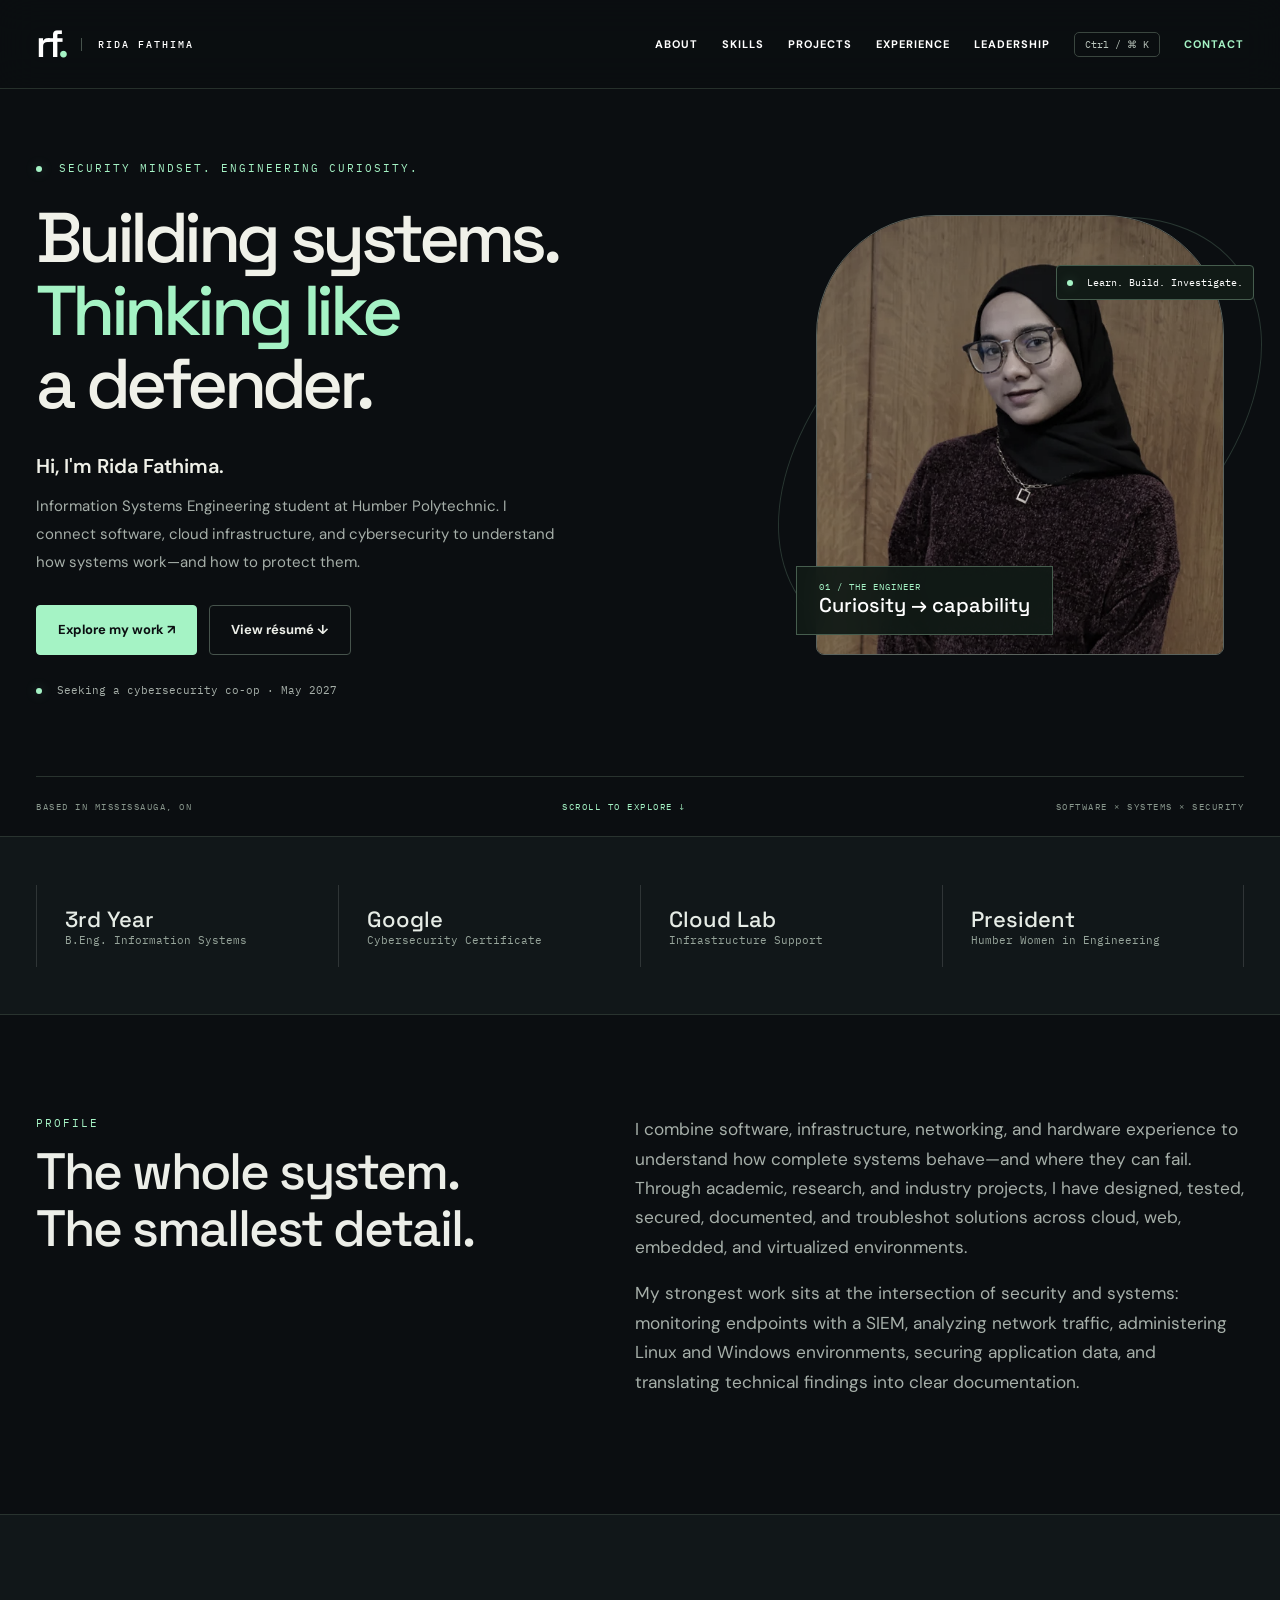
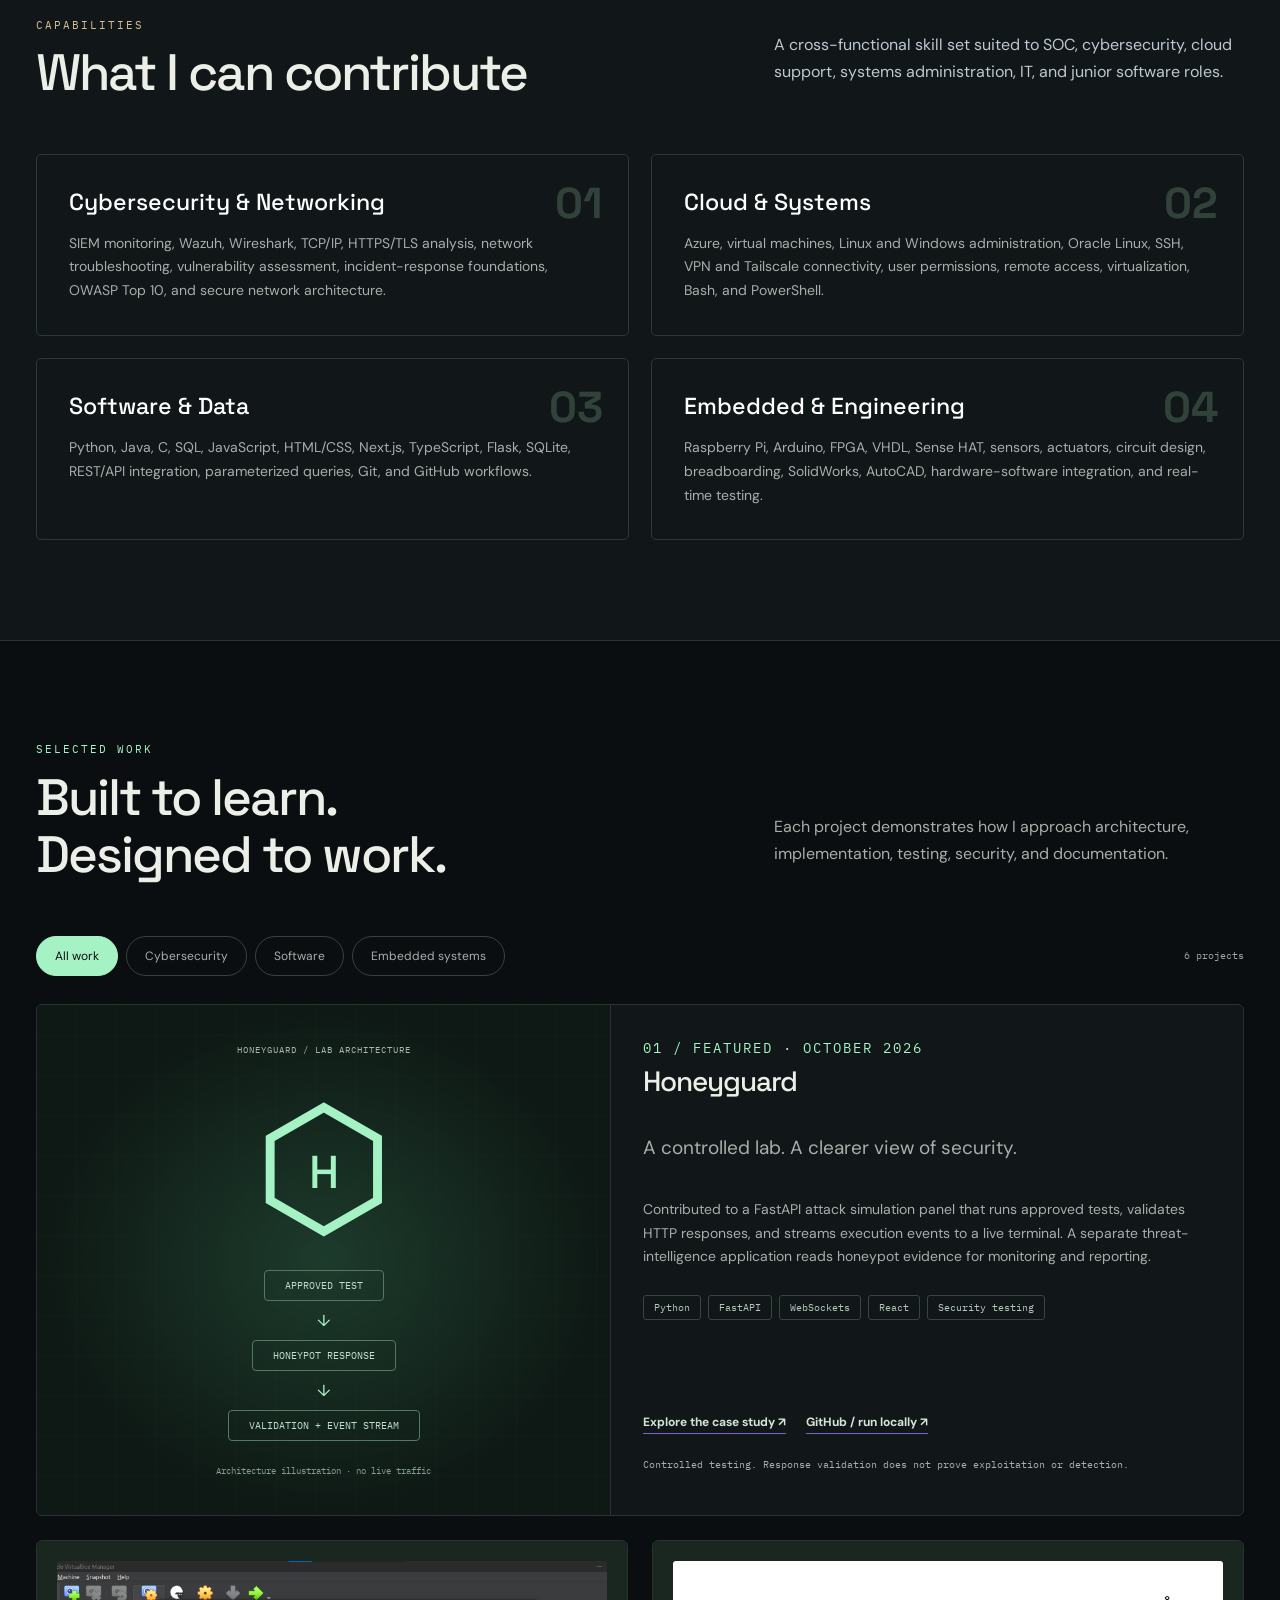
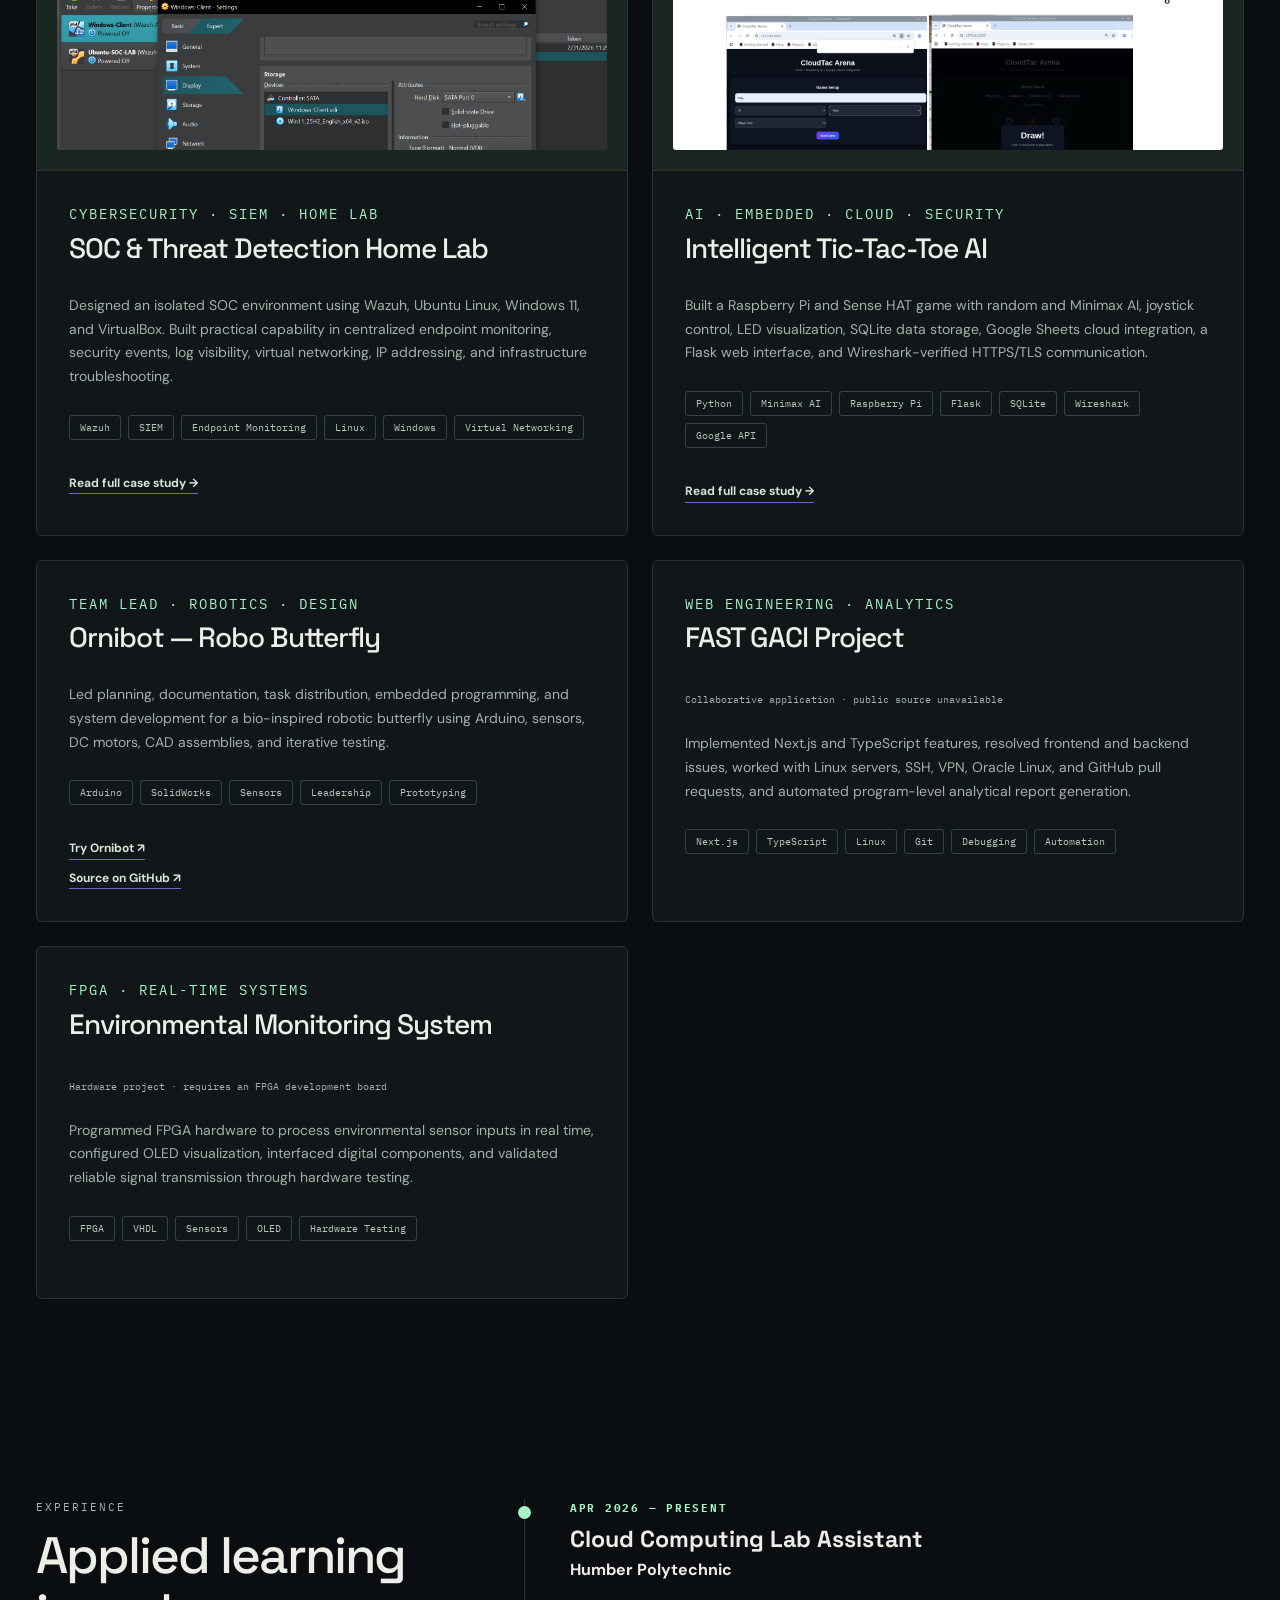
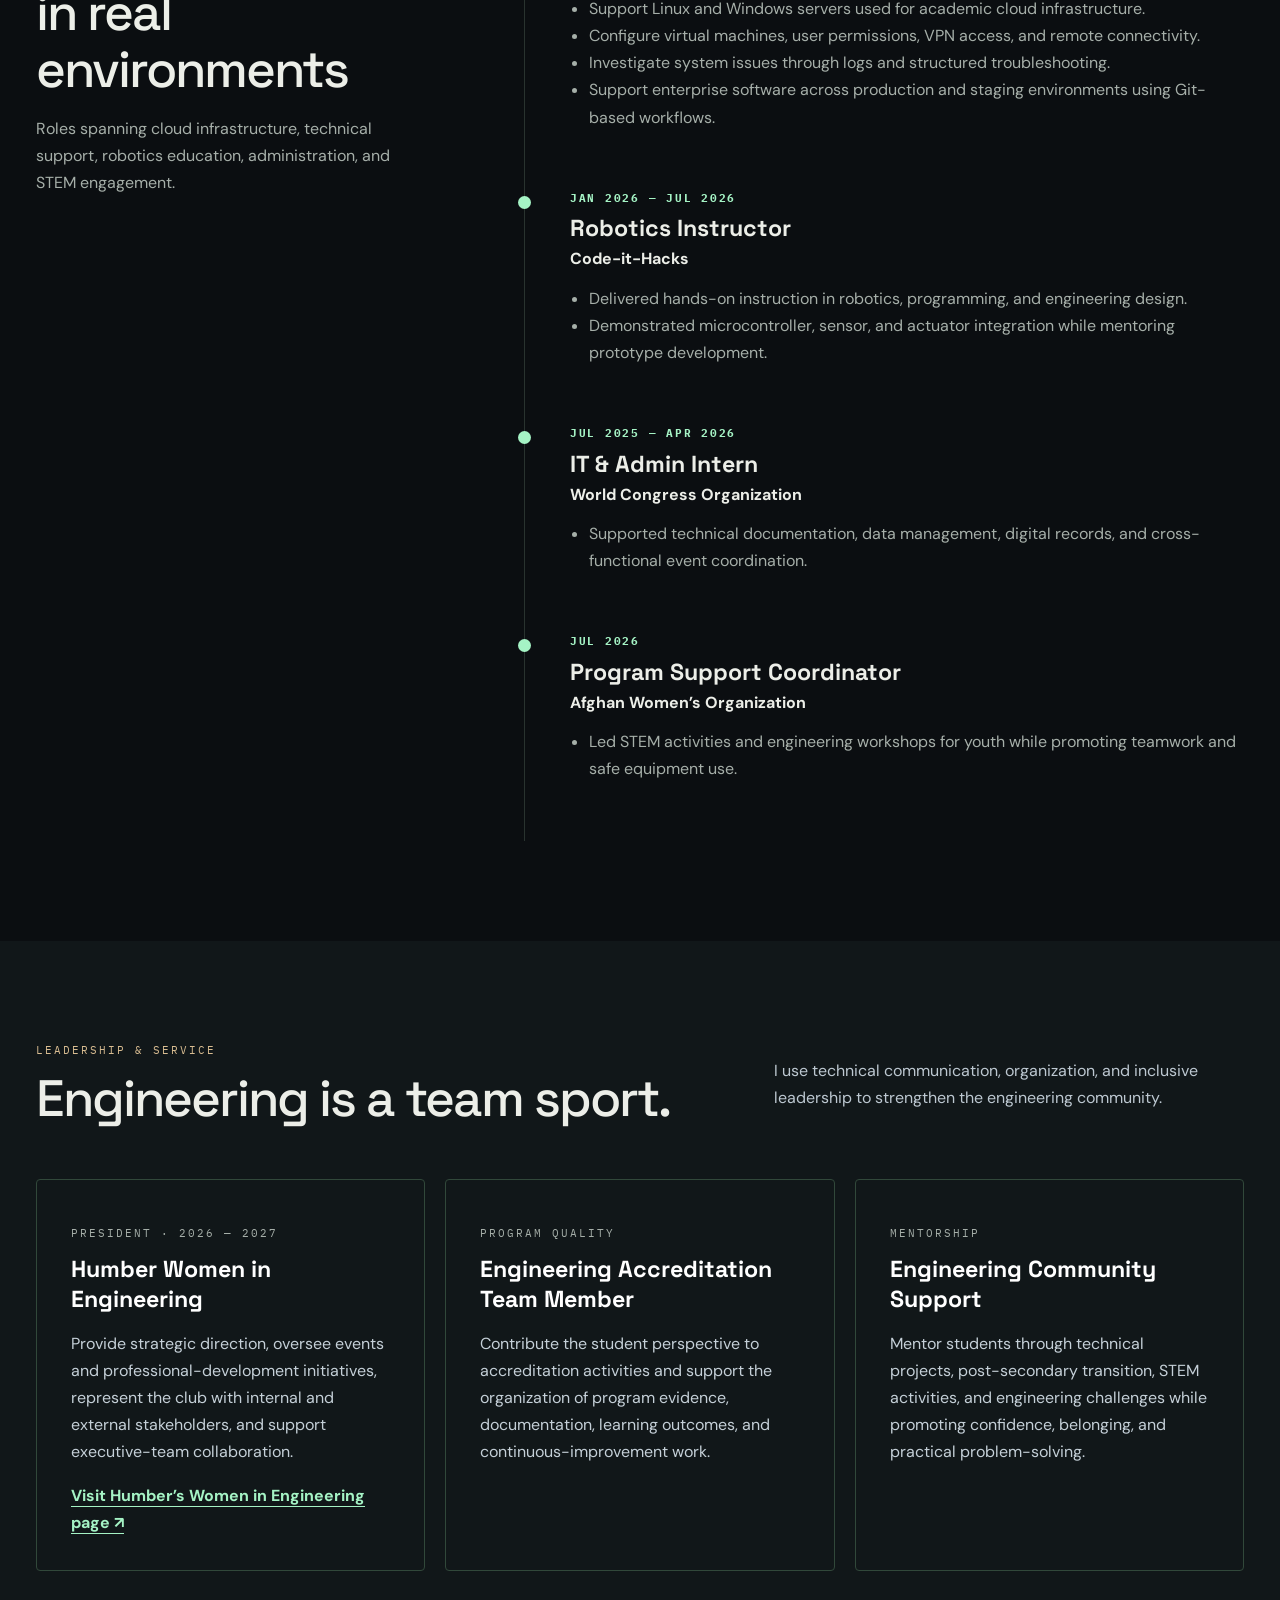
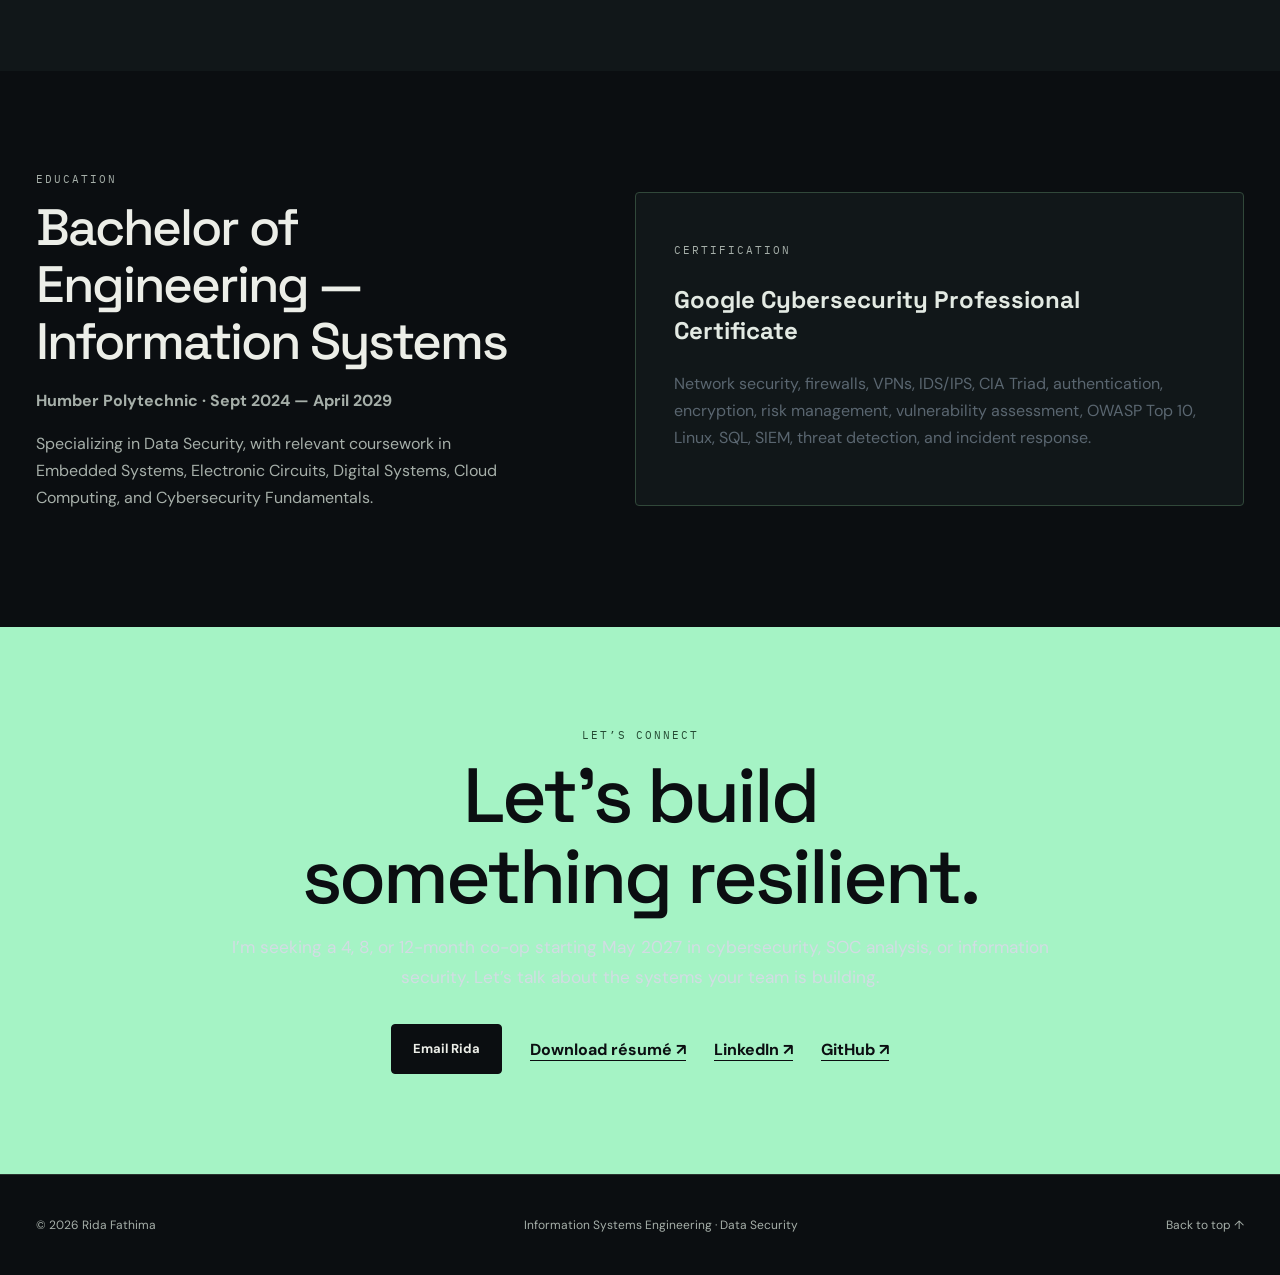
==== commit 60dfe67a: "Redesign cybersecurity portfolio and feature Honeyguard with updated resume" ====
--- a/portfolio-website/index.html
+++ b/portfolio-website/index.html
@@ -1,191 +1,168 @@
-<!DOCTYPE html>
-<html lang="en">
-<head>
-  <meta charset="UTF-8">
-  <meta name="viewport" content="width=device-width, initial-scale=1.0">
-  <meta name="description" content="Rida Fathima is an Information Systems Engineering student specializing in data security, cloud systems, cybersecurity, networking, and embedded development.">
-  <title>Rida Fathima | Cybersecurity & Information Systems Engineering</title>
-  <link rel="preconnect" href="https://fonts.googleapis.com">
-  <link rel="preconnect" href="https://fonts.gstatic.com" crossorigin>
-  <link href="https://fonts.googleapis.com/css2?family=DM+Sans:wght@400;500;600;700&family=Libre+Baskerville:wght@400;700&display=swap" rel="stylesheet">
-  <link rel="stylesheet" href="style.css">
-</head>
-<body>
-  <header class="site-header" id="top">
-    <nav class="nav container" aria-label="Main navigation">
-      <a class="logo" href="#top">RIDA FATHIMA</a>
-      <button class="menu-button" type="button" aria-expanded="false" aria-controls="nav-links">
-        <span></span><span></span><span></span>
-        <span class="sr-only">Open menu</span>
-      </button>
-      <div class="nav-links" id="nav-links">
-        <a href="#about">About</a>
-        <a href="#skills">Skills</a>
-        <a href="#projects">Projects</a>
-        <a href="#experience">Experience</a>
-        <a href="#leadership">Leadership</a>
-        <a href="#contact">Contact</a>
-      </div>
-    </nav>
-  </header>
-
-  <main>
-    <section class="hero" aria-labelledby="hero-title">
-      <div class="hero-grid container">
-        <div class="hero-copy reveal">
-          <p class="eyebrow">HELLO, I’M</p>
-          <h1 id="hero-title">Rida Fathima</h1>
-          <p class="hero-role">Information Systems Engineering Student</p>
-          <p class="hero-lead">Specializing in data security with hands-on experience in cybersecurity, cloud systems, networking, software development, and embedded systems.</p>
-          <div class="hero-actions">
-            <a class="button button-primary" href="#projects">View projects</a>
-            <a class="button button-ghost" href="assets/Rida-Fathima-Resume.pdf" target="_blank">View résumé</a>
-          </div>
-          <div class="hero-links">
-            <a href="https://www.linkedin.com/in/rida-fathima-204228314" target="_blank" rel="noopener">LinkedIn</a>
-            <a href="https://github.com/Rida-2006" target="_blank" rel="noopener">GitHub</a>
-            <a href="mailto:ridafathima345@gmail.com">Email</a>
-          </div>
-        </div>
-        <aside class="hero-photo-wrap reveal" aria-label="Portrait of Rida Fathima">
-          <img class="profile-photo" src="images/profile.jpeg" alt="Portrait of Rida Fathima">
-        </aside>
-      </div>
-    </section>
-
-    <section class="proof-strip" aria-label="Career highlights">
-      <div class="container proof-grid">
-        <div><strong>3rd Year</strong><span>B.Eng. Information Systems</span></div>
-        <div><strong>Google</strong><span>Cybersecurity Certificate</span></div>
-        <div><strong>Cloud Lab</strong><span>Infrastructure Support</span></div>
-        <div><strong>President</strong><span>Humber Women in Engineering</span></div>
-      </div>
-    </section>
-
-    <section class="section about" id="about">
-      <div class="container split-heading reveal">
-        <div><p class="section-kicker">PROFILE</p><h2>Engineering depth with a security mindset.</h2></div>
-        <div class="about-copy">
-          <p>I combine software, infrastructure, networking, and hardware experience to understand how complete systems behave—and where they can fail. Through academic, research, and industry projects, I have designed, tested, secured, documented, and troubleshot solutions across cloud, web, embedded, and virtualized environments.</p>
-          <p>My strongest work sits at the intersection of security and systems: monitoring endpoints with a SIEM, analyzing network traffic, administering Linux and Windows environments, securing application data, and translating technical findings into clear documentation.</p>
-        </div>
-      </div>
-    </section>
-
-    <section class="section skills-section" id="skills">
-      <div class="container">
-        <div class="section-heading reveal">
-          <div><p class="section-kicker light">CAPABILITIES</p><h2>What I can contribute</h2></div>
-          <p>A cross-functional skill set suited to SOC, cybersecurity, cloud support, systems administration, IT, and junior software roles.</p>
-        </div>
-        <div class="capability-grid">
-          <article class="capability-card reveal"><span class="capability-number">01</span><h3>Cybersecurity & Networking</h3><p>SIEM monitoring, Wazuh, Wireshark, TCP/IP, HTTPS/TLS analysis, network troubleshooting, vulnerability assessment, incident-response foundations, OWASP Top 10, and secure network architecture.</p></article>
-          <article class="capability-card reveal"><span class="capability-number">02</span><h3>Cloud & Systems</h3><p>Azure, virtual machines, Linux and Windows administration, Oracle Linux, SSH, VPN and Tailscale connectivity, user permissions, remote access, virtualization, Bash, and PowerShell.</p></article>
-          <article class="capability-card reveal"><span class="capability-number">03</span><h3>Software & Data</h3><p>Python, Java, C, SQL, JavaScript, HTML/CSS, Next.js, TypeScript, Flask, SQLite, REST/API integration, SHA-256 password hashing, parameterized queries, Git, and GitHub workflows.</p></article>
-          <article class="capability-card reveal"><span class="capability-number">04</span><h3>Embedded & Engineering</h3><p>Raspberry Pi, Arduino, FPGA, VHDL, Sense HAT, sensors, actuators, circuit design, breadboarding, SolidWorks, AutoCAD, hardware-software integration, and real-time testing.</p></article>
-        </div>
-      </div>
-    </section>
-
-    <section class="section projects" id="projects">
-      <div class="container">
-        <div class="section-heading dark reveal">
-          <div><p class="section-kicker">SELECTED WORK</p><h2>Projects</h2></div>
-          <p>Each project demonstrates how I approach architecture, implementation, testing, security, and documentation.</p>
-        </div>
-        <div class="project-list">
-          <article class="project-card featured reveal">
-            <div class="project-copy">
-              <p class="project-type">CYBERSECURITY · SIEM · HOME LAB</p>
-              <h3>SOC & Threat Detection Home Lab</h3>
-              <p>Designed an isolated SOC environment using Wazuh, Ubuntu Linux, Windows 11, and VirtualBox. Built practical capability in centralized endpoint monitoring, security events, log visibility, virtual networking, IP addressing, and infrastructure troubleshooting.</p>
-              <div class="tags"><span>Wazuh</span><span>SIEM</span><span>Endpoint Monitoring</span><span>Linux</span><span>Windows</span><span>Virtual Networking</span></div>
-              <a class="project-link" href="soc-project.html">Read full case study →</a>
-            </div>
-          </article>
-
-          <article class="project-card reveal">
-            <div class="project-copy">
-              <p class="project-type">AI · EMBEDDED · CLOUD · SECURITY</p>
-              <h3>Intelligent Tic-Tac-Toe AI</h3>
-              <p>Built a Raspberry Pi and Sense HAT game with random and Minimax AI, joystick control, LED visualization, SQLite data storage, Google Sheets cloud integration, a Flask web interface, and Wireshark-verified HTTPS/TLS communication.</p>
-              <div class="tags"><span>Python</span><span>Minimax AI</span><span>Raspberry Pi</span><span>Flask</span><span>SQLite</span><span>Wireshark</span><span>Google API</span></div>
-              <a class="project-link" href="tictactoe-project.html">Read full case study →</a>
-            </div>
-          </article>
-
-          <article class="project-card compact reveal">
-            <div class="project-copy">
-              <p class="project-type">TEAM LEAD · ROBOTICS · DESIGN</p>
-              <h3>Ornibot — Robo Butterfly</h3>
-              <p>Led planning, documentation, task distribution, embedded programming, and system development for a bio-inspired robotic butterfly using Arduino, sensors, DC motors, CAD assemblies, and iterative testing.</p>
-              <div class="tags"><span>Arduino</span><span>SolidWorks</span><span>Sensors</span><span>Leadership</span><span>Prototyping</span></div>
-              <a class="project-link" href="https://rida-2006.github.io/Ornibot-The-Robo-butterfly/" target="_blank" rel="noopener">Visit Ornibot website ↗</a>
-            </div>
-          </article>
-
-          <article class="project-card compact reveal">
-            <div class="project-copy">
-              <p class="project-type">WEB ENGINEERING · ANALYTICS</p>
-              <h3>FAST GACI Project</h3>
-              <p>Implemented Next.js and TypeScript features, resolved frontend and backend issues, worked with Linux servers, SSH, VPN, Oracle Linux, and GitHub pull requests, and automated program-level analytical report generation.</p>
-              <div class="tags"><span>Next.js</span><span>TypeScript</span><span>Linux</span><span>Git</span><span>Debugging</span><span>Automation</span></div>
-            </div>
-          </article>
-
-          <article class="project-card compact reveal">
-            <div class="project-copy">
-              <p class="project-type">FPGA · REAL-TIME SYSTEMS</p>
-              <h3>Environmental Monitoring System</h3>
-              <p>Programmed FPGA hardware to process environmental sensor inputs in real time, configured OLED visualization, interfaced digital components, and validated reliable signal transmission through hardware testing.</p>
-              <div class="tags"><span>FPGA</span><span>VHDL</span><span>Sensors</span><span>OLED</span><span>Hardware Testing</span></div>
-            </div>
-          </article>
-        </div>
-      </div>
-    </section>
-
-    <section class="section experience" id="experience">
-      <div class="container experience-layout">
-        <div class="sticky-heading reveal"><p class="section-kicker">EXPERIENCE</p><h2>Applied learning in real environments</h2><p>Roles spanning cloud infrastructure, technical support, robotics education, administration, and STEM engagement.</p></div>
-        <div class="timeline">
-          <article class="timeline-item reveal"><p class="timeline-date">APR 2026 — PRESENT</p><h3>Cloud Computing Lab Assistant</h3><p class="timeline-place">Humber Polytechnic</p><ul><li>Support Linux and Windows servers used for academic cloud infrastructure.</li><li>Configure virtual machines, user permissions, VPN access, and remote connectivity.</li><li>Investigate system issues through logs and structured troubleshooting.</li><li>Support enterprise software across production and staging environments using Git-based workflows.</li></ul></article>
-          <article class="timeline-item reveal"><p class="timeline-date">JAN 2026 — JUN 2026</p><h3>Robotics Instructor</h3><p class="timeline-place">Code-it-Hacks</p><ul><li>Delivered hands-on instruction in robotics, programming, and engineering design.</li><li>Demonstrated microcontroller, sensor, and actuator integration while mentoring prototype development.</li></ul></article>
-          <article class="timeline-item reveal"><p class="timeline-date">JUL 2025 — JUN 2026</p><h3>IT & Admin Intern</h3><p class="timeline-place">World Kongers Organization</p><ul><li>Supported technical documentation, data management, digital records, and cross-functional event coordination.</li></ul></article>
-          <article class="timeline-item reveal"><p class="timeline-date">JUN 2025</p><h3>Program Engagement Coordinator</h3><p class="timeline-place">Afghan Women’s Organization</p><ul><li>Led STEM activities and engineering workshops for youth while promoting teamwork and safe equipment use.</li></ul></article>
-        </div>
-      </div>
-    </section>
-
-    <section class="section leadership" id="leadership">
-      <div class="container">
-        <div class="section-heading reveal"><div><p class="section-kicker light">LEADERSHIP & SERVICE</p><h2>Contributing beyond the classroom</h2></div><p>I use technical communication, organization, and inclusive leadership to strengthen the engineering community.</p></div>
-        <div class="leadership-grid">
-          <article class="leadership-card reveal"><p class="card-label">PRESIDENT · MAR 2026 — PRESENT</p><h3>Humber Women in Engineering</h3><p>Provide strategic direction, oversee events and professional-development initiatives, represent the club with internal and external stakeholders, and support executive-team collaboration.</p><a href="https://appliedtechnology.humber.ca/first-year-engineering/student-clubs.html" target="_blank" rel="noopener">Visit Humber’s Women in Engineering page ↗</a></article>
-          <article class="leadership-card reveal"><p class="card-label">PROGRAM QUALITY</p><h3>Engineering Accreditation Team Member</h3><p>Contribute the student perspective to accreditation activities and support the organization of program evidence, documentation, learning outcomes, and continuous-improvement work.</p></article>
-          <article class="leadership-card reveal"><p class="card-label">MENTORSHIP</p><h3>Engineering Community Support</h3><p>Mentor students through technical projects, post-secondary transition, STEM activities, and engineering challenges while promoting confidence, belonging, and practical problem-solving.</p></article>
-        </div>
-      </div>
-    </section>
-
-    <section class="section education">
-      <div class="container education-grid">
-        <div class="education-main reveal"><p class="section-kicker">EDUCATION</p><h2>Bachelor of Engineering — Information Systems</h2><p class="education-school">Humber Polytechnic · 2024 — Present</p><p>Specializing in Data Security, with relevant coursework in Embedded Systems, Electronic Circuits, Digital Systems, Cloud Computing, and Cybersecurity Fundamentals.</p></div>
-        <aside class="certificate reveal"><p class="card-label">CERTIFICATION</p><h3>Google Cybersecurity Professional Certificate</h3><p>Network security, firewalls, VPNs, IDS/IPS, CIA Triad, authentication, encryption, risk management, vulnerability assessment, OWASP Top 10, Linux, SQL, SIEM, threat detection, and incident response.</p></aside>
-      </div>
-    </section>
-
-    <section class="contact section" id="contact">
-      <div class="container contact-content reveal">
-        <p class="section-kicker light">LET’S CONNECT</p>
-        <h2>Looking for someone who can learn fast and work across systems?</h2>
-        <p>I’m interested in opportunities where cybersecurity, cloud infrastructure, networking, IT operations, or software engineering meet real-world problem solving.</p>
-        <div class="contact-actions"><a class="button button-light" href="mailto:ridafathima345@gmail.com">Email Rida</a><a class="text-link" href="assets/Rida-Fathima-Resume.pdf" target="_blank">Download résumé ↗</a><a class="text-link" href="https://www.linkedin.com/in/rida-fathima-204228314" target="_blank" rel="noopener">LinkedIn ↗</a><a class="text-link" href="https://github.com/Rida-2006" target="_blank" rel="noopener">GitHub ↗</a></div>
-      </div>
-    </section>
-  </main>
-
-  <footer><div class="container footer-content"><p>© <span id="year"></span> Rida Fathima</p><p>Information Systems Engineering · Data Security</p><a href="#top">Back to top ↑</a></div></footer>
-  <script src="script.js"></script>
-</body>
-</html>
+<!DOCTYPE html>
+<html lang="en">
+<head>
+  <meta charset="UTF-8">
+  <meta name="viewport" content="width=device-width, initial-scale=1.0">
+  <meta name="description" content="Rida Fathima is an Information Systems Engineering student specializing in data security, cloud systems, cybersecurity, networking, and embedded development.">
+  <title>Rida Fathima | Cybersecurity & Information Systems Engineering</title>
+  <link rel="preconnect" href="https://fonts.googleapis.com">
+  <link rel="preconnect" href="https://fonts.gstatic.com" crossorigin>
+  <link href="https://fonts.googleapis.com/css2?family=DM+Sans:wght@400;500;600;700&family=Space+Grotesk:wght@400;500;600;700&family=IBM+Plex+Mono:wght@400;500&display=swap" rel="stylesheet">
+  <link rel="stylesheet" href="style.css"><link rel="stylesheet" href="upgrade.css"><meta name="theme-color" content="#0b0e11">
+</head>
+<body><a class="skip-link" href="#main">Skip to content</a><div class="reading-progress" aria-hidden="true"></div>
+  <header class="site-header" id="top">
+    <nav class="nav container" aria-label="Main navigation">
+      <a class="logo" href="#top"><span class="logo-mark">rf<span>.</span></span><span class="logo-caption">RIDA FATHIMA</span></a>
+      <button class="menu-button" type="button" aria-expanded="false" aria-controls="nav-links">
+        <span></span><span></span><span></span>
+        <span class="sr-only">Open menu</span>
+      </button>
+      <div class="nav-links" id="nav-links">
+        <a href="#about">About</a>
+        <a href="#skills">Skills</a>
+        <a href="#projects">Projects</a>
+        <a href="#experience">Experience</a>
+        <a href="#leadership">Leadership</a><button class="command-trigger" type="button" aria-label="Open quick navigation">Ctrl / ⌘ K</button>
+        <a href="#contact">Contact</a>
+      </div>
+    </nav>
+  </header>
+
+  <main id="main">
+<section class="hero" aria-labelledby="hero-title"><div class="hero-grid container"><div class="hero-copy"><p class="eyebrow"><span class="status-dot"></span> SECURITY MINDSET. ENGINEERING CURIOSITY.</p><h1 id="hero-title">Building systems.<br><span>Thinking like</span><br>a defender.</h1><p class="hero-role">Hi, I'm Rida Fathima.</p><p class="hero-lead">Information Systems Engineering student at Humber Polytechnic. I connect software, cloud infrastructure, and cybersecurity to understand how systems work—and how to protect them.</p><div class="hero-actions"><a class="button button-primary" href="#projects">Explore my work ↗</a><a class="button button-ghost" href="assets/Rida-Fathima-Resume.pdf" target="_blank" rel="noopener">View résumé ↓</a></div><p class="availability"><span class="status-dot"></span> Seeking a cybersecurity co-op · May 2027</p></div><aside class="hero-art"><div class="orbit"></div><img class="portrait" src="images/profile.webp" alt="Rida Fathima" width="600" height="750" fetchpriority="high"><div class="portrait-label"><span>01 / THE ENGINEER</span><strong>Curiosity → capability</strong></div><div class="security-note"><span class="status-dot"></span> Learn. Build. Investigate.</div></aside></div><div class="hero-bottom container"><span>BASED IN MISSISSAUGA, ON</span><a href="#projects">SCROLL TO EXPLORE ↓</a><span>SOFTWARE × SYSTEMS × SECURITY</span></div></section>    <section class="proof-strip" aria-label="Career highlights">
+      <div class="container proof-grid">
+        <div><strong>3rd Year</strong><span>B.Eng. Information Systems</span></div>
+        <div><strong>Google</strong><span>Cybersecurity Certificate</span></div>
+        <div><strong>Cloud Lab</strong><span>Infrastructure Support</span></div>
+        <div><strong>President</strong><span>Humber Women in Engineering</span></div>
+      </div>
+    </section>
+
+    <section class="section about" id="about">
+      <div class="container split-heading reveal">
+        <div><p class="section-kicker">PROFILE</p><h2>The whole system.<br>The smallest detail.</h2></div>
+        <div class="about-copy">
+          <p>I combine software, infrastructure, networking, and hardware experience to understand how complete systems behave—and where they can fail. Through academic, research, and industry projects, I have designed, tested, secured, documented, and troubleshot solutions across cloud, web, embedded, and virtualized environments.</p>
+          <p>My strongest work sits at the intersection of security and systems: monitoring endpoints with a SIEM, analyzing network traffic, administering Linux and Windows environments, securing application data, and translating technical findings into clear documentation.</p>
+        </div>
+      </div>
+    </section>
+
+    <section class="section skills-section" id="skills">
+      <div class="container">
+        <div class="section-heading reveal">
+          <div><p class="section-kicker light">CAPABILITIES</p><h2>What I can contribute</h2></div>
+          <p>A cross-functional skill set suited to SOC, cybersecurity, cloud support, systems administration, IT, and junior software roles.</p>
+        </div>
+        <div class="capability-grid">
+          <article class="capability-card reveal"><span class="capability-number">01</span><h3>Cybersecurity & Networking</h3><p>SIEM monitoring, Wazuh, Wireshark, TCP/IP, HTTPS/TLS analysis, network troubleshooting, vulnerability assessment, incident-response foundations, OWASP Top 10, and secure network architecture.</p></article>
+          <article class="capability-card reveal"><span class="capability-number">02</span><h3>Cloud & Systems</h3><p>Azure, virtual machines, Linux and Windows administration, Oracle Linux, SSH, VPN and Tailscale connectivity, user permissions, remote access, virtualization, Bash, and PowerShell.</p></article>
+          <article class="capability-card reveal"><span class="capability-number">03</span><h3>Software & Data</h3><p>Python, Java, C, SQL, JavaScript, HTML/CSS, Next.js, TypeScript, Flask, SQLite, REST/API integration, parameterized queries, Git, and GitHub workflows.</p></article>
+          <article class="capability-card reveal"><span class="capability-number">04</span><h3>Embedded & Engineering</h3><p>Raspberry Pi, Arduino, FPGA, VHDL, Sense HAT, sensors, actuators, circuit design, breadboarding, SolidWorks, AutoCAD, hardware-software integration, and real-time testing.</p></article>
+        </div>
+      </div>
+    </section>
+
+    <section class="section projects" id="projects">
+      <div class="container">
+        <div class="section-heading dark reveal">
+          <div><p class="section-kicker">SELECTED WORK</p><h2>Built to learn.<br>Designed to work.</h2></div>
+          <p>Each project demonstrates how I approach architecture, implementation, testing, security, and documentation.</p>
+        </div>
+        <div class="project-filters" role="group" aria-label="Filter projects"><button type="button" class="active" data-filter="all" aria-pressed="true">All work</button><button type="button" data-filter="security" aria-pressed="false">Cybersecurity</button><button type="button" data-filter="software" aria-pressed="false">Software</button><button type="button" data-filter="hardware" aria-pressed="false">Embedded systems</button><span id="project-count" role="status" aria-live="polite"></span></div><div class="project-list"><article class="project-card honeyguard reveal" data-category="security software"><div class="honey-visual" aria-label="Illustrative architecture, not live telemetry"><p class="visual-top">HONEYGUARD / LAB ARCHITECTURE</p><div class="shield">⬡<span>H</span></div><div class="flow"><span>APPROVED TEST</span><b>↓</b><span>HONEYPOT RESPONSE</span><b>↓</b><span>VALIDATION + EVENT STREAM</span></div><p>Architecture illustration · no live traffic</p></div><div class="project-copy"><p class="project-type">01 / FEATURED · OCTOBER 2026</p><h3>Honeyguard</h3><p class="project-subtitle">A controlled lab. A clearer view of security.</p><p>Contributed to a FastAPI attack simulation panel that runs approved tests, validates HTTP responses, and streams execution events to a live terminal. A separate threat-intelligence application reads honeypot evidence for monitoring and reporting.</p><div class="tags"><span>Python</span><span>FastAPI</span><span>WebSockets</span><span>React</span><span>Security testing</span></div><div class="project-actions"><a class="project-link" href="honeyguard-project.html">Explore the case study ↗</a><a class="project-link" href="https://github.com/Rida-2006/hp-attack-panel" target="_blank" rel="noopener">GitHub / run locally ↗</a></div><p class="project-footnote">Controlled testing. Response validation does not prove exploitation or detection.</p></div></article>
+          <article class="project-card featured reveal" data-category="security"><div class="project-image"><img src="images/soc-lab.png" alt="VirtualBox SOC lab configuration" loading="lazy" width="1000" height="600"></div>
+            <div class="project-copy">
+              <p class="project-type">CYBERSECURITY · SIEM · HOME LAB</p>
+              <h3>SOC & Threat Detection Home Lab</h3>
+              <p>Designed an isolated SOC environment using Wazuh, Ubuntu Linux, Windows 11, and VirtualBox. Built practical capability in centralized endpoint monitoring, security events, log visibility, virtual networking, IP addressing, and infrastructure troubleshooting.</p>
+              <div class="tags"><span>Wazuh</span><span>SIEM</span><span>Endpoint Monitoring</span><span>Linux</span><span>Windows</span><span>Virtual Networking</span></div>
+              <a class="project-link" href="soc-project.html">Read full case study →</a>
+            </div>
+          </article>
+
+          <article class="project-card reveal" data-category="software hardware"><div class="project-image"><img src="images/tictactoe-web.png" alt="Intelligent Tic-Tac-Toe web interface" loading="lazy" width="1000" height="600"></div>
+            <div class="project-copy">
+              <p class="project-type">AI · EMBEDDED · CLOUD · SECURITY</p>
+              <h3>Intelligent Tic-Tac-Toe AI</h3>
+              <p>Built a Raspberry Pi and Sense HAT game with random and Minimax AI, joystick control, LED visualization, SQLite data storage, Google Sheets cloud integration, a Flask web interface, and Wireshark-verified HTTPS/TLS communication.</p>
+              <div class="tags"><span>Python</span><span>Minimax AI</span><span>Raspberry Pi</span><span>Flask</span><span>SQLite</span><span>Wireshark</span><span>Google API</span></div>
+              <a class="project-link" href="tictactoe-project.html">Read full case study →</a>
+            </div>
+          </article>
+
+          <article class="project-card compact reveal" data-category="hardware">
+            <div class="project-copy">
+              <p class="project-type">TEAM LEAD · ROBOTICS · DESIGN</p>
+              <h3>Ornibot — Robo Butterfly</h3>
+              <p>Led planning, documentation, task distribution, embedded programming, and system development for a bio-inspired robotic butterfly using Arduino, sensors, DC motors, CAD assemblies, and iterative testing.</p>
+              <div class="tags"><span>Arduino</span><span>SolidWorks</span><span>Sensors</span><span>Leadership</span><span>Prototyping</span></div>
+              <a class="project-link" href="https://rida-2006.github.io/Ornibot-The-Robo-butterfly/" target="_blank" rel="noopener">Try Ornibot ↗</a><a class="project-link" href="https://github.com/Rida-2006/Ornibot-The-Robo-butterfly" target="_blank" rel="noopener">Source on GitHub ↗</a>
+            </div>
+          </article>
+
+          <article class="project-card compact reveal" data-category="software">
+            <div class="project-copy">
+              <p class="project-type">WEB ENGINEERING · ANALYTICS</p>
+              <h3>FAST GACI Project</h3><p class="project-footnote">Collaborative application · public source unavailable</p>
+              <p>Implemented Next.js and TypeScript features, resolved frontend and backend issues, worked with Linux servers, SSH, VPN, Oracle Linux, and GitHub pull requests, and automated program-level analytical report generation.</p>
+              <div class="tags"><span>Next.js</span><span>TypeScript</span><span>Linux</span><span>Git</span><span>Debugging</span><span>Automation</span></div>
+            </div>
+          </article>
+
+          <article class="project-card compact reveal" data-category="hardware">
+            <div class="project-copy">
+              <p class="project-type">FPGA · REAL-TIME SYSTEMS</p>
+              <h3>Environmental Monitoring System</h3><p class="project-footnote">Hardware project · requires an FPGA development board</p>
+              <p>Programmed FPGA hardware to process environmental sensor inputs in real time, configured OLED visualization, interfaced digital components, and validated reliable signal transmission through hardware testing.</p>
+              <div class="tags"><span>FPGA</span><span>VHDL</span><span>Sensors</span><span>OLED</span><span>Hardware Testing</span></div>
+            </div>
+          </article>
+        </div>
+      </div>
+    </section>
+
+    <section class="section experience" id="experience">
+      <div class="container experience-layout">
+        <div class="sticky-heading reveal"><p class="section-kicker">EXPERIENCE</p><h2>Applied learning in real environments</h2><p>Roles spanning cloud infrastructure, technical support, robotics education, administration, and STEM engagement.</p></div>
+        <div class="timeline">
+          <article class="timeline-item reveal"><p class="timeline-date">APR 2026 — PRESENT</p><h3>Cloud Computing Lab Assistant</h3><p class="timeline-place">Humber Polytechnic</p><ul><li>Support Linux and Windows servers used for academic cloud infrastructure.</li><li>Configure virtual machines, user permissions, VPN access, and remote connectivity.</li><li>Investigate system issues through logs and structured troubleshooting.</li><li>Support enterprise software across production and staging environments using Git-based workflows.</li></ul></article>
+          <article class="timeline-item reveal"><p class="timeline-date">JAN 2026 — JUL 2026</p><h3>Robotics Instructor</h3><p class="timeline-place">Code-it-Hacks</p><ul><li>Delivered hands-on instruction in robotics, programming, and engineering design.</li><li>Demonstrated microcontroller, sensor, and actuator integration while mentoring prototype development.</li></ul></article>
+          <article class="timeline-item reveal"><p class="timeline-date">JUL 2025 — APR 2026</p><h3>IT & Admin Intern</h3><p class="timeline-place">World Congress Organization</p><ul><li>Supported technical documentation, data management, digital records, and cross-functional event coordination.</li></ul></article>
+          <article class="timeline-item reveal"><p class="timeline-date">JUL 2026</p><h3>Program Support Coordinator</h3><p class="timeline-place">Afghan Women’s Organization</p><ul><li>Led STEM activities and engineering workshops for youth while promoting teamwork and safe equipment use.</li></ul></article>
+        </div>
+      </div>
+    </section>
+
+    <section class="section leadership" id="leadership">
+      <div class="container">
+        <div class="section-heading reveal"><div><p class="section-kicker light">LEADERSHIP & SERVICE</p><h2>Engineering is a team sport.</h2></div><p>I use technical communication, organization, and inclusive leadership to strengthen the engineering community.</p></div>
+        <div class="leadership-grid">
+          <article class="leadership-card reveal"><p class="card-label">PRESIDENT · 2026 — 2027</p><h3>Humber Women in Engineering</h3><p>Provide strategic direction, oversee events and professional-development initiatives, represent the club with internal and external stakeholders, and support executive-team collaboration.</p><a href="https://appliedtechnology.humber.ca/first-year-engineering/student-clubs.html" target="_blank" rel="noopener">Visit Humber’s Women in Engineering page ↗</a></article>
+          <article class="leadership-card reveal"><p class="card-label">PROGRAM QUALITY</p><h3>Engineering Accreditation Team Member</h3><p>Contribute the student perspective to accreditation activities and support the organization of program evidence, documentation, learning outcomes, and continuous-improvement work.</p></article>
+          <article class="leadership-card reveal"><p class="card-label">MENTORSHIP</p><h3>Engineering Community Support</h3><p>Mentor students through technical projects, post-secondary transition, STEM activities, and engineering challenges while promoting confidence, belonging, and practical problem-solving.</p></article>
+        </div>
+      </div>
+    </section>
+
+    <section class="section education">
+      <div class="container education-grid">
+        <div class="education-main reveal"><p class="section-kicker">EDUCATION</p><h2>Bachelor of Engineering — Information Systems</h2><p class="education-school">Humber Polytechnic · Sept 2024 — April 2029</p><p>Specializing in Data Security, with relevant coursework in Embedded Systems, Electronic Circuits, Digital Systems, Cloud Computing, and Cybersecurity Fundamentals.</p></div>
+        <aside class="certificate reveal"><p class="card-label">CERTIFICATION</p><h3>Google Cybersecurity Professional Certificate</h3><p>Network security, firewalls, VPNs, IDS/IPS, CIA Triad, authentication, encryption, risk management, vulnerability assessment, OWASP Top 10, Linux, SQL, SIEM, threat detection, and incident response.</p></aside>
+      </div>
+    </section>
+
+    <section class="contact section" id="contact">
+      <div class="container contact-content reveal">
+        <p class="section-kicker light">LET’S CONNECT</p>
+        <h2>Let’s build<br>something resilient.</h2>
+        <p>I’m seeking a 4, 8, or 12-month co-op starting May 2027 in cybersecurity, SOC analysis, or information security. Let’s talk about the systems your team is building.</p>
+        <div class="contact-actions"><a class="button button-light" href="mailto:ridafathima345@gmail.com">Email Rida</a><a class="text-link" href="assets/Rida-Fathima-Resume.pdf" target="_blank">Download résumé ↗</a><a class="text-link" href="https://www.linkedin.com/in/rida-fathima-204228314" target="_blank" rel="noopener">LinkedIn ↗</a><a class="text-link" href="https://github.com/Rida-2006" target="_blank" rel="noopener">GitHub ↗</a></div>
+      </div>
+    </section>
+  </main>
+
+  <footer><div class="container footer-content"><p>© <span id="year"></span> Rida Fathima</p><p>Information Systems Engineering · Data Security</p><a href="#top">Back to top ↑</a></div></footer>
+  <dialog id="command-dialog" aria-labelledby="command-title"><div class="command-header"><h2 id="command-title">Jump to…</h2><button type="button" id="close-command" aria-label="Close quick navigation">Esc ×</button></div><label class="sr-only" for="command-search">Search sections</label><input id="command-search" type="search" placeholder="Search projects, skills, contact…" autocomplete="off"><div id="command-results"><a href="#projects">Projects <span>↗</span></a><a href="#about">About <span>↗</span></a><a href="#skills">Skills <span>↗</span></a><a href="#experience">Experience <span>↗</span></a><a href="#leadership">Leadership <span>↗</span></a><a href="#contact">Contact <span>↗</span></a><a href="assets/Rida-Fathima-Resume.pdf" target="_blank" rel="noopener">Résumé ↗</a></div><p id="command-empty" hidden>No matching sections.</p></dialog><script src="script.js"></script>
+</body>
+</html>
--- a/portfolio-website/style.css
+++ b/portfolio-website/style.css
@@ -10,7 +10,8 @@
 .leadership{color:#fff;background:#0b1a2a}.leadership-grid{display:grid;grid-template-columns:repeat(3,1fr);gap:20px}.leadership-card{padding:34px;border-top:4px solid var(--gold);background:#142d45}.leadership-card h3{margin:9px 0 15px;font:700 1.45rem var(--serif)}.leadership-card p:not(.card-label){color:#c5d0d8}.leadership-card a{font-weight:700;text-underline-offset:5px}.card-label{color:#d8bc91}
 .education-grid{align-items:center}.education-school{color:#9b7138;font-weight:700}.certificate{padding:38px;background:#fff;box-shadow:var(--shadow)}.certificate h3{font:700 1.5rem var(--serif)}.certificate p:last-child{color:#5a6670}.contact{color:#fff;text-align:center;background:linear-gradient(135deg,#163754,#10243b)}.contact-content{max-width:850px}.contact h2{color:#fff}.contact-content>p:not(.section-kicker){color:#d2dce3;font-size:1.08rem}.contact-actions{display:flex;justify-content:center;align-items:center;gap:28px;margin-top:32px}.text-link{text-underline-offset:5px;font-weight:700}footer{color:#aeb9c3;background:#07131f}.footer-content{min-height:100px;display:flex;align-items:center;justify-content:space-between}.footer-content a{text-decoration:none}
 .reveal{opacity:0;transform:translateY(20px);transition:opacity .7s,transform .7s}.reveal.visible{opacity:1;transform:none}
-.hero,.contact{background:linear-gradient(135deg,#29235c,#5146a5)}
+.hero,.contact{background:linear-gradient(135deg,#07131f,#173a57)}
+.hero-photo-wrap{width:min(430px,100%)}
 .project-list{grid-template-columns:repeat(2,minmax(0,1fr));gap:24px}
 .project-card,.project-card.compact{display:block}
 .project-copy{height:100%;justify-content:flex-start}
--- a/portfolio-website/upgrade.css
+++ b/portfolio-website/upgrade.css
@@ -0,0 +1,5 @@
+:root{--navy:#0b0e11;--navy-2:#141a1f;--ink:#eceee8;--muted:#a6afa9;--paper:#0b0e11;--white:#101519;--gold:#a5f3c5;--cyan:#a5f3c5;--line:#29332f;--sans:'DM Sans',Arial,sans-serif;--serif:'Space Grotesk',Arial,sans-serif;--mono:'IBM Plex Mono',monospace;--shadow:none}body{background:#0b0e11;color:var(--ink)}::selection{background:#a5f3c5;color:#0b0e11}button{font:inherit;cursor:pointer}a:focus-visible,button:focus-visible,input:focus-visible{outline:2px solid #a5f3c5;outline-offset:6px}section[id]{scroll-margin-top:95px}.skip-link{position:fixed;top:-80px;left:20px;z-index:100;background:#a5f3c5;color:#0b0e11;padding:12px}.skip-link:focus{top:10px}.reading-progress{position:fixed;z-index:50;top:0;left:0;width:0;height:2px;background:#a5f3c5}.container{width:min(1240px,calc(100% - 72px))}.site-header{background:#0b0e11ed;border-bottom:1px solid #26302b;backdrop-filter:blur(18px)}.site-header.scrolled{background:#0b0e11ed}.nav{min-height:88px}.logo{display:flex;align-items:center;gap:16px}.logo-mark{font:600 38px var(--serif);letter-spacing:-4px}.logo-mark span{color:var(--gold)}.logo-caption{font:500 10px var(--mono);letter-spacing:2px;border-left:1px solid #46534c;padding-left:16px}.nav-links{align-items:center;gap:24px}.nav-links a{font-size:11px;letter-spacing:1px}.nav-links a.active{color:var(--gold)}.command-trigger{border:1px solid #3a463f;border-radius:5px;background:transparent;color:#bac6bd;padding:5px 10px;font:10px var(--mono)}.hero{background:#0b0e11;padding:160px 0 0;overflow:hidden;min-height:auto}.hero-grid{grid-template-columns:1.25fr .8fr;gap:60px;align-items:center;padding-bottom:66px}.eyebrow,.section-kicker,.project-type,.card-label{font:11px/1.6 var(--mono);letter-spacing:2px;color:var(--gold)}.hero h1{font:500 clamp(3rem,5.5vw,5.25rem)/1.04 var(--serif);letter-spacing:-.065em;color:#f0f1e9;margin:24px 0 28px}.hero h1>span{color:var(--gold)}.hero-role{color:#f0f1e9;font-size:20px;margin-bottom:10px}.hero-lead{font-size:15px;max-width:520px;color:#a6afa9;line-height:1.85}.hero-actions{margin-top:28px;gap:12px}.button{border-radius:4px;padding:13px 21px;font-size:13px;letter-spacing:0;min-height:48px;display:inline-flex;gap:30px;align-items:center;justify-content:center;text-decoration:none;transition:transform .2s,background .2s}.button:hover{transform:translateY(-3px)}.button-primary,.button-light{background:var(--gold);color:#0b0e11;border:1px solid var(--gold)}.button-ghost{background:transparent;color:#eceee8;border:1px solid #46534c}.availability{font:11px/1.7 var(--mono);color:#a6afa9;margin-top:26px}.status-dot{display:inline-block;width:6px;height:6px;border-radius:50%;background:var(--gold);box-shadow:0 0 12px #a5f3c544;margin-right:8px}.hero-art{height:480px;position:relative;padding:20px;isolation:isolate}.portrait{width:100%;height:100%;object-fit:cover;object-position:center 28%;filter:saturate(.45);border-radius:120px 120px 8px 8px;position:relative;z-index:1;border:1px solid #53665a}.orbit{position:absolute;border:1px solid #63887355;border-radius:50%;width:550px;height:350px;left:50%;top:50%;transform:translate(-50%,-50%) rotate(-38deg);z-index:0}.portrait-label{position:absolute;z-index:2;bottom:40px;left:0;padding:14px 22px;background:#111a16ed;border:1px solid #465d4e;backdrop-filter:blur(12px)}.portrait-label span{display:block;font:9px var(--mono);color:var(--gold);letter-spacing:1px}.portrait-label strong{font:500 20px var(--serif)}.security-note{position:absolute;right:-10px;top:70px;z-index:2;background:#111a16;border:1px solid #465d4e;border-radius:4px;padding:10px;font:10px var(--mono)}.hero-bottom{border-top:1px solid #29332f;display:flex;justify-content:space-between;padding:24px 0;font:9px var(--mono);letter-spacing:1.5px;color:#89978d}.hero-bottom a{text-decoration:none;color:var(--gold)}.proof-strip{background:#111719;border-block:1px solid #29332f;padding:26px 0}.proof-grid strong{color:#e6ece6;font:500 22px var(--serif)}.proof-grid span{color:#97a59b;font:11px var(--mono)}.section{padding:100px 0}.about,.projects,.experience,.education{background:#0b0e11}.split-heading h2,.section-heading h2,.sticky-heading h2,.education h2{color:#eceee8;font:500 clamp(2.1rem,4vw,3.4rem)/1.12 var(--serif);letter-spacing:-2px}.section-heading.dark h2{color:#eceee8}.about-copy,.project-copy>p:not(.project-type),.section-heading.dark>p,.sticky-heading>p{color:#a6afa9}.skills-section{background:#111719;border-block:1px solid #29332f}.capability-card{background:transparent;border:1px solid #293b32;border-radius:5px;padding:32px}.capability-card h3{font-family:var(--serif);font-weight:500}.capability-card p{font-size:14px;color:#a6afa9}.capability-number{color:#56746177}.project-filters{display:flex;gap:8px;margin-bottom:28px;flex-wrap:wrap;align-items:center}.project-filters button{border:1px solid #34443a;border-radius:30px;padding:9px 18px;background:transparent;color:#a6afa9;font-size:12px}.project-filters button.active{background:#a5f3c5;color:#0b0e11;border-color:#a5f3c5}#project-count{margin-left:auto;font:10px var(--mono);color:#97a59b}.project-list{grid-template-columns:1fr 1fr;gap:24px}.project-card,.project-card.compact{display:flex;flex-direction:column;background:#111719;border:1px solid #29332f;border-radius:6px;box-shadow:none;transition:border-color .2s}.project-card:hover{border-color:#638873}.project-card.honeyguard{grid-column:1/-1;display:grid;grid-template-columns:1fr 1.1fr}.project-copy{padding:32px;flex:1;justify-content:flex-start}.project-copy h3{color:#eceee8;font:500 28px var(--serif);letter-spacing:-1px}.project-copy p{font-size:14px}.project-copy .project-subtitle{font-size:19px;color:#d9e6db}.project-image{height:230px;overflow:hidden;border-bottom:1px solid #29332f;padding:20px;background:#1a2620}.project-image img{width:100%;height:100%;object-fit:cover;object-position:top;border-radius:3px}.tags span{border:1px solid #35473b;border-radius:3px;color:#b5c6bb;font:10px var(--mono);font-weight:400}.project-link{font-size:12px;color:#d4e5d8;margin-right:20px;margin-top:8px;display:inline-block}.project-actions{margin-top:auto}.project-copy .project-footnote{font:10px/1.7 var(--mono);color:#8b9e91;margin-top:22px}.honey-visual{background:radial-gradient(ellipse at 50% 50%,#1d3b2c,transparent 70%),repeating-linear-gradient(0deg,transparent,transparent 39px,#8fba9b0d 40px),repeating-linear-gradient(90deg,transparent,transparent 39px,#8fba9b0d 40px),#0e1814;padding:30px;display:flex;flex-direction:column;align-items:center;justify-content:center;min-height:500px;border-right:1px solid #29332f}.visual-top{font:9px var(--mono);letter-spacing:1px;color:#a4b9ac}.shield{font:160px/1.1 Arial,sans-serif;color:#a5f3c5;position:relative;margin:15px 0}.shield span{position:absolute;top:50%;left:50%;transform:translate(-50%,-42%);font:500 46px var(--serif)}.flow{display:flex;flex-direction:column;align-items:center;gap:6px}.flow span{border:1px solid #547961;border-radius:4px;padding:8px 20px;font:10px var(--mono);color:#c3ddcb}.flow b{font-weight:400;color:var(--gold)}.honey-visual>p:last-child{font:9px var(--mono);color:#849e8c;margin-top:24px}.timeline-item{border-color:#31483a}.timeline-item::before{background:var(--gold)}.timeline-item h3,.timeline-place{color:#eceee8}.timeline-date{color:var(--gold);font-family:var(--mono);font-size:11px}.timeline-item li{color:#a6afa9}.leadership{background:#111719}.leadership-card{background:transparent;border:1px solid #31483a;border-radius:4px}.leadership-card p{color:#a6afa9}.leadership-card a{color:var(--gold)}.certificate{background:#111719;border:1px solid #31483a;border-radius:4px}.certificate h3,.education-school{color:#e3eae3}.education p{color:#a6afa9}.contact{background:#a5f3c5;color:#0b0e11}.contact .section-kicker,.contact p{color:#244a33}.contact h2{font:500 clamp(2.8rem,6vw,5.5rem)/1.05 var(--serif);letter-spacing:-3px;color:#0b0e11}.contact .button{background:#0b0e11;color:#eceee8;border-color:#0b0e11}.contact .text-link{color:#0b0e11}.contact-actions{flex-wrap:wrap}footer{background:#0b0e11;color:#a6afa9;border-top:1px solid #29332f;font-size:12px}.reveal{opacity:1;transform:none}.motion-ready .reveal{opacity:0;transform:translateY(18px);transition:opacity .6s,transform .6s}.motion-ready .reveal.visible{opacity:1;transform:none}[hidden]{display:none!important}.menu-button span{background:#e7f0e9}dialog{width:min(520px,calc(100% - 32px));background:#111719;color:#eceee8;border:1px solid #4a6554;border-radius:12px;padding:26px;box-shadow:0 30px 100px #0009}dialog::backdrop{background:#000a;backdrop-filter:blur(7px)}.command-header{display:flex;justify-content:space-between;align-items:center}.command-header h2{font:500 22px var(--serif);margin:0}.command-header button{background:transparent;border:1px solid #46534c;color:#c8d7cd;border-radius:4px;padding:5px 9px;font-size:11px}dialog input{width:100%;margin:20px 0 10px;padding:12px;background:#0b0e11;color:#eceee8;border:1px solid #46534c;border-radius:4px;font:14px var(--sans)}#command-results a{display:flex;justify-content:space-between;padding:10px 8px;text-decoration:none;border-radius:4px}#command-results a:hover{background:#24362b;color:var(--gold)}.case-nav{display:flex;justify-content:space-between;padding-block:28px;border-bottom:1px solid #29332f}.case-nav a{text-decoration:none}.case-intro{padding-block:90px}.case-intro h1{font:500 clamp(3rem,8vw,7rem)/1 var(--serif);letter-spacing:-5px;margin:25px 0}.case-intro h1 span{color:var(--gold)}.case-summary{font:500 clamp(2rem,4vw,3.2rem)/1.2 var(--serif);color:#b6d7c1}.case-intro>p:not(.case-summary){max-width:650px;color:#a6afa9}.case-block{padding-block:65px;border-top:1px solid #29332f}.case-block h2{font:500 clamp(1.8rem,3vw,2.7rem)/1.2 var(--serif);max-width:800px}.case-block>p,.case-block li{max-width:820px;color:#a6afa9}.case-block li{margin:15px 0}.case-architecture{display:grid;grid-template-columns:repeat(3,1fr);gap:28px}.case-architecture article{border-left:1px solid #46534c;padding-left:25px}.case-architecture p{color:#a6afa9;font-size:14px}.case-architecture span{font:11px var(--mono);color:var(--gold)}.case-new footer{padding-block:25px}
+@media(max-width:1000px){.logo-caption{display:none}.nav-links{gap:15px}.hero-grid{gap:30px}.hero-art{height:410px}.hero h1{font-size:4rem}.container{width:calc(100% - 48px)}.hero-bottom{font-size:8px}.project-copy{padding:26px}}
+@media(max-width:760px){.container{width:calc(100% - 36px)}.nav{min-height:72px}.logo-caption{display:block}.nav-links{background:#101a14;border:1px solid #35473b;top:72px;left:0;right:0;padding:22px}.nav-links a{padding:10px}.hero{padding-top:115px}.hero-grid{grid-template-columns:1fr;padding-bottom:35px;gap:35px}.hero h1{font-size:clamp(2.8rem,11vw,4.6rem)}.hero-art{height:410px;width:min(360px,90%);margin:auto}.hero-bottom span:last-child{display:none}.hero-bottom{gap:15px;font-size:8px}.hero-actions{flex-wrap:wrap}.eyebrow{font-size:9px;letter-spacing:1.2px}.section{padding:65px 0}.proof-grid{grid-template-columns:1fr 1fr;gap:25px}.project-list{grid-template-columns:1fr}.project-card.honeyguard{display:flex;grid-column:auto}.honey-visual{min-height:410px;border-right:0;border-bottom:1px solid #29332f}.project-image{height:220px}#project-count{width:100%;margin-top:8px}.section-heading{gap:15px;align-items:start}.contact h2{letter-spacing:-2px}.case-architecture{grid-template-columns:1fr}.case-intro{padding-block:55px}.case-intro h1{letter-spacing:-2px}.case-block{padding-block:40px}}
+@media(prefers-reduced-motion:reduce){html{scroll-behavior:auto}*,*::before,*::after{animation:none!important;transition:none!important}.motion-ready .reveal{opacity:1;transform:none}}
+@media(min-width:701px) and (max-width:760px){.menu-button{display:block}.nav-links{position:absolute;display:none;flex-direction:column;width:100%}.nav-links.open{display:flex}}
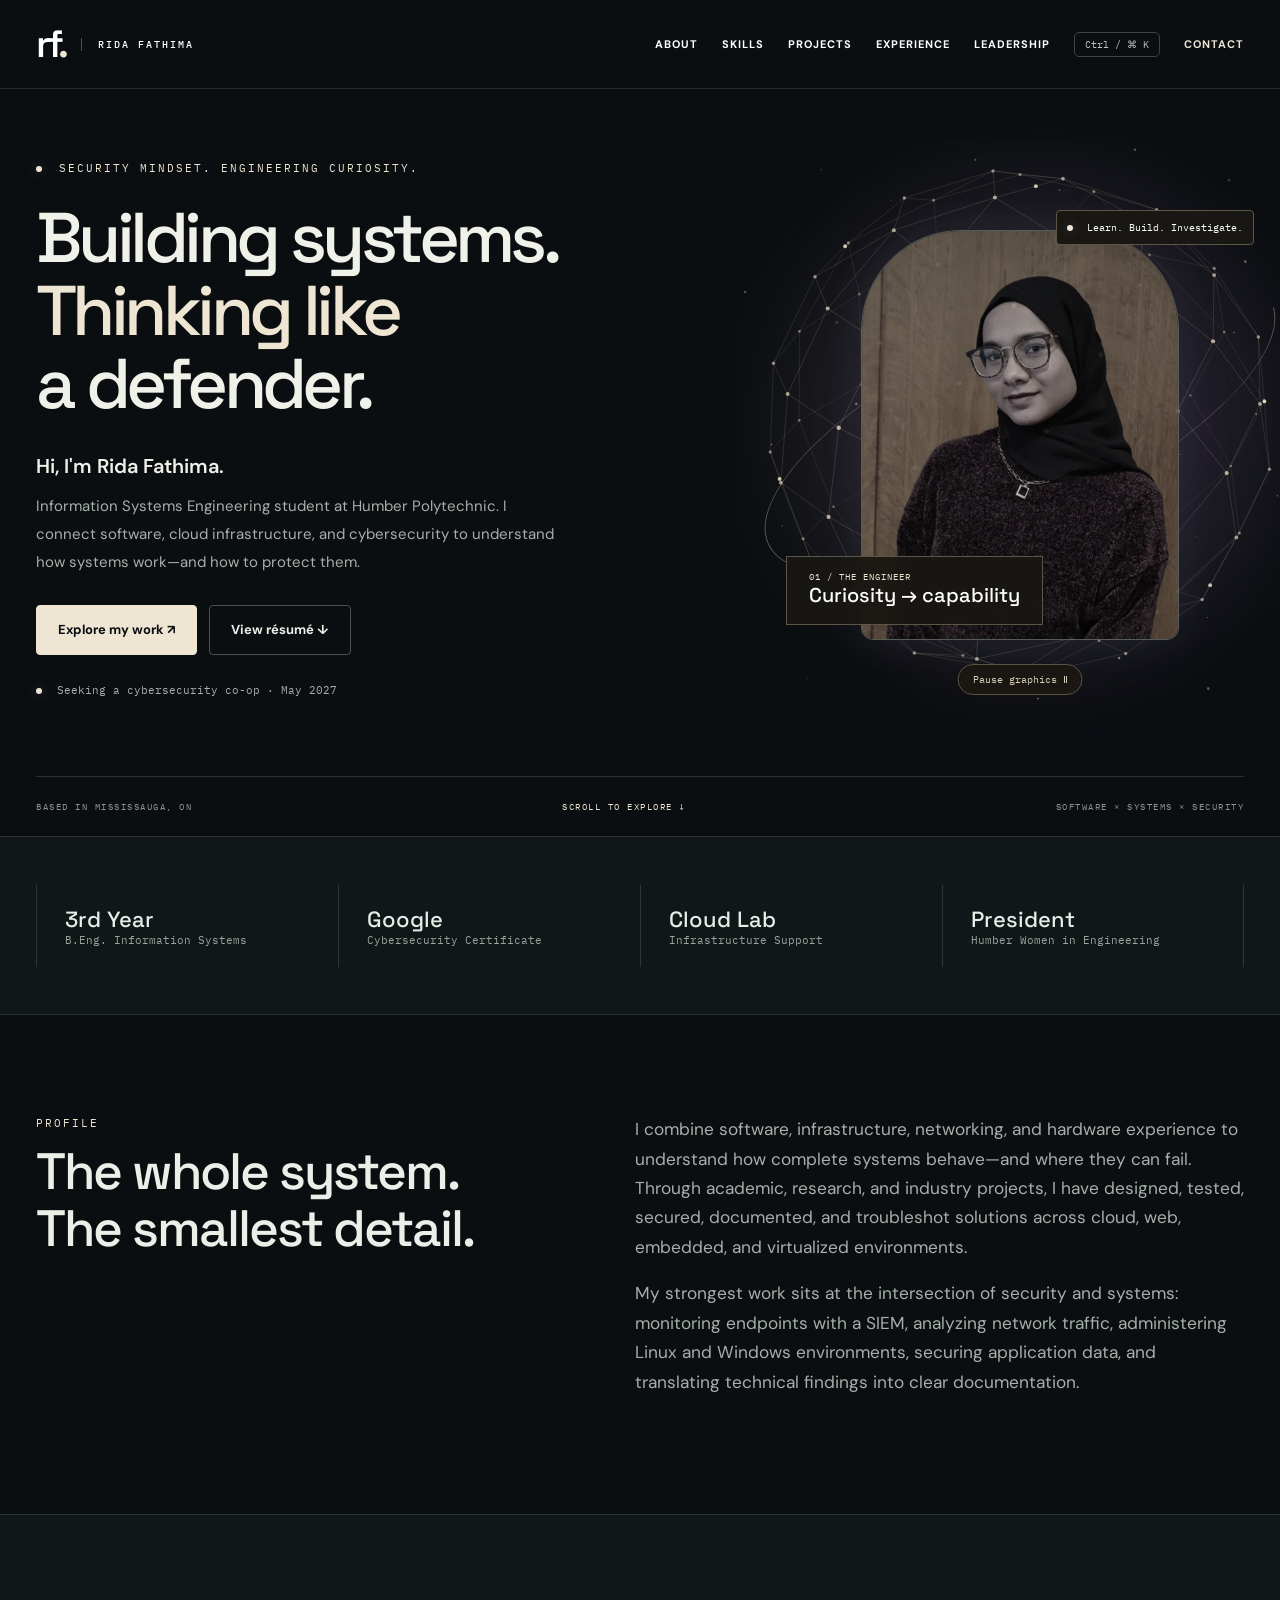
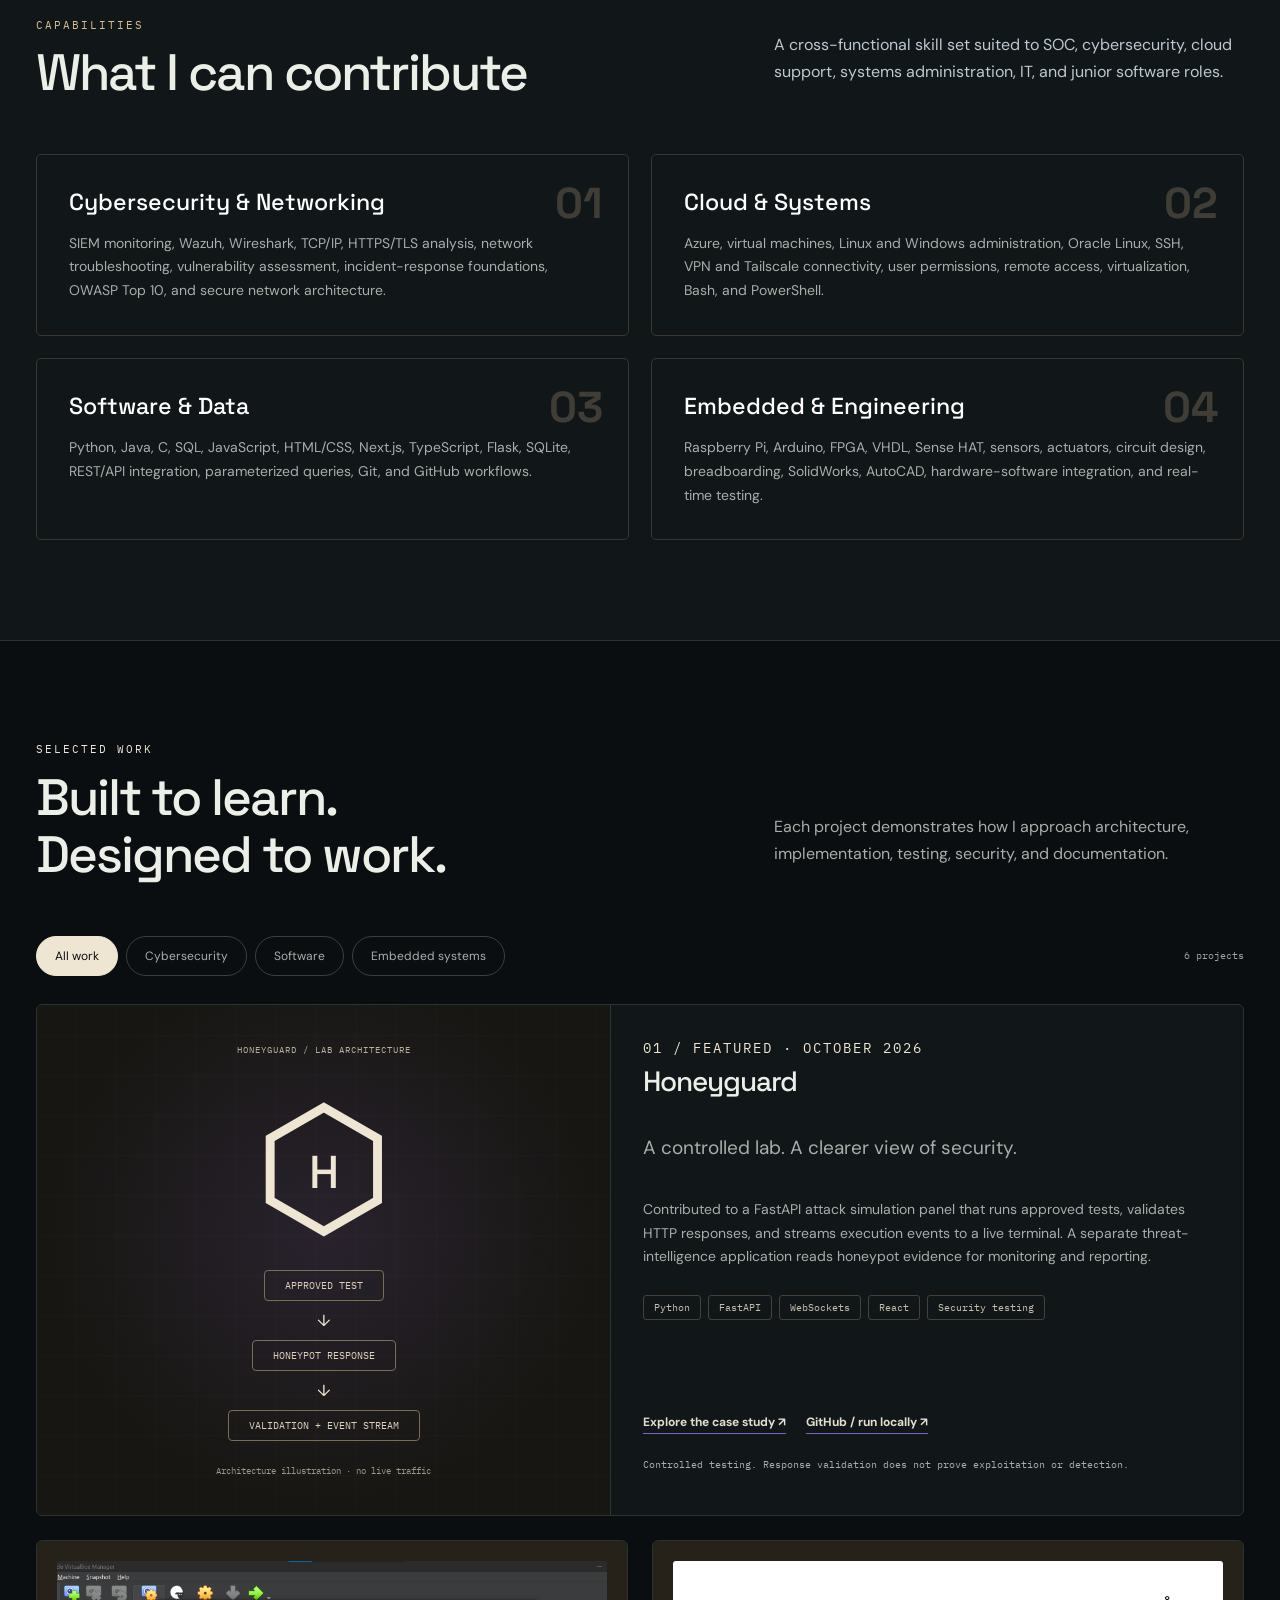
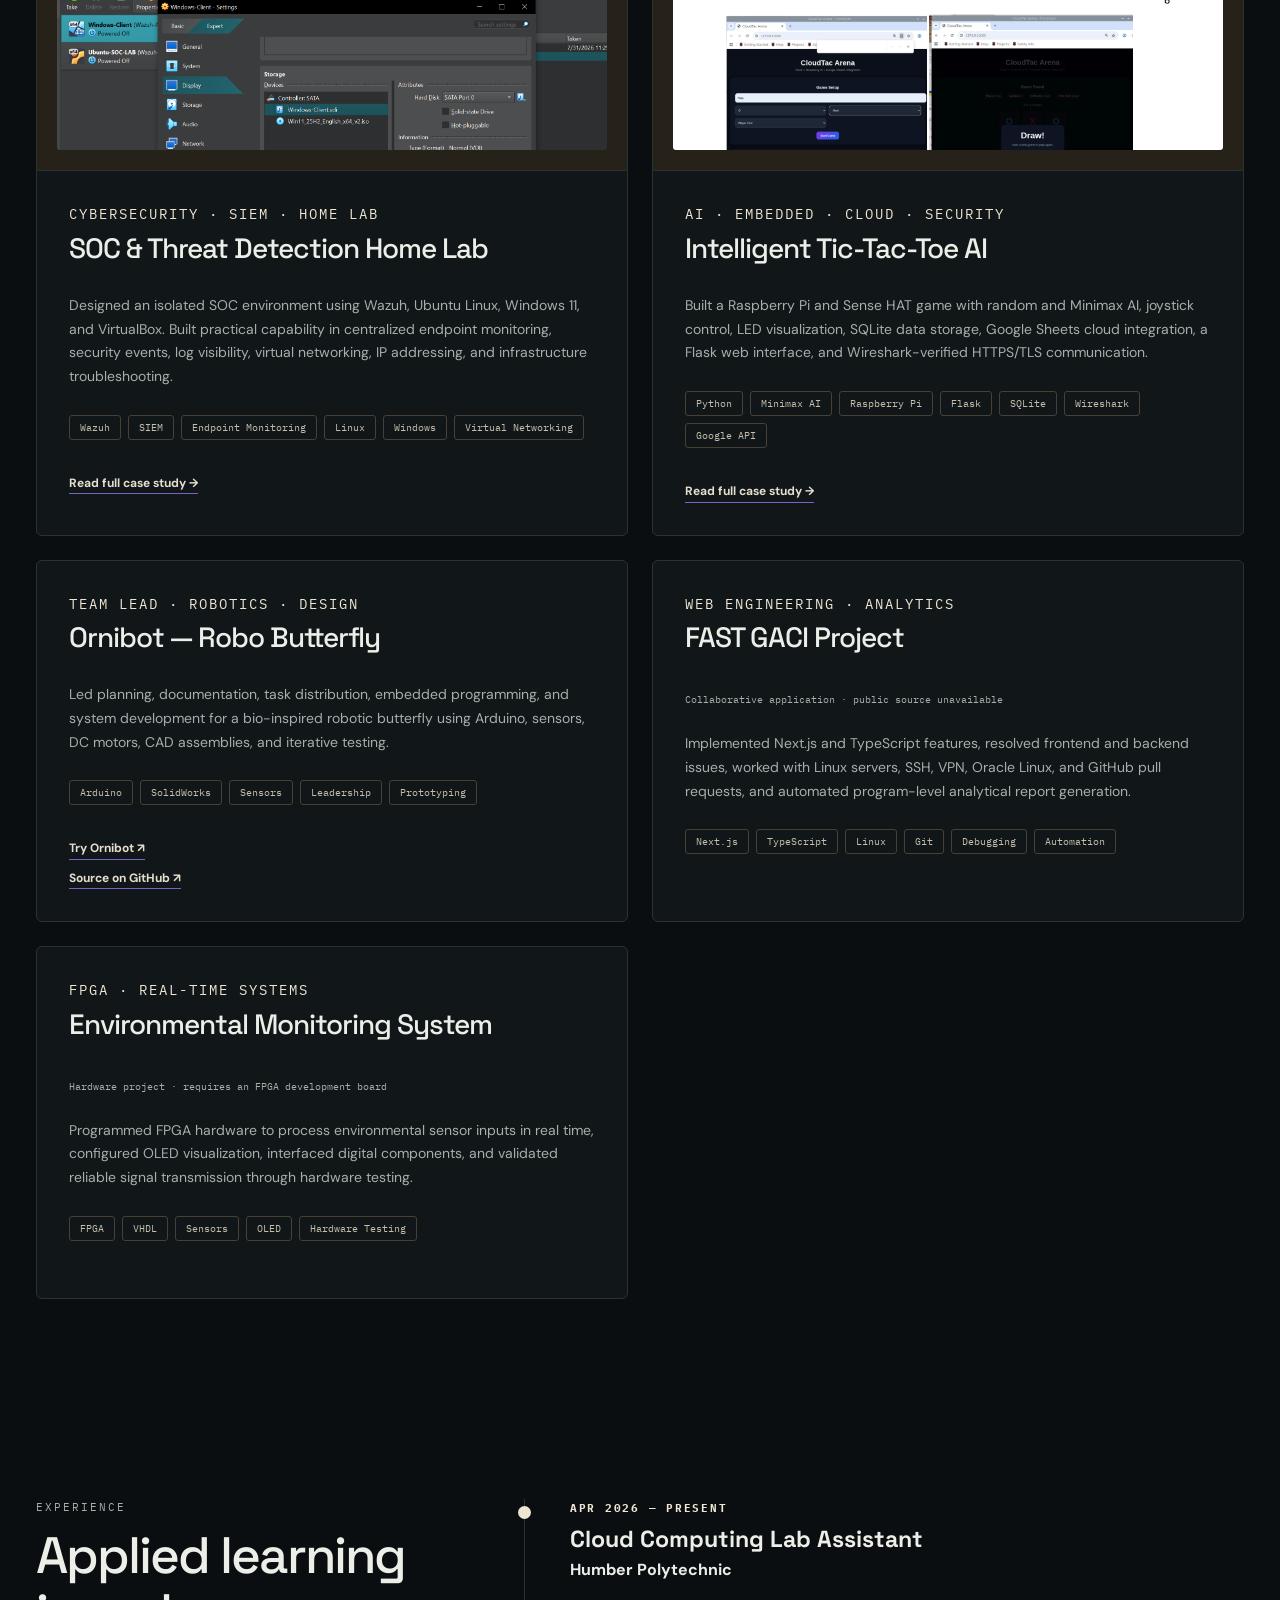
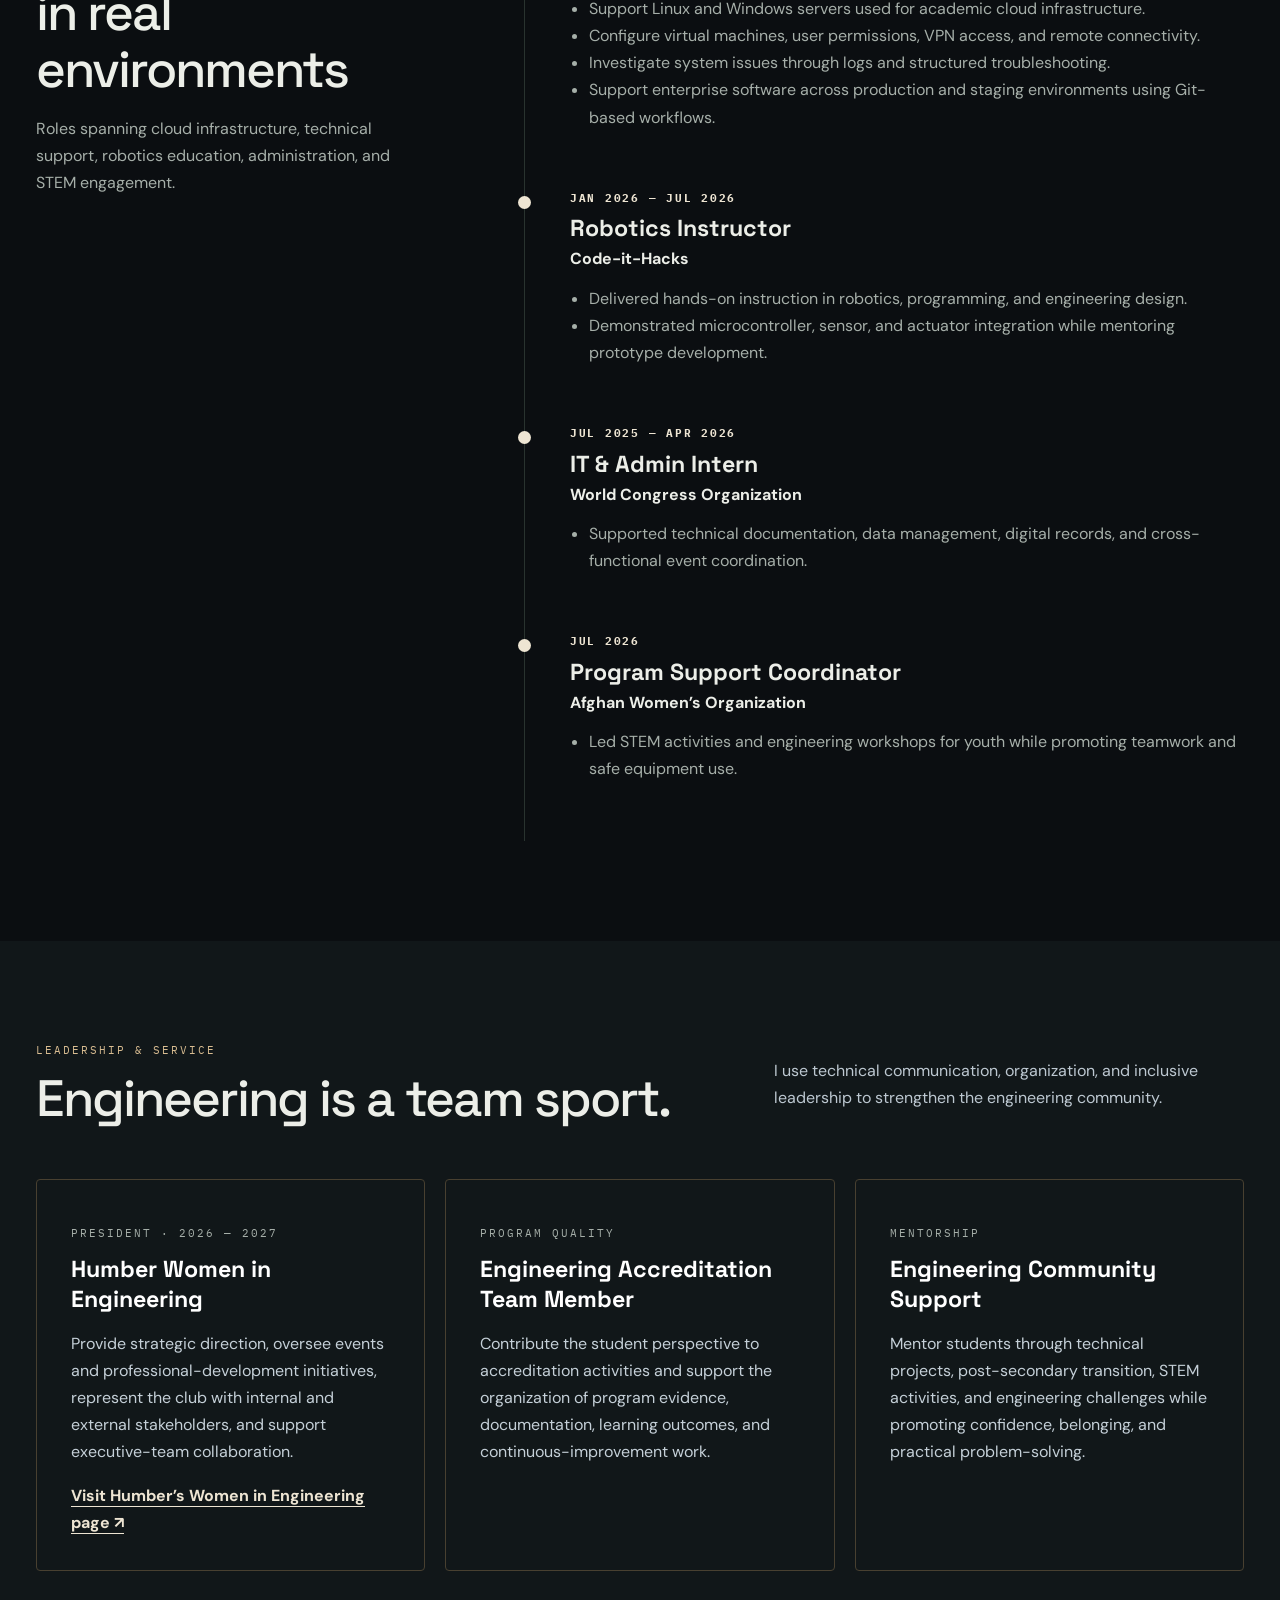
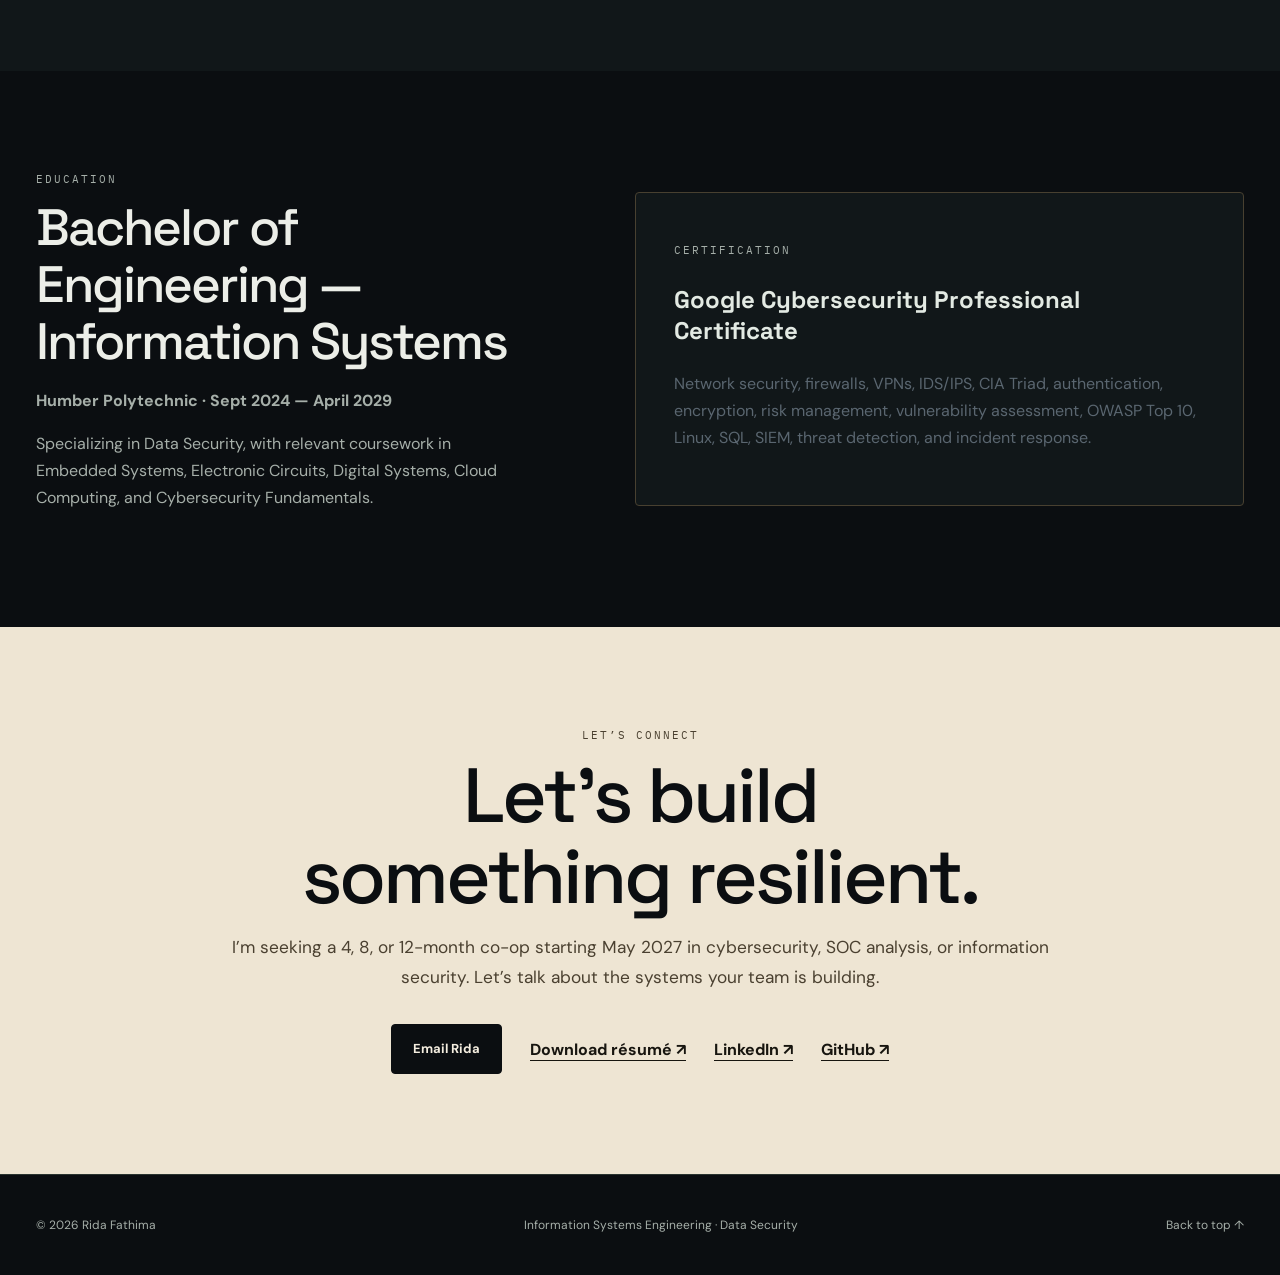
==== commit 046a963d: "Add animated network graphics, ivory palette and subtle purple glow" ====
--- a/portfolio-website/index.html
+++ b/portfolio-website/index.html
@@ -1,168 +1,168 @@
-<!DOCTYPE html>
-<html lang="en">
-<head>
-  <meta charset="UTF-8">
-  <meta name="viewport" content="width=device-width, initial-scale=1.0">
-  <meta name="description" content="Rida Fathima is an Information Systems Engineering student specializing in data security, cloud systems, cybersecurity, networking, and embedded development.">
-  <title>Rida Fathima | Cybersecurity & Information Systems Engineering</title>
-  <link rel="preconnect" href="https://fonts.googleapis.com">
-  <link rel="preconnect" href="https://fonts.gstatic.com" crossorigin>
-  <link href="https://fonts.googleapis.com/css2?family=DM+Sans:wght@400;500;600;700&family=Space+Grotesk:wght@400;500;600;700&family=IBM+Plex+Mono:wght@400;500&display=swap" rel="stylesheet">
-  <link rel="stylesheet" href="style.css"><link rel="stylesheet" href="upgrade.css"><meta name="theme-color" content="#0b0e11">
-</head>
-<body><a class="skip-link" href="#main">Skip to content</a><div class="reading-progress" aria-hidden="true"></div>
-  <header class="site-header" id="top">
-    <nav class="nav container" aria-label="Main navigation">
-      <a class="logo" href="#top"><span class="logo-mark">rf<span>.</span></span><span class="logo-caption">RIDA FATHIMA</span></a>
-      <button class="menu-button" type="button" aria-expanded="false" aria-controls="nav-links">
-        <span></span><span></span><span></span>
-        <span class="sr-only">Open menu</span>
-      </button>
-      <div class="nav-links" id="nav-links">
-        <a href="#about">About</a>
-        <a href="#skills">Skills</a>
-        <a href="#projects">Projects</a>
-        <a href="#experience">Experience</a>
-        <a href="#leadership">Leadership</a><button class="command-trigger" type="button" aria-label="Open quick navigation">Ctrl / ⌘ K</button>
-        <a href="#contact">Contact</a>
-      </div>
-    </nav>
-  </header>
-
-  <main id="main">
-<section class="hero" aria-labelledby="hero-title"><div class="hero-grid container"><div class="hero-copy"><p class="eyebrow"><span class="status-dot"></span> SECURITY MINDSET. ENGINEERING CURIOSITY.</p><h1 id="hero-title">Building systems.<br><span>Thinking like</span><br>a defender.</h1><p class="hero-role">Hi, I'm Rida Fathima.</p><p class="hero-lead">Information Systems Engineering student at Humber Polytechnic. I connect software, cloud infrastructure, and cybersecurity to understand how systems work—and how to protect them.</p><div class="hero-actions"><a class="button button-primary" href="#projects">Explore my work ↗</a><a class="button button-ghost" href="assets/Rida-Fathima-Resume.pdf" target="_blank" rel="noopener">View résumé ↓</a></div><p class="availability"><span class="status-dot"></span> Seeking a cybersecurity co-op · May 2027</p></div><aside class="hero-art"><div class="orbit"></div><img class="portrait" src="images/profile.webp" alt="Rida Fathima" width="600" height="750" fetchpriority="high"><div class="portrait-label"><span>01 / THE ENGINEER</span><strong>Curiosity → capability</strong></div><div class="security-note"><span class="status-dot"></span> Learn. Build. Investigate.</div></aside></div><div class="hero-bottom container"><span>BASED IN MISSISSAUGA, ON</span><a href="#projects">SCROLL TO EXPLORE ↓</a><span>SOFTWARE × SYSTEMS × SECURITY</span></div></section>    <section class="proof-strip" aria-label="Career highlights">
-      <div class="container proof-grid">
-        <div><strong>3rd Year</strong><span>B.Eng. Information Systems</span></div>
-        <div><strong>Google</strong><span>Cybersecurity Certificate</span></div>
-        <div><strong>Cloud Lab</strong><span>Infrastructure Support</span></div>
-        <div><strong>President</strong><span>Humber Women in Engineering</span></div>
-      </div>
-    </section>
-
-    <section class="section about" id="about">
-      <div class="container split-heading reveal">
-        <div><p class="section-kicker">PROFILE</p><h2>The whole system.<br>The smallest detail.</h2></div>
-        <div class="about-copy">
-          <p>I combine software, infrastructure, networking, and hardware experience to understand how complete systems behave—and where they can fail. Through academic, research, and industry projects, I have designed, tested, secured, documented, and troubleshot solutions across cloud, web, embedded, and virtualized environments.</p>
-          <p>My strongest work sits at the intersection of security and systems: monitoring endpoints with a SIEM, analyzing network traffic, administering Linux and Windows environments, securing application data, and translating technical findings into clear documentation.</p>
-        </div>
-      </div>
-    </section>
-
-    <section class="section skills-section" id="skills">
-      <div class="container">
-        <div class="section-heading reveal">
-          <div><p class="section-kicker light">CAPABILITIES</p><h2>What I can contribute</h2></div>
-          <p>A cross-functional skill set suited to SOC, cybersecurity, cloud support, systems administration, IT, and junior software roles.</p>
-        </div>
-        <div class="capability-grid">
-          <article class="capability-card reveal"><span class="capability-number">01</span><h3>Cybersecurity & Networking</h3><p>SIEM monitoring, Wazuh, Wireshark, TCP/IP, HTTPS/TLS analysis, network troubleshooting, vulnerability assessment, incident-response foundations, OWASP Top 10, and secure network architecture.</p></article>
-          <article class="capability-card reveal"><span class="capability-number">02</span><h3>Cloud & Systems</h3><p>Azure, virtual machines, Linux and Windows administration, Oracle Linux, SSH, VPN and Tailscale connectivity, user permissions, remote access, virtualization, Bash, and PowerShell.</p></article>
-          <article class="capability-card reveal"><span class="capability-number">03</span><h3>Software & Data</h3><p>Python, Java, C, SQL, JavaScript, HTML/CSS, Next.js, TypeScript, Flask, SQLite, REST/API integration, parameterized queries, Git, and GitHub workflows.</p></article>
-          <article class="capability-card reveal"><span class="capability-number">04</span><h3>Embedded & Engineering</h3><p>Raspberry Pi, Arduino, FPGA, VHDL, Sense HAT, sensors, actuators, circuit design, breadboarding, SolidWorks, AutoCAD, hardware-software integration, and real-time testing.</p></article>
-        </div>
-      </div>
-    </section>
-
-    <section class="section projects" id="projects">
-      <div class="container">
-        <div class="section-heading dark reveal">
-          <div><p class="section-kicker">SELECTED WORK</p><h2>Built to learn.<br>Designed to work.</h2></div>
-          <p>Each project demonstrates how I approach architecture, implementation, testing, security, and documentation.</p>
-        </div>
-        <div class="project-filters" role="group" aria-label="Filter projects"><button type="button" class="active" data-filter="all" aria-pressed="true">All work</button><button type="button" data-filter="security" aria-pressed="false">Cybersecurity</button><button type="button" data-filter="software" aria-pressed="false">Software</button><button type="button" data-filter="hardware" aria-pressed="false">Embedded systems</button><span id="project-count" role="status" aria-live="polite"></span></div><div class="project-list"><article class="project-card honeyguard reveal" data-category="security software"><div class="honey-visual" aria-label="Illustrative architecture, not live telemetry"><p class="visual-top">HONEYGUARD / LAB ARCHITECTURE</p><div class="shield">⬡<span>H</span></div><div class="flow"><span>APPROVED TEST</span><b>↓</b><span>HONEYPOT RESPONSE</span><b>↓</b><span>VALIDATION + EVENT STREAM</span></div><p>Architecture illustration · no live traffic</p></div><div class="project-copy"><p class="project-type">01 / FEATURED · OCTOBER 2026</p><h3>Honeyguard</h3><p class="project-subtitle">A controlled lab. A clearer view of security.</p><p>Contributed to a FastAPI attack simulation panel that runs approved tests, validates HTTP responses, and streams execution events to a live terminal. A separate threat-intelligence application reads honeypot evidence for monitoring and reporting.</p><div class="tags"><span>Python</span><span>FastAPI</span><span>WebSockets</span><span>React</span><span>Security testing</span></div><div class="project-actions"><a class="project-link" href="honeyguard-project.html">Explore the case study ↗</a><a class="project-link" href="https://github.com/Rida-2006/hp-attack-panel" target="_blank" rel="noopener">GitHub / run locally ↗</a></div><p class="project-footnote">Controlled testing. Response validation does not prove exploitation or detection.</p></div></article>
-          <article class="project-card featured reveal" data-category="security"><div class="project-image"><img src="images/soc-lab.png" alt="VirtualBox SOC lab configuration" loading="lazy" width="1000" height="600"></div>
-            <div class="project-copy">
-              <p class="project-type">CYBERSECURITY · SIEM · HOME LAB</p>
-              <h3>SOC & Threat Detection Home Lab</h3>
-              <p>Designed an isolated SOC environment using Wazuh, Ubuntu Linux, Windows 11, and VirtualBox. Built practical capability in centralized endpoint monitoring, security events, log visibility, virtual networking, IP addressing, and infrastructure troubleshooting.</p>
-              <div class="tags"><span>Wazuh</span><span>SIEM</span><span>Endpoint Monitoring</span><span>Linux</span><span>Windows</span><span>Virtual Networking</span></div>
-              <a class="project-link" href="soc-project.html">Read full case study →</a>
-            </div>
-          </article>
-
-          <article class="project-card reveal" data-category="software hardware"><div class="project-image"><img src="images/tictactoe-web.png" alt="Intelligent Tic-Tac-Toe web interface" loading="lazy" width="1000" height="600"></div>
-            <div class="project-copy">
-              <p class="project-type">AI · EMBEDDED · CLOUD · SECURITY</p>
-              <h3>Intelligent Tic-Tac-Toe AI</h3>
-              <p>Built a Raspberry Pi and Sense HAT game with random and Minimax AI, joystick control, LED visualization, SQLite data storage, Google Sheets cloud integration, a Flask web interface, and Wireshark-verified HTTPS/TLS communication.</p>
-              <div class="tags"><span>Python</span><span>Minimax AI</span><span>Raspberry Pi</span><span>Flask</span><span>SQLite</span><span>Wireshark</span><span>Google API</span></div>
-              <a class="project-link" href="tictactoe-project.html">Read full case study →</a>
-            </div>
-          </article>
-
-          <article class="project-card compact reveal" data-category="hardware">
-            <div class="project-copy">
-              <p class="project-type">TEAM LEAD · ROBOTICS · DESIGN</p>
-              <h3>Ornibot — Robo Butterfly</h3>
-              <p>Led planning, documentation, task distribution, embedded programming, and system development for a bio-inspired robotic butterfly using Arduino, sensors, DC motors, CAD assemblies, and iterative testing.</p>
-              <div class="tags"><span>Arduino</span><span>SolidWorks</span><span>Sensors</span><span>Leadership</span><span>Prototyping</span></div>
-              <a class="project-link" href="https://rida-2006.github.io/Ornibot-The-Robo-butterfly/" target="_blank" rel="noopener">Try Ornibot ↗</a><a class="project-link" href="https://github.com/Rida-2006/Ornibot-The-Robo-butterfly" target="_blank" rel="noopener">Source on GitHub ↗</a>
-            </div>
-          </article>
-
-          <article class="project-card compact reveal" data-category="software">
-            <div class="project-copy">
-              <p class="project-type">WEB ENGINEERING · ANALYTICS</p>
-              <h3>FAST GACI Project</h3><p class="project-footnote">Collaborative application · public source unavailable</p>
-              <p>Implemented Next.js and TypeScript features, resolved frontend and backend issues, worked with Linux servers, SSH, VPN, Oracle Linux, and GitHub pull requests, and automated program-level analytical report generation.</p>
-              <div class="tags"><span>Next.js</span><span>TypeScript</span><span>Linux</span><span>Git</span><span>Debugging</span><span>Automation</span></div>
-            </div>
-          </article>
-
-          <article class="project-card compact reveal" data-category="hardware">
-            <div class="project-copy">
-              <p class="project-type">FPGA · REAL-TIME SYSTEMS</p>
-              <h3>Environmental Monitoring System</h3><p class="project-footnote">Hardware project · requires an FPGA development board</p>
-              <p>Programmed FPGA hardware to process environmental sensor inputs in real time, configured OLED visualization, interfaced digital components, and validated reliable signal transmission through hardware testing.</p>
-              <div class="tags"><span>FPGA</span><span>VHDL</span><span>Sensors</span><span>OLED</span><span>Hardware Testing</span></div>
-            </div>
-          </article>
-        </div>
-      </div>
-    </section>
-
-    <section class="section experience" id="experience">
-      <div class="container experience-layout">
-        <div class="sticky-heading reveal"><p class="section-kicker">EXPERIENCE</p><h2>Applied learning in real environments</h2><p>Roles spanning cloud infrastructure, technical support, robotics education, administration, and STEM engagement.</p></div>
-        <div class="timeline">
-          <article class="timeline-item reveal"><p class="timeline-date">APR 2026 — PRESENT</p><h3>Cloud Computing Lab Assistant</h3><p class="timeline-place">Humber Polytechnic</p><ul><li>Support Linux and Windows servers used for academic cloud infrastructure.</li><li>Configure virtual machines, user permissions, VPN access, and remote connectivity.</li><li>Investigate system issues through logs and structured troubleshooting.</li><li>Support enterprise software across production and staging environments using Git-based workflows.</li></ul></article>
-          <article class="timeline-item reveal"><p class="timeline-date">JAN 2026 — JUL 2026</p><h3>Robotics Instructor</h3><p class="timeline-place">Code-it-Hacks</p><ul><li>Delivered hands-on instruction in robotics, programming, and engineering design.</li><li>Demonstrated microcontroller, sensor, and actuator integration while mentoring prototype development.</li></ul></article>
-          <article class="timeline-item reveal"><p class="timeline-date">JUL 2025 — APR 2026</p><h3>IT & Admin Intern</h3><p class="timeline-place">World Congress Organization</p><ul><li>Supported technical documentation, data management, digital records, and cross-functional event coordination.</li></ul></article>
-          <article class="timeline-item reveal"><p class="timeline-date">JUL 2026</p><h3>Program Support Coordinator</h3><p class="timeline-place">Afghan Women’s Organization</p><ul><li>Led STEM activities and engineering workshops for youth while promoting teamwork and safe equipment use.</li></ul></article>
-        </div>
-      </div>
-    </section>
-
-    <section class="section leadership" id="leadership">
-      <div class="container">
-        <div class="section-heading reveal"><div><p class="section-kicker light">LEADERSHIP & SERVICE</p><h2>Engineering is a team sport.</h2></div><p>I use technical communication, organization, and inclusive leadership to strengthen the engineering community.</p></div>
-        <div class="leadership-grid">
-          <article class="leadership-card reveal"><p class="card-label">PRESIDENT · 2026 — 2027</p><h3>Humber Women in Engineering</h3><p>Provide strategic direction, oversee events and professional-development initiatives, represent the club with internal and external stakeholders, and support executive-team collaboration.</p><a href="https://appliedtechnology.humber.ca/first-year-engineering/student-clubs.html" target="_blank" rel="noopener">Visit Humber’s Women in Engineering page ↗</a></article>
-          <article class="leadership-card reveal"><p class="card-label">PROGRAM QUALITY</p><h3>Engineering Accreditation Team Member</h3><p>Contribute the student perspective to accreditation activities and support the organization of program evidence, documentation, learning outcomes, and continuous-improvement work.</p></article>
-          <article class="leadership-card reveal"><p class="card-label">MENTORSHIP</p><h3>Engineering Community Support</h3><p>Mentor students through technical projects, post-secondary transition, STEM activities, and engineering challenges while promoting confidence, belonging, and practical problem-solving.</p></article>
-        </div>
-      </div>
-    </section>
-
-    <section class="section education">
-      <div class="container education-grid">
-        <div class="education-main reveal"><p class="section-kicker">EDUCATION</p><h2>Bachelor of Engineering — Information Systems</h2><p class="education-school">Humber Polytechnic · Sept 2024 — April 2029</p><p>Specializing in Data Security, with relevant coursework in Embedded Systems, Electronic Circuits, Digital Systems, Cloud Computing, and Cybersecurity Fundamentals.</p></div>
-        <aside class="certificate reveal"><p class="card-label">CERTIFICATION</p><h3>Google Cybersecurity Professional Certificate</h3><p>Network security, firewalls, VPNs, IDS/IPS, CIA Triad, authentication, encryption, risk management, vulnerability assessment, OWASP Top 10, Linux, SQL, SIEM, threat detection, and incident response.</p></aside>
-      </div>
-    </section>
-
-    <section class="contact section" id="contact">
-      <div class="container contact-content reveal">
-        <p class="section-kicker light">LET’S CONNECT</p>
-        <h2>Let’s build<br>something resilient.</h2>
-        <p>I’m seeking a 4, 8, or 12-month co-op starting May 2027 in cybersecurity, SOC analysis, or information security. Let’s talk about the systems your team is building.</p>
-        <div class="contact-actions"><a class="button button-light" href="mailto:ridafathima345@gmail.com">Email Rida</a><a class="text-link" href="assets/Rida-Fathima-Resume.pdf" target="_blank">Download résumé ↗</a><a class="text-link" href="https://www.linkedin.com/in/rida-fathima-204228314" target="_blank" rel="noopener">LinkedIn ↗</a><a class="text-link" href="https://github.com/Rida-2006" target="_blank" rel="noopener">GitHub ↗</a></div>
-      </div>
-    </section>
-  </main>
-
-  <footer><div class="container footer-content"><p>© <span id="year"></span> Rida Fathima</p><p>Information Systems Engineering · Data Security</p><a href="#top">Back to top ↑</a></div></footer>
-  <dialog id="command-dialog" aria-labelledby="command-title"><div class="command-header"><h2 id="command-title">Jump to…</h2><button type="button" id="close-command" aria-label="Close quick navigation">Esc ×</button></div><label class="sr-only" for="command-search">Search sections</label><input id="command-search" type="search" placeholder="Search projects, skills, contact…" autocomplete="off"><div id="command-results"><a href="#projects">Projects <span>↗</span></a><a href="#about">About <span>↗</span></a><a href="#skills">Skills <span>↗</span></a><a href="#experience">Experience <span>↗</span></a><a href="#leadership">Leadership <span>↗</span></a><a href="#contact">Contact <span>↗</span></a><a href="assets/Rida-Fathima-Resume.pdf" target="_blank" rel="noopener">Résumé ↗</a></div><p id="command-empty" hidden>No matching sections.</p></dialog><script src="script.js"></script>
-</body>
-</html>
+<!DOCTYPE html>
+<html lang="en">
+<head>
+  <meta charset="UTF-8">
+  <meta name="viewport" content="width=device-width, initial-scale=1.0">
+  <meta name="description" content="Rida Fathima is an Information Systems Engineering student specializing in data security, cloud systems, cybersecurity, networking, and embedded development.">
+  <title>Rida Fathima | Cybersecurity & Information Systems Engineering</title>
+  <link rel="preconnect" href="https://fonts.googleapis.com">
+  <link rel="preconnect" href="https://fonts.gstatic.com" crossorigin>
+  <link href="https://fonts.googleapis.com/css2?family=DM+Sans:wght@400;500;600;700&family=Space+Grotesk:wght@400;500;600;700&family=IBM+Plex+Mono:wght@400;500&display=swap" rel="stylesheet">
+  <link rel="stylesheet" href="style.css"><link rel="stylesheet" href="upgrade.css"><meta name="theme-color" content="#0b0e11">
+</head>
+<body><a class="skip-link" href="#main">Skip to content</a><div class="reading-progress" aria-hidden="true"></div>
+  <header class="site-header" id="top">
+    <nav class="nav container" aria-label="Main navigation">
+      <a class="logo" href="#top"><span class="logo-mark">rf<span>.</span></span><span class="logo-caption">RIDA FATHIMA</span></a>
+      <button class="menu-button" type="button" aria-expanded="false" aria-controls="nav-links">
+        <span></span><span></span><span></span>
+        <span class="sr-only">Open menu</span>
+      </button>
+      <div class="nav-links" id="nav-links">
+        <a href="#about">About</a>
+        <a href="#skills">Skills</a>
+        <a href="#projects">Projects</a>
+        <a href="#experience">Experience</a>
+        <a href="#leadership">Leadership</a><button class="command-trigger" type="button" aria-label="Open quick navigation">Ctrl / ⌘ K</button>
+        <a href="#contact">Contact</a>
+      </div>
+    </nav>
+  </header>
+
+  <main id="main">
+<section class="hero" aria-labelledby="hero-title"><div class="hero-grid container"><div class="hero-copy"><p class="eyebrow"><span class="status-dot"></span> SECURITY MINDSET. ENGINEERING CURIOSITY.</p><h1 id="hero-title">Building systems.<br><span>Thinking like</span><br>a defender.</h1><p class="hero-role">Hi, I'm Rida Fathima.</p><p class="hero-lead">Information Systems Engineering student at Humber Polytechnic. I connect software, cloud infrastructure, and cybersecurity to understand how systems work—and how to protect them.</p><div class="hero-actions"><a class="button button-primary" href="#projects">Explore my work ↗</a><a class="button button-ghost" href="assets/Rida-Fathima-Resume.pdf" target="_blank" rel="noopener">View résumé ↓</a></div><p class="availability"><span class="status-dot"></span> Seeking a cybersecurity co-op · May 2027</p></div><aside class="hero-art"><canvas id="network-globe" aria-hidden="true"></canvas><div class="orbit"></div><img class="portrait" src="images/profile.webp" alt="Rida Fathima" width="600" height="750" fetchpriority="high"><div class="portrait-label"><span>01 / THE ENGINEER</span><strong>Curiosity → capability</strong></div><button class="motion-toggle" type="button" aria-pressed="false">Pause graphics Ⅱ</button><div class="security-note"><span class="status-dot"></span> Learn. Build. Investigate.</div></aside></div><div class="hero-bottom container"><span>BASED IN MISSISSAUGA, ON</span><a href="#projects">SCROLL TO EXPLORE ↓</a><span>SOFTWARE × SYSTEMS × SECURITY</span></div></section><section class="proof-strip" aria-label="Career highlights">
+      <div class="container proof-grid">
+        <div><strong>3rd Year</strong><span>B.Eng. Information Systems</span></div>
+        <div><strong>Google</strong><span>Cybersecurity Certificate</span></div>
+        <div><strong>Cloud Lab</strong><span>Infrastructure Support</span></div>
+        <div><strong>President</strong><span>Humber Women in Engineering</span></div>
+      </div>
+    </section>
+
+    <section class="section about" id="about">
+      <div class="container split-heading reveal">
+        <div><p class="section-kicker">PROFILE</p><h2>The whole system.<br>The smallest detail.</h2></div>
+        <div class="about-copy">
+          <p>I combine software, infrastructure, networking, and hardware experience to understand how complete systems behave—and where they can fail. Through academic, research, and industry projects, I have designed, tested, secured, documented, and troubleshot solutions across cloud, web, embedded, and virtualized environments.</p>
+          <p>My strongest work sits at the intersection of security and systems: monitoring endpoints with a SIEM, analyzing network traffic, administering Linux and Windows environments, securing application data, and translating technical findings into clear documentation.</p>
+        </div>
+      </div>
+    </section>
+
+    <section class="section skills-section" id="skills">
+      <div class="container">
+        <div class="section-heading reveal">
+          <div><p class="section-kicker light">CAPABILITIES</p><h2>What I can contribute</h2></div>
+          <p>A cross-functional skill set suited to SOC, cybersecurity, cloud support, systems administration, IT, and junior software roles.</p>
+        </div>
+        <div class="capability-grid">
+          <article class="capability-card reveal"><span class="capability-number">01</span><h3>Cybersecurity & Networking</h3><p>SIEM monitoring, Wazuh, Wireshark, TCP/IP, HTTPS/TLS analysis, network troubleshooting, vulnerability assessment, incident-response foundations, OWASP Top 10, and secure network architecture.</p></article>
+          <article class="capability-card reveal"><span class="capability-number">02</span><h3>Cloud & Systems</h3><p>Azure, virtual machines, Linux and Windows administration, Oracle Linux, SSH, VPN and Tailscale connectivity, user permissions, remote access, virtualization, Bash, and PowerShell.</p></article>
+          <article class="capability-card reveal"><span class="capability-number">03</span><h3>Software & Data</h3><p>Python, Java, C, SQL, JavaScript, HTML/CSS, Next.js, TypeScript, Flask, SQLite, REST/API integration, parameterized queries, Git, and GitHub workflows.</p></article>
+          <article class="capability-card reveal"><span class="capability-number">04</span><h3>Embedded & Engineering</h3><p>Raspberry Pi, Arduino, FPGA, VHDL, Sense HAT, sensors, actuators, circuit design, breadboarding, SolidWorks, AutoCAD, hardware-software integration, and real-time testing.</p></article>
+        </div>
+      </div>
+    </section>
+
+    <section class="section projects" id="projects">
+      <div class="container">
+        <div class="section-heading dark reveal">
+          <div><p class="section-kicker">SELECTED WORK</p><h2>Built to learn.<br>Designed to work.</h2></div>
+          <p>Each project demonstrates how I approach architecture, implementation, testing, security, and documentation.</p>
+        </div>
+        <div class="project-filters" role="group" aria-label="Filter projects"><button type="button" class="active" data-filter="all" aria-pressed="true">All work</button><button type="button" data-filter="security" aria-pressed="false">Cybersecurity</button><button type="button" data-filter="software" aria-pressed="false">Software</button><button type="button" data-filter="hardware" aria-pressed="false">Embedded systems</button><span id="project-count" role="status" aria-live="polite"></span></div><div class="project-list"><article class="project-card honeyguard reveal" data-category="security software"><div class="honey-visual" aria-label="Illustrative architecture, not live telemetry"><p class="visual-top">HONEYGUARD / LAB ARCHITECTURE</p><div class="shield">⬡<span>H</span></div><div class="flow"><span>APPROVED TEST</span><b>↓</b><span>HONEYPOT RESPONSE</span><b>↓</b><span>VALIDATION + EVENT STREAM</span></div><p>Architecture illustration · no live traffic</p></div><div class="project-copy"><p class="project-type">01 / FEATURED · OCTOBER 2026</p><h3>Honeyguard</h3><p class="project-subtitle">A controlled lab. A clearer view of security.</p><p>Contributed to a FastAPI attack simulation panel that runs approved tests, validates HTTP responses, and streams execution events to a live terminal. A separate threat-intelligence application reads honeypot evidence for monitoring and reporting.</p><div class="tags"><span>Python</span><span>FastAPI</span><span>WebSockets</span><span>React</span><span>Security testing</span></div><div class="project-actions"><a class="project-link" href="honeyguard-project.html">Explore the case study ↗</a><a class="project-link" href="https://github.com/Rida-2006/hp-attack-panel" target="_blank" rel="noopener">GitHub / run locally ↗</a></div><p class="project-footnote">Controlled testing. Response validation does not prove exploitation or detection.</p></div></article>
+          <article class="project-card featured reveal" data-category="security"><div class="project-image"><img src="images/soc-lab.png" alt="VirtualBox SOC lab configuration" loading="lazy" width="1000" height="600"></div>
+            <div class="project-copy">
+              <p class="project-type">CYBERSECURITY · SIEM · HOME LAB</p>
+              <h3>SOC & Threat Detection Home Lab</h3>
+              <p>Designed an isolated SOC environment using Wazuh, Ubuntu Linux, Windows 11, and VirtualBox. Built practical capability in centralized endpoint monitoring, security events, log visibility, virtual networking, IP addressing, and infrastructure troubleshooting.</p>
+              <div class="tags"><span>Wazuh</span><span>SIEM</span><span>Endpoint Monitoring</span><span>Linux</span><span>Windows</span><span>Virtual Networking</span></div>
+              <a class="project-link" href="soc-project.html">Read full case study →</a>
+            </div>
+          </article>
+
+          <article class="project-card reveal" data-category="software hardware"><div class="project-image"><img src="images/tictactoe-web.png" alt="Intelligent Tic-Tac-Toe web interface" loading="lazy" width="1000" height="600"></div>
+            <div class="project-copy">
+              <p class="project-type">AI · EMBEDDED · CLOUD · SECURITY</p>
+              <h3>Intelligent Tic-Tac-Toe AI</h3>
+              <p>Built a Raspberry Pi and Sense HAT game with random and Minimax AI, joystick control, LED visualization, SQLite data storage, Google Sheets cloud integration, a Flask web interface, and Wireshark-verified HTTPS/TLS communication.</p>
+              <div class="tags"><span>Python</span><span>Minimax AI</span><span>Raspberry Pi</span><span>Flask</span><span>SQLite</span><span>Wireshark</span><span>Google API</span></div>
+              <a class="project-link" href="tictactoe-project.html">Read full case study →</a>
+            </div>
+          </article>
+
+          <article class="project-card compact reveal" data-category="hardware">
+            <div class="project-copy">
+              <p class="project-type">TEAM LEAD · ROBOTICS · DESIGN</p>
+              <h3>Ornibot — Robo Butterfly</h3>
+              <p>Led planning, documentation, task distribution, embedded programming, and system development for a bio-inspired robotic butterfly using Arduino, sensors, DC motors, CAD assemblies, and iterative testing.</p>
+              <div class="tags"><span>Arduino</span><span>SolidWorks</span><span>Sensors</span><span>Leadership</span><span>Prototyping</span></div>
+              <a class="project-link" href="https://rida-2006.github.io/Ornibot-The-Robo-butterfly/" target="_blank" rel="noopener">Try Ornibot ↗</a><a class="project-link" href="https://github.com/Rida-2006/Ornibot-The-Robo-butterfly" target="_blank" rel="noopener">Source on GitHub ↗</a>
+            </div>
+          </article>
+
+          <article class="project-card compact reveal" data-category="software">
+            <div class="project-copy">
+              <p class="project-type">WEB ENGINEERING · ANALYTICS</p>
+              <h3>FAST GACI Project</h3><p class="project-footnote">Collaborative application · public source unavailable</p>
+              <p>Implemented Next.js and TypeScript features, resolved frontend and backend issues, worked with Linux servers, SSH, VPN, Oracle Linux, and GitHub pull requests, and automated program-level analytical report generation.</p>
+              <div class="tags"><span>Next.js</span><span>TypeScript</span><span>Linux</span><span>Git</span><span>Debugging</span><span>Automation</span></div>
+            </div>
+          </article>
+
+          <article class="project-card compact reveal" data-category="hardware">
+            <div class="project-copy">
+              <p class="project-type">FPGA · REAL-TIME SYSTEMS</p>
+              <h3>Environmental Monitoring System</h3><p class="project-footnote">Hardware project · requires an FPGA development board</p>
+              <p>Programmed FPGA hardware to process environmental sensor inputs in real time, configured OLED visualization, interfaced digital components, and validated reliable signal transmission through hardware testing.</p>
+              <div class="tags"><span>FPGA</span><span>VHDL</span><span>Sensors</span><span>OLED</span><span>Hardware Testing</span></div>
+            </div>
+          </article>
+        </div>
+      </div>
+    </section>
+
+    <section class="section experience" id="experience">
+      <div class="container experience-layout">
+        <div class="sticky-heading reveal"><p class="section-kicker">EXPERIENCE</p><h2>Applied learning in real environments</h2><p>Roles spanning cloud infrastructure, technical support, robotics education, administration, and STEM engagement.</p></div>
+        <div class="timeline">
+          <article class="timeline-item reveal"><p class="timeline-date">APR 2026 — PRESENT</p><h3>Cloud Computing Lab Assistant</h3><p class="timeline-place">Humber Polytechnic</p><ul><li>Support Linux and Windows servers used for academic cloud infrastructure.</li><li>Configure virtual machines, user permissions, VPN access, and remote connectivity.</li><li>Investigate system issues through logs and structured troubleshooting.</li><li>Support enterprise software across production and staging environments using Git-based workflows.</li></ul></article>
+          <article class="timeline-item reveal"><p class="timeline-date">JAN 2026 — JUL 2026</p><h3>Robotics Instructor</h3><p class="timeline-place">Code-it-Hacks</p><ul><li>Delivered hands-on instruction in robotics, programming, and engineering design.</li><li>Demonstrated microcontroller, sensor, and actuator integration while mentoring prototype development.</li></ul></article>
+          <article class="timeline-item reveal"><p class="timeline-date">JUL 2025 — APR 2026</p><h3>IT & Admin Intern</h3><p class="timeline-place">World Congress Organization</p><ul><li>Supported technical documentation, data management, digital records, and cross-functional event coordination.</li></ul></article>
+          <article class="timeline-item reveal"><p class="timeline-date">JUL 2026</p><h3>Program Support Coordinator</h3><p class="timeline-place">Afghan Women’s Organization</p><ul><li>Led STEM activities and engineering workshops for youth while promoting teamwork and safe equipment use.</li></ul></article>
+        </div>
+      </div>
+    </section>
+
+    <section class="section leadership" id="leadership">
+      <div class="container">
+        <div class="section-heading reveal"><div><p class="section-kicker light">LEADERSHIP & SERVICE</p><h2>Engineering is a team sport.</h2></div><p>I use technical communication, organization, and inclusive leadership to strengthen the engineering community.</p></div>
+        <div class="leadership-grid">
+          <article class="leadership-card reveal"><p class="card-label">PRESIDENT · 2026 — 2027</p><h3>Humber Women in Engineering</h3><p>Provide strategic direction, oversee events and professional-development initiatives, represent the club with internal and external stakeholders, and support executive-team collaboration.</p><a href="https://appliedtechnology.humber.ca/first-year-engineering/student-clubs.html" target="_blank" rel="noopener">Visit Humber’s Women in Engineering page ↗</a></article>
+          <article class="leadership-card reveal"><p class="card-label">PROGRAM QUALITY</p><h3>Engineering Accreditation Team Member</h3><p>Contribute the student perspective to accreditation activities and support the organization of program evidence, documentation, learning outcomes, and continuous-improvement work.</p></article>
+          <article class="leadership-card reveal"><p class="card-label">MENTORSHIP</p><h3>Engineering Community Support</h3><p>Mentor students through technical projects, post-secondary transition, STEM activities, and engineering challenges while promoting confidence, belonging, and practical problem-solving.</p></article>
+        </div>
+      </div>
+    </section>
+
+    <section class="section education">
+      <div class="container education-grid">
+        <div class="education-main reveal"><p class="section-kicker">EDUCATION</p><h2>Bachelor of Engineering — Information Systems</h2><p class="education-school">Humber Polytechnic · Sept 2024 — April 2029</p><p>Specializing in Data Security, with relevant coursework in Embedded Systems, Electronic Circuits, Digital Systems, Cloud Computing, and Cybersecurity Fundamentals.</p></div>
+        <aside class="certificate reveal"><p class="card-label">CERTIFICATION</p><h3>Google Cybersecurity Professional Certificate</h3><p>Network security, firewalls, VPNs, IDS/IPS, CIA Triad, authentication, encryption, risk management, vulnerability assessment, OWASP Top 10, Linux, SQL, SIEM, threat detection, and incident response.</p></aside>
+      </div>
+    </section>
+
+    <section class="contact section" id="contact">
+      <div class="container contact-content reveal">
+        <p class="section-kicker light">LET’S CONNECT</p>
+        <h2>Let’s build<br>something resilient.</h2>
+        <p>I’m seeking a 4, 8, or 12-month co-op starting May 2027 in cybersecurity, SOC analysis, or information security. Let’s talk about the systems your team is building.</p>
+        <div class="contact-actions"><a class="button button-light" href="mailto:ridafathima345@gmail.com">Email Rida</a><a class="text-link" href="assets/Rida-Fathima-Resume.pdf" target="_blank">Download résumé ↗</a><a class="text-link" href="https://www.linkedin.com/in/rida-fathima-204228314" target="_blank" rel="noopener">LinkedIn ↗</a><a class="text-link" href="https://github.com/Rida-2006" target="_blank" rel="noopener">GitHub ↗</a></div>
+      </div>
+    </section>
+  </main>
+
+  <footer><div class="container footer-content"><p>© <span id="year"></span> Rida Fathima</p><p>Information Systems Engineering · Data Security</p><a href="#top">Back to top ↑</a></div></footer>
+  <dialog id="command-dialog" aria-labelledby="command-title"><div class="command-header"><h2 id="command-title">Jump to…</h2><button type="button" id="close-command" aria-label="Close quick navigation">Esc ×</button></div><label class="sr-only" for="command-search">Search sections</label><input id="command-search" type="search" placeholder="Search projects, skills, contact…" autocomplete="off"><div id="command-results"><a href="#projects">Projects <span>↗</span></a><a href="#about">About <span>↗</span></a><a href="#skills">Skills <span>↗</span></a><a href="#experience">Experience <span>↗</span></a><a href="#leadership">Leadership <span>↗</span></a><a href="#contact">Contact <span>↗</span></a><a href="assets/Rida-Fathima-Resume.pdf" target="_blank" rel="noopener">Résumé ↗</a></div><p id="command-empty" hidden>No matching sections.</p></dialog><script src="script.js"></script><script src="graphics.js" defer></script>
+</body>
+</html>
--- a/portfolio-website/upgrade.css
+++ b/portfolio-website/upgrade.css
@@ -1,5 +1,12 @@
-:root{--navy:#0b0e11;--navy-2:#141a1f;--ink:#eceee8;--muted:#a6afa9;--paper:#0b0e11;--white:#101519;--gold:#a5f3c5;--cyan:#a5f3c5;--line:#29332f;--sans:'DM Sans',Arial,sans-serif;--serif:'Space Grotesk',Arial,sans-serif;--mono:'IBM Plex Mono',monospace;--shadow:none}body{background:#0b0e11;color:var(--ink)}::selection{background:#a5f3c5;color:#0b0e11}button{font:inherit;cursor:pointer}a:focus-visible,button:focus-visible,input:focus-visible{outline:2px solid #a5f3c5;outline-offset:6px}section[id]{scroll-margin-top:95px}.skip-link{position:fixed;top:-80px;left:20px;z-index:100;background:#a5f3c5;color:#0b0e11;padding:12px}.skip-link:focus{top:10px}.reading-progress{position:fixed;z-index:50;top:0;left:0;width:0;height:2px;background:#a5f3c5}.container{width:min(1240px,calc(100% - 72px))}.site-header{background:#0b0e11ed;border-bottom:1px solid #26302b;backdrop-filter:blur(18px)}.site-header.scrolled{background:#0b0e11ed}.nav{min-height:88px}.logo{display:flex;align-items:center;gap:16px}.logo-mark{font:600 38px var(--serif);letter-spacing:-4px}.logo-mark span{color:var(--gold)}.logo-caption{font:500 10px var(--mono);letter-spacing:2px;border-left:1px solid #46534c;padding-left:16px}.nav-links{align-items:center;gap:24px}.nav-links a{font-size:11px;letter-spacing:1px}.nav-links a.active{color:var(--gold)}.command-trigger{border:1px solid #3a463f;border-radius:5px;background:transparent;color:#bac6bd;padding:5px 10px;font:10px var(--mono)}.hero{background:#0b0e11;padding:160px 0 0;overflow:hidden;min-height:auto}.hero-grid{grid-template-columns:1.25fr .8fr;gap:60px;align-items:center;padding-bottom:66px}.eyebrow,.section-kicker,.project-type,.card-label{font:11px/1.6 var(--mono);letter-spacing:2px;color:var(--gold)}.hero h1{font:500 clamp(3rem,5.5vw,5.25rem)/1.04 var(--serif);letter-spacing:-.065em;color:#f0f1e9;margin:24px 0 28px}.hero h1>span{color:var(--gold)}.hero-role{color:#f0f1e9;font-size:20px;margin-bottom:10px}.hero-lead{font-size:15px;max-width:520px;color:#a6afa9;line-height:1.85}.hero-actions{margin-top:28px;gap:12px}.button{border-radius:4px;padding:13px 21px;font-size:13px;letter-spacing:0;min-height:48px;display:inline-flex;gap:30px;align-items:center;justify-content:center;text-decoration:none;transition:transform .2s,background .2s}.button:hover{transform:translateY(-3px)}.button-primary,.button-light{background:var(--gold);color:#0b0e11;border:1px solid var(--gold)}.button-ghost{background:transparent;color:#eceee8;border:1px solid #46534c}.availability{font:11px/1.7 var(--mono);color:#a6afa9;margin-top:26px}.status-dot{display:inline-block;width:6px;height:6px;border-radius:50%;background:var(--gold);box-shadow:0 0 12px #a5f3c544;margin-right:8px}.hero-art{height:480px;position:relative;padding:20px;isolation:isolate}.portrait{width:100%;height:100%;object-fit:cover;object-position:center 28%;filter:saturate(.45);border-radius:120px 120px 8px 8px;position:relative;z-index:1;border:1px solid #53665a}.orbit{position:absolute;border:1px solid #63887355;border-radius:50%;width:550px;height:350px;left:50%;top:50%;transform:translate(-50%,-50%) rotate(-38deg);z-index:0}.portrait-label{position:absolute;z-index:2;bottom:40px;left:0;padding:14px 22px;background:#111a16ed;border:1px solid #465d4e;backdrop-filter:blur(12px)}.portrait-label span{display:block;font:9px var(--mono);color:var(--gold);letter-spacing:1px}.portrait-label strong{font:500 20px var(--serif)}.security-note{position:absolute;right:-10px;top:70px;z-index:2;background:#111a16;border:1px solid #465d4e;border-radius:4px;padding:10px;font:10px var(--mono)}.hero-bottom{border-top:1px solid #29332f;display:flex;justify-content:space-between;padding:24px 0;font:9px var(--mono);letter-spacing:1.5px;color:#89978d}.hero-bottom a{text-decoration:none;color:var(--gold)}.proof-strip{background:#111719;border-block:1px solid #29332f;padding:26px 0}.proof-grid strong{color:#e6ece6;font:500 22px var(--serif)}.proof-grid span{color:#97a59b;font:11px var(--mono)}.section{padding:100px 0}.about,.projects,.experience,.education{background:#0b0e11}.split-heading h2,.section-heading h2,.sticky-heading h2,.education h2{color:#eceee8;font:500 clamp(2.1rem,4vw,3.4rem)/1.12 var(--serif);letter-spacing:-2px}.section-heading.dark h2{color:#eceee8}.about-copy,.project-copy>p:not(.project-type),.section-heading.dark>p,.sticky-heading>p{color:#a6afa9}.skills-section{background:#111719;border-block:1px solid #29332f}.capability-card{background:transparent;border:1px solid #293b32;border-radius:5px;padding:32px}.capability-card h3{font-family:var(--serif);font-weight:500}.capability-card p{font-size:14px;color:#a6afa9}.capability-number{color:#56746177}.project-filters{display:flex;gap:8px;margin-bottom:28px;flex-wrap:wrap;align-items:center}.project-filters button{border:1px solid #34443a;border-radius:30px;padding:9px 18px;background:transparent;color:#a6afa9;font-size:12px}.project-filters button.active{background:#a5f3c5;color:#0b0e11;border-color:#a5f3c5}#project-count{margin-left:auto;font:10px var(--mono);color:#97a59b}.project-list{grid-template-columns:1fr 1fr;gap:24px}.project-card,.project-card.compact{display:flex;flex-direction:column;background:#111719;border:1px solid #29332f;border-radius:6px;box-shadow:none;transition:border-color .2s}.project-card:hover{border-color:#638873}.project-card.honeyguard{grid-column:1/-1;display:grid;grid-template-columns:1fr 1.1fr}.project-copy{padding:32px;flex:1;justify-content:flex-start}.project-copy h3{color:#eceee8;font:500 28px var(--serif);letter-spacing:-1px}.project-copy p{font-size:14px}.project-copy .project-subtitle{font-size:19px;color:#d9e6db}.project-image{height:230px;overflow:hidden;border-bottom:1px solid #29332f;padding:20px;background:#1a2620}.project-image img{width:100%;height:100%;object-fit:cover;object-position:top;border-radius:3px}.tags span{border:1px solid #35473b;border-radius:3px;color:#b5c6bb;font:10px var(--mono);font-weight:400}.project-link{font-size:12px;color:#d4e5d8;margin-right:20px;margin-top:8px;display:inline-block}.project-actions{margin-top:auto}.project-copy .project-footnote{font:10px/1.7 var(--mono);color:#8b9e91;margin-top:22px}.honey-visual{background:radial-gradient(ellipse at 50% 50%,#1d3b2c,transparent 70%),repeating-linear-gradient(0deg,transparent,transparent 39px,#8fba9b0d 40px),repeating-linear-gradient(90deg,transparent,transparent 39px,#8fba9b0d 40px),#0e1814;padding:30px;display:flex;flex-direction:column;align-items:center;justify-content:center;min-height:500px;border-right:1px solid #29332f}.visual-top{font:9px var(--mono);letter-spacing:1px;color:#a4b9ac}.shield{font:160px/1.1 Arial,sans-serif;color:#a5f3c5;position:relative;margin:15px 0}.shield span{position:absolute;top:50%;left:50%;transform:translate(-50%,-42%);font:500 46px var(--serif)}.flow{display:flex;flex-direction:column;align-items:center;gap:6px}.flow span{border:1px solid #547961;border-radius:4px;padding:8px 20px;font:10px var(--mono);color:#c3ddcb}.flow b{font-weight:400;color:var(--gold)}.honey-visual>p:last-child{font:9px var(--mono);color:#849e8c;margin-top:24px}.timeline-item{border-color:#31483a}.timeline-item::before{background:var(--gold)}.timeline-item h3,.timeline-place{color:#eceee8}.timeline-date{color:var(--gold);font-family:var(--mono);font-size:11px}.timeline-item li{color:#a6afa9}.leadership{background:#111719}.leadership-card{background:transparent;border:1px solid #31483a;border-radius:4px}.leadership-card p{color:#a6afa9}.leadership-card a{color:var(--gold)}.certificate{background:#111719;border:1px solid #31483a;border-radius:4px}.certificate h3,.education-school{color:#e3eae3}.education p{color:#a6afa9}.contact{background:#a5f3c5;color:#0b0e11}.contact .section-kicker,.contact p{color:#244a33}.contact h2{font:500 clamp(2.8rem,6vw,5.5rem)/1.05 var(--serif);letter-spacing:-3px;color:#0b0e11}.contact .button{background:#0b0e11;color:#eceee8;border-color:#0b0e11}.contact .text-link{color:#0b0e11}.contact-actions{flex-wrap:wrap}footer{background:#0b0e11;color:#a6afa9;border-top:1px solid #29332f;font-size:12px}.reveal{opacity:1;transform:none}.motion-ready .reveal{opacity:0;transform:translateY(18px);transition:opacity .6s,transform .6s}.motion-ready .reveal.visible{opacity:1;transform:none}[hidden]{display:none!important}.menu-button span{background:#e7f0e9}dialog{width:min(520px,calc(100% - 32px));background:#111719;color:#eceee8;border:1px solid #4a6554;border-radius:12px;padding:26px;box-shadow:0 30px 100px #0009}dialog::backdrop{background:#000a;backdrop-filter:blur(7px)}.command-header{display:flex;justify-content:space-between;align-items:center}.command-header h2{font:500 22px var(--serif);margin:0}.command-header button{background:transparent;border:1px solid #46534c;color:#c8d7cd;border-radius:4px;padding:5px 9px;font-size:11px}dialog input{width:100%;margin:20px 0 10px;padding:12px;background:#0b0e11;color:#eceee8;border:1px solid #46534c;border-radius:4px;font:14px var(--sans)}#command-results a{display:flex;justify-content:space-between;padding:10px 8px;text-decoration:none;border-radius:4px}#command-results a:hover{background:#24362b;color:var(--gold)}.case-nav{display:flex;justify-content:space-between;padding-block:28px;border-bottom:1px solid #29332f}.case-nav a{text-decoration:none}.case-intro{padding-block:90px}.case-intro h1{font:500 clamp(3rem,8vw,7rem)/1 var(--serif);letter-spacing:-5px;margin:25px 0}.case-intro h1 span{color:var(--gold)}.case-summary{font:500 clamp(2rem,4vw,3.2rem)/1.2 var(--serif);color:#b6d7c1}.case-intro>p:not(.case-summary){max-width:650px;color:#a6afa9}.case-block{padding-block:65px;border-top:1px solid #29332f}.case-block h2{font:500 clamp(1.8rem,3vw,2.7rem)/1.2 var(--serif);max-width:800px}.case-block>p,.case-block li{max-width:820px;color:#a6afa9}.case-block li{margin:15px 0}.case-architecture{display:grid;grid-template-columns:repeat(3,1fr);gap:28px}.case-architecture article{border-left:1px solid #46534c;padding-left:25px}.case-architecture p{color:#a6afa9;font-size:14px}.case-architecture span{font:11px var(--mono);color:var(--gold)}.case-new footer{padding-block:25px}
+:root{--navy:#0b0e11;--navy-2:#141a1f;--ink:#eceee8;--muted:#a6afa9;--paper:#0b0e11;--white:#101519;--gold:#eee5d3;--cyan:#eee5d3;--line:#29332f;--sans:'DM Sans',Arial,sans-serif;--serif:'Space Grotesk',Arial,sans-serif;--mono:'IBM Plex Mono',monospace;--shadow:none}body{background:#0b0e11;color:var(--ink)}::selection{background:#eee5d3;color:#0b0e11}button{font:inherit;cursor:pointer}a:focus-visible,button:focus-visible,input:focus-visible{outline:2px solid #eee5d3;outline-offset:6px}section[id]{scroll-margin-top:95px}.skip-link{position:fixed;top:-80px;left:20px;z-index:100;background:#eee5d3;color:#0b0e11;padding:12px}.skip-link:focus{top:10px}.reading-progress{position:fixed;z-index:50;top:0;left:0;width:0;height:2px;background:#eee5d3}.container{width:min(1240px,calc(100% - 72px))}.site-header{background:#0b0e11ed;border-bottom:1px solid #26302b;backdrop-filter:blur(18px)}.site-header.scrolled{background:#0b0e11ed}.nav{min-height:88px}.logo{display:flex;align-items:center;gap:16px}.logo-mark{font:600 38px var(--serif);letter-spacing:-4px}.logo-mark span{color:var(--gold)}.logo-caption{font:500 10px var(--mono);letter-spacing:2px;border-left:1px solid #46534c;padding-left:16px}.nav-links{align-items:center;gap:24px}.nav-links a{font-size:11px;letter-spacing:1px}.nav-links a.active{color:var(--gold)}.command-trigger{border:1px solid #3a463f;border-radius:5px;background:transparent;color:#bac6bd;padding:5px 10px;font:10px var(--mono)}.hero{background:#0b0e11;padding:160px 0 0;overflow:hidden;min-height:auto}.hero-grid{grid-template-columns:1.25fr .8fr;gap:60px;align-items:center;padding-bottom:66px}.eyebrow,.section-kicker,.project-type,.card-label{font:11px/1.6 var(--mono);letter-spacing:2px;color:var(--gold)}.hero h1{font:500 clamp(3rem,5.5vw,5.25rem)/1.04 var(--serif);letter-spacing:-.065em;color:#f0f1e9;margin:24px 0 28px}.hero h1>span{color:var(--gold)}.hero-role{color:#f0f1e9;font-size:20px;margin-bottom:10px}.hero-lead{font-size:15px;max-width:520px;color:#a6afa9;line-height:1.85}.hero-actions{margin-top:28px;gap:12px}.button{border-radius:4px;padding:13px 21px;font-size:13px;letter-spacing:0;min-height:48px;display:inline-flex;gap:30px;align-items:center;justify-content:center;text-decoration:none;transition:transform .2s,background .2s}.button:hover{transform:translateY(-3px)}.button-primary,.button-light{background:var(--gold);color:#0b0e11;border:1px solid var(--gold)}.button-ghost{background:transparent;color:#eceee8;border:1px solid #46534c}.availability{font:11px/1.7 var(--mono);color:#a6afa9;margin-top:26px}.status-dot{display:inline-block;width:6px;height:6px;border-radius:50%;background:var(--gold);box-shadow:0 0 12px #eee5d344;margin-right:8px}.hero-art{height:480px;position:relative;padding:20px;isolation:isolate}.portrait{width:100%;height:100%;object-fit:cover;object-position:center 28%;filter:saturate(.45);border-radius:120px 120px 8px 8px;position:relative;z-index:1;border:1px solid #53665a}.orbit{position:absolute;border:1px solid #887c6355;border-radius:50%;width:550px;height:350px;left:50%;top:50%;transform:translate(-50%,-50%) rotate(-38deg);z-index:0}.portrait-label{position:absolute;z-index:2;bottom:40px;left:0;padding:14px 22px;background:#191713ed;border:1px solid #5d5546;backdrop-filter:blur(12px)}.portrait-label span{display:block;font:9px var(--mono);color:var(--gold);letter-spacing:1px}.portrait-label strong{font:500 20px var(--serif)}.security-note{position:absolute;right:-10px;top:70px;z-index:2;background:#191713;border:1px solid #5d5546;border-radius:4px;padding:10px;font:10px var(--mono)}.hero-bottom{border-top:1px solid #29332f;display:flex;justify-content:space-between;padding:24px 0;font:9px var(--mono);letter-spacing:1.5px;color:#89978d}.hero-bottom a{text-decoration:none;color:var(--gold)}.proof-strip{background:#111719;border-block:1px solid #29332f;padding:26px 0}.proof-grid strong{color:#e6ece6;font:500 22px var(--serif)}.proof-grid span{color:#97a59b;font:11px var(--mono)}.section{padding:100px 0}.about,.projects,.experience,.education{background:#0b0e11}.split-heading h2,.section-heading h2,.sticky-heading h2,.education h2{color:#eceee8;font:500 clamp(2.1rem,4vw,3.4rem)/1.12 var(--serif);letter-spacing:-2px}.section-heading.dark h2{color:#eceee8}.about-copy,.project-copy>p:not(.project-type),.section-heading.dark>p,.sticky-heading>p{color:#a6afa9}.skills-section{background:#111719;border-block:1px solid #29332f}.capability-card{background:transparent;border:1px solid #3b352b;border-radius:5px;padding:32px}.capability-card h3{font-family:var(--serif);font-weight:500}.capability-card p{font-size:14px;color:#a6afa9}.capability-number{color:#746a5677}.project-filters{display:flex;gap:8px;margin-bottom:28px;flex-wrap:wrap;align-items:center}.project-filters button{border:1px solid #34443a;border-radius:30px;padding:9px 18px;background:transparent;color:#a6afa9;font-size:12px}.project-filters button.active{background:#eee5d3;color:#0b0e11;border-color:#eee5d3}#project-count{margin-left:auto;font:10px var(--mono);color:#97a59b}.project-list{grid-template-columns:1fr 1fr;gap:24px}.project-card,.project-card.compact{display:flex;flex-direction:column;background:#111719;border:1px solid #29332f;border-radius:6px;box-shadow:none;transition:border-color .2s}.project-card:hover{border-color:#887c63}.project-card.honeyguard{grid-column:1/-1;display:grid;grid-template-columns:1fr 1.1fr}.project-copy{padding:32px;flex:1;justify-content:flex-start}.project-copy h3{color:#eceee8;font:500 28px var(--serif);letter-spacing:-1px}.project-copy p{font-size:14px}.project-copy .project-subtitle{font-size:19px;color:#d9e6db}.project-image{height:230px;overflow:hidden;border-bottom:1px solid #29332f;padding:20px;background:#26221a}.project-image img{width:100%;height:100%;object-fit:cover;object-position:top;border-radius:3px}.tags span{border:1px solid #474034;border-radius:3px;color:#c6bead;font:10px var(--mono);font-weight:400}.project-link{font-size:12px;color:#e5ddce;margin-right:20px;margin-top:8px;display:inline-block}.project-actions{margin-top:auto}.project-copy .project-footnote{font:10px/1.7 var(--mono);color:#8b9e91;margin-top:22px}.honey-visual{background:radial-gradient(ellipse at 50% 50%,#3b3428,transparent 70%),repeating-linear-gradient(0deg,transparent,transparent 39px,#cbbb9b0d 40px),repeating-linear-gradient(90deg,transparent,transparent 39px,#cbbb9b0d 40px),#0e1814;padding:30px;display:flex;flex-direction:column;align-items:center;justify-content:center;min-height:500px;border-right:1px solid #29332f}.visual-top{font:9px var(--mono);letter-spacing:1px;color:#b9af9c}.shield{font:160px/1.1 Arial,sans-serif;color:#eee5d3;position:relative;margin:15px 0}.shield span{position:absolute;top:50%;left:50%;transform:translate(-50%,-42%);font:500 46px var(--serif)}.flow{display:flex;flex-direction:column;align-items:center;gap:6px}.flow span{border:1px solid #796e54;border-radius:4px;padding:8px 20px;font:10px var(--mono);color:#ddd1ba}.flow b{font-weight:400;color:var(--gold)}.honey-visual>p:last-child{font:9px var(--mono);color:#9e9584;margin-top:24px}.timeline-item{border-color:#484030}.timeline-item::before{background:var(--gold)}.timeline-item h3,.timeline-place{color:#eceee8}.timeline-date{color:var(--gold);font-family:var(--mono);font-size:11px}.timeline-item li{color:#a6afa9}.leadership{background:#111719}.leadership-card{background:transparent;border:1px solid #484030;border-radius:4px}.leadership-card p{color:#a6afa9}.leadership-card a{color:var(--gold)}.certificate{background:#111719;border:1px solid #484030;border-radius:4px}.certificate h3,.education-school{color:#e3eae3}.education p{color:#a6afa9}.contact{background:#eee5d3;color:#0b0e11}.contact .section-kicker,.contact p{color:#4a4030}.contact h2{font:500 clamp(2.8rem,6vw,5.5rem)/1.05 var(--serif);letter-spacing:-3px;color:#0b0e11}.contact .button{background:#0b0e11;color:#eceee8;border-color:#0b0e11}.contact .text-link{color:#0b0e11}.contact-actions{flex-wrap:wrap}footer{background:#0b0e11;color:#a6afa9;border-top:1px solid #29332f;font-size:12px}.reveal{opacity:1;transform:none}.motion-ready .reveal{opacity:0;transform:translateY(18px);transition:opacity .6s,transform .6s}.motion-ready .reveal.visible{opacity:1;transform:none}[hidden]{display:none!important}.menu-button span{background:#e7f0e9}dialog{width:min(520px,calc(100% - 32px));background:#111719;color:#eceee8;border:1px solid #655c4a;border-radius:12px;padding:26px;box-shadow:0 30px 100px #0009}dialog::backdrop{background:#000a;backdrop-filter:blur(7px)}.command-header{display:flex;justify-content:space-between;align-items:center}.command-header h2{font:500 22px var(--serif);margin:0}.command-header button{background:transparent;border:1px solid #46534c;color:#c8d7cd;border-radius:4px;padding:5px 9px;font-size:11px}dialog input{width:100%;margin:20px 0 10px;padding:12px;background:#0b0e11;color:#eceee8;border:1px solid #46534c;border-radius:4px;font:14px var(--sans)}#command-results a{display:flex;justify-content:space-between;padding:10px 8px;text-decoration:none;border-radius:4px}#command-results a:hover{background:#363024;color:var(--gold)}.case-nav{display:flex;justify-content:space-between;padding-block:28px;border-bottom:1px solid #29332f}.case-nav a{text-decoration:none}.case-intro{padding-block:90px}.case-intro h1{font:500 clamp(3rem,8vw,7rem)/1 var(--serif);letter-spacing:-5px;margin:25px 0}.case-intro h1 span{color:var(--gold)}.case-summary{font:500 clamp(2rem,4vw,3.2rem)/1.2 var(--serif);color:#d7cbb6}.case-intro>p:not(.case-summary){max-width:650px;color:#a6afa9}.case-block{padding-block:65px;border-top:1px solid #29332f}.case-block h2{font:500 clamp(1.8rem,3vw,2.7rem)/1.2 var(--serif);max-width:800px}.case-block>p,.case-block li{max-width:820px;color:#a6afa9}.case-block li{margin:15px 0}.case-architecture{display:grid;grid-template-columns:repeat(3,1fr);gap:28px}.case-architecture article{border-left:1px solid #46534c;padding-left:25px}.case-architecture p{color:#a6afa9;font-size:14px}.case-architecture span{font:11px var(--mono);color:var(--gold)}.case-new footer{padding-block:25px}
 @media(max-width:1000px){.logo-caption{display:none}.nav-links{gap:15px}.hero-grid{gap:30px}.hero-art{height:410px}.hero h1{font-size:4rem}.container{width:calc(100% - 48px)}.hero-bottom{font-size:8px}.project-copy{padding:26px}}
-@media(max-width:760px){.container{width:calc(100% - 36px)}.nav{min-height:72px}.logo-caption{display:block}.nav-links{background:#101a14;border:1px solid #35473b;top:72px;left:0;right:0;padding:22px}.nav-links a{padding:10px}.hero{padding-top:115px}.hero-grid{grid-template-columns:1fr;padding-bottom:35px;gap:35px}.hero h1{font-size:clamp(2.8rem,11vw,4.6rem)}.hero-art{height:410px;width:min(360px,90%);margin:auto}.hero-bottom span:last-child{display:none}.hero-bottom{gap:15px;font-size:8px}.hero-actions{flex-wrap:wrap}.eyebrow{font-size:9px;letter-spacing:1.2px}.section{padding:65px 0}.proof-grid{grid-template-columns:1fr 1fr;gap:25px}.project-list{grid-template-columns:1fr}.project-card.honeyguard{display:flex;grid-column:auto}.honey-visual{min-height:410px;border-right:0;border-bottom:1px solid #29332f}.project-image{height:220px}#project-count{width:100%;margin-top:8px}.section-heading{gap:15px;align-items:start}.contact h2{letter-spacing:-2px}.case-architecture{grid-template-columns:1fr}.case-intro{padding-block:55px}.case-intro h1{letter-spacing:-2px}.case-block{padding-block:40px}}
-@media(prefers-reduced-motion:reduce){html{scroll-behavior:auto}*,*::before,*::after{animation:none!important;transition:none!important}.motion-ready .reveal{opacity:1;transform:none}}
-@media(min-width:701px) and (max-width:760px){.menu-button{display:block}.nav-links{position:absolute;display:none;flex-direction:column;width:100%}.nav-links.open{display:flex}}
+@media(max-width:760px){.container{width:calc(100% - 36px)}.nav{min-height:72px}.logo-caption{display:block}.nav-links{background:#1a1712;border:1px solid #474034;top:72px;left:0;right:0;padding:22px}.nav-links a{padding:10px}.hero{padding-top:115px}.hero-grid{grid-template-columns:1fr;padding-bottom:35px;gap:35px}.hero h1{font-size:clamp(2.8rem,11vw,4.6rem)}.hero-art{height:410px;width:min(360px,90%);margin:auto}.hero-bottom span:last-child{display:none}.hero-bottom{gap:15px;font-size:8px}.hero-actions{flex-wrap:wrap}.eyebrow{font-size:9px;letter-spacing:1.2px}.section{padding:65px 0}.proof-grid{grid-template-columns:1fr 1fr;gap:25px}.project-list{grid-template-columns:1fr}.project-card.honeyguard{display:flex;grid-column:auto}.honey-visual{min-height:410px;border-right:0;border-bottom:1px solid #29332f}.project-image{height:220px}#project-count{width:100%;margin-top:8px}.section-heading{gap:15px;align-items:start}.contact h2{letter-spacing:-2px}.case-architecture{grid-template-columns:1fr}.case-intro{padding-block:55px}.case-intro h1{letter-spacing:-2px}.case-block{padding-block:40px}}
+@media(prefers-reduced-motion:reduce){html{scroll-behavior:auto}*,*::before,*::after{animation:none!important;transition:none!important}.motion-ready .reveal{opacity:1;transform:none}}
+@media(min-width:701px) and (max-width:760px){.menu-button{display:block}.nav-links{position:absolute;display:none;flex-direction:column;width:100%}.nav-links.open{display:flex}}
+/* Animated network sculpture with a framed portrait at its center. */
+.hero-art{height:520px;padding:55px 65px}.hero-art .orbit{display:none}#network-globe{position:absolute;inset:-35px -60px;width:calc(100% + 120px);height:calc(100% + 70px);z-index:0;pointer-events:none}.hero-art .portrait{border-radius:100px 100px 12px 12px;box-shadow:0 0 65px #eee5d310;opacity:.9}.hero-art .portrait-label{bottom:70px;left:-10px}.hero-art .security-note{top:35px;right:-10px}.motion-toggle{position:absolute;bottom:0;left:50%;transform:translateX(-50%);z-index:3;background:#1a1712;border:1px solid #5b5243;border-radius:30px;padding:8px 14px;color:#d9cfba;font:10px var(--mono);white-space:nowrap}.motion-toggle:hover{border-color:#eee5d3;background:#302b23}@media(max-width:1000px){.hero-art{height:450px;padding:55px 40px}}@media(max-width:760px){.hero-art{height:460px;padding:55px 45px;width:min(360px,90%)}#network-globe{inset:-15px -35px;width:calc(100% + 70px);height:calc(100% + 30px)}.hero-art .security-note{right:-8px;top:25px}.hero-art .portrait-label{left:-8px;bottom:65px}}
+
+/* Warm ivory palette; keep body copy readable on the light contact panel. */
+.contact .contact-content>p{color:#4a4030}.contact .contact-content h2{color:#0b0e11}.contact .button{color:#f4eddf}.contact .text-link{color:#17150f}.hero-art .portrait{filter:saturate(.35)}
+/* Subtle violet light layered under the ivory portrait and network. */
+.hero-art::before{content:'';position:absolute;inset:-35px -50px;z-index:-1;pointer-events:none;background:radial-gradient(ellipse at 55% 48%,rgba(151,105,220,.20) 0%,rgba(126,85,193,.09) 38%,transparent 70%);filter:blur(24px)}.hero-art .portrait{box-shadow:0 0 45px rgba(160,113,229,.10),0 0 100px rgba(126,80,195,.07)}.honey-visual{background:radial-gradient(ellipse at 50% 45%,rgba(143,103,204,.15),transparent 68%),repeating-linear-gradient(0deg,transparent,transparent 39px,#cbbb9b0d 40px),repeating-linear-gradient(90deg,transparent,transparent 39px,#cbbb9b0d 40px),#171612}.button-primary:hover{box-shadow:0 0 25px rgba(161,117,223,.15)}
